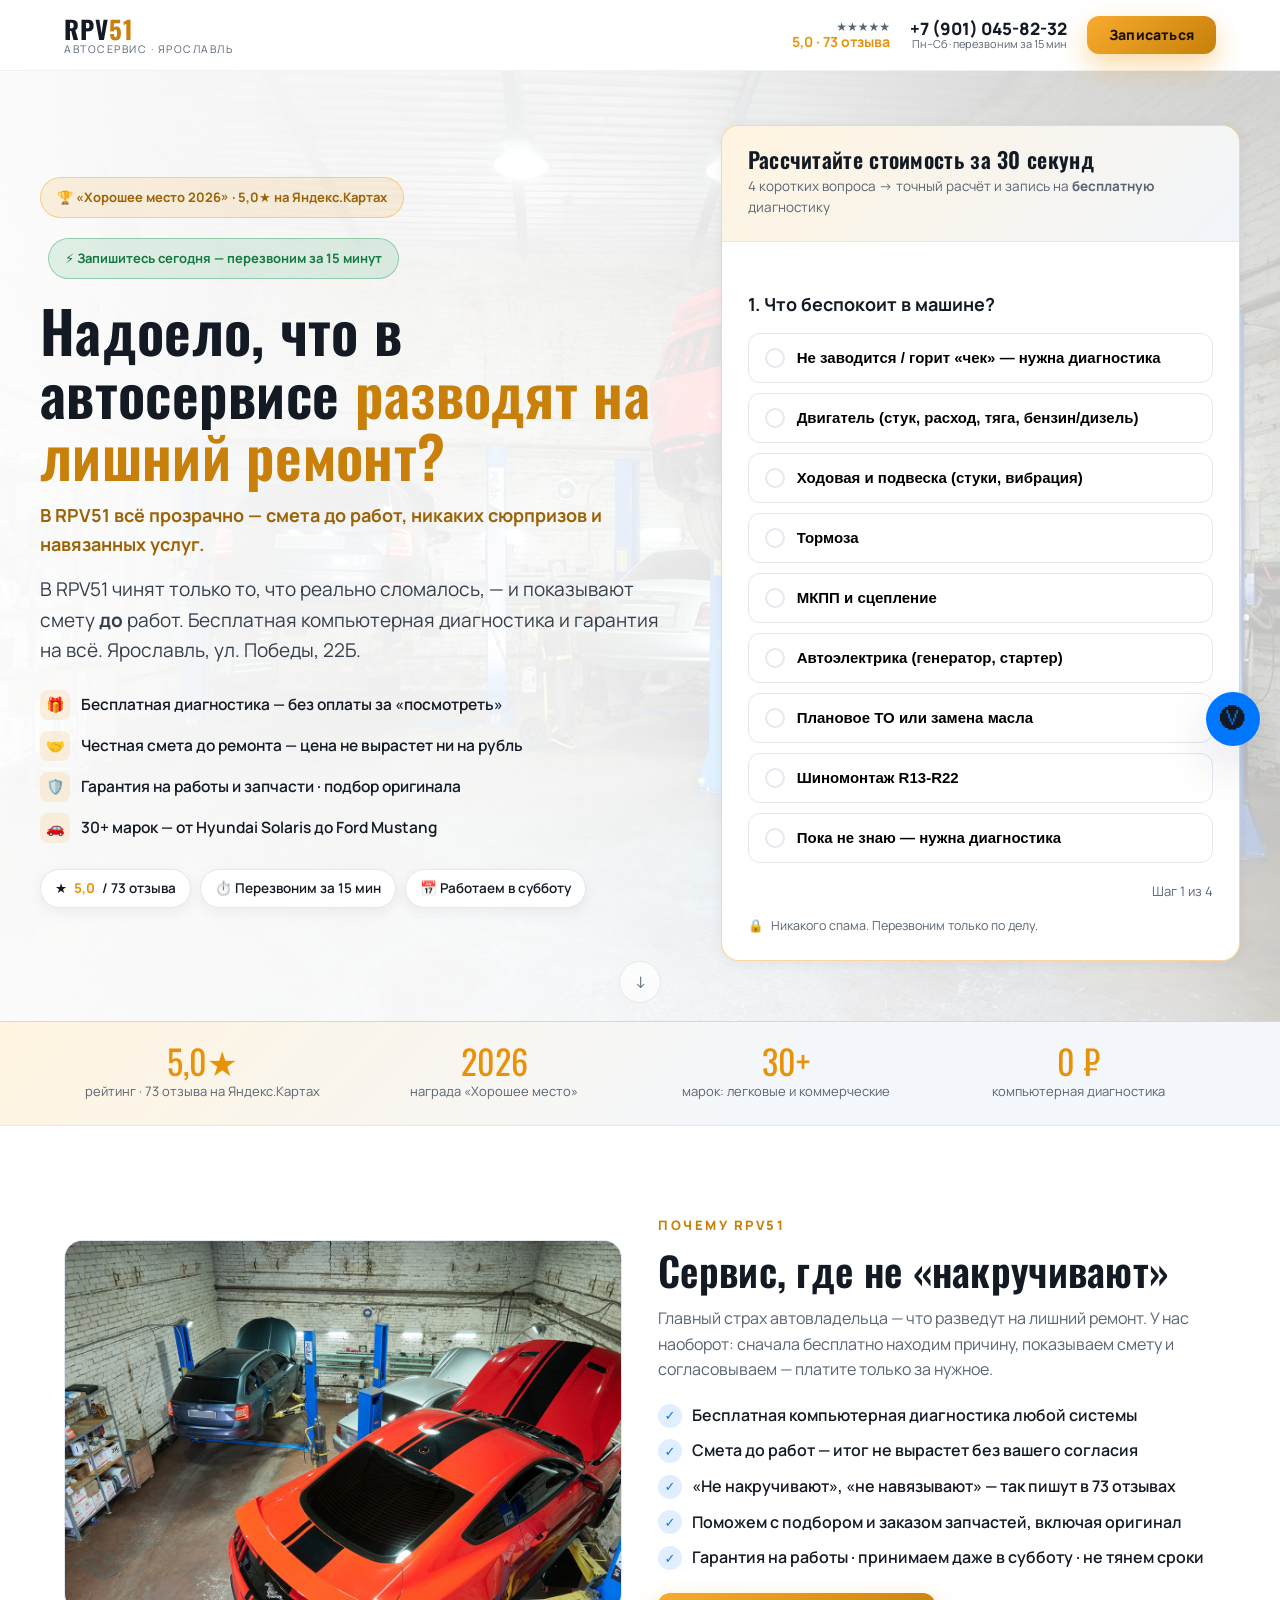
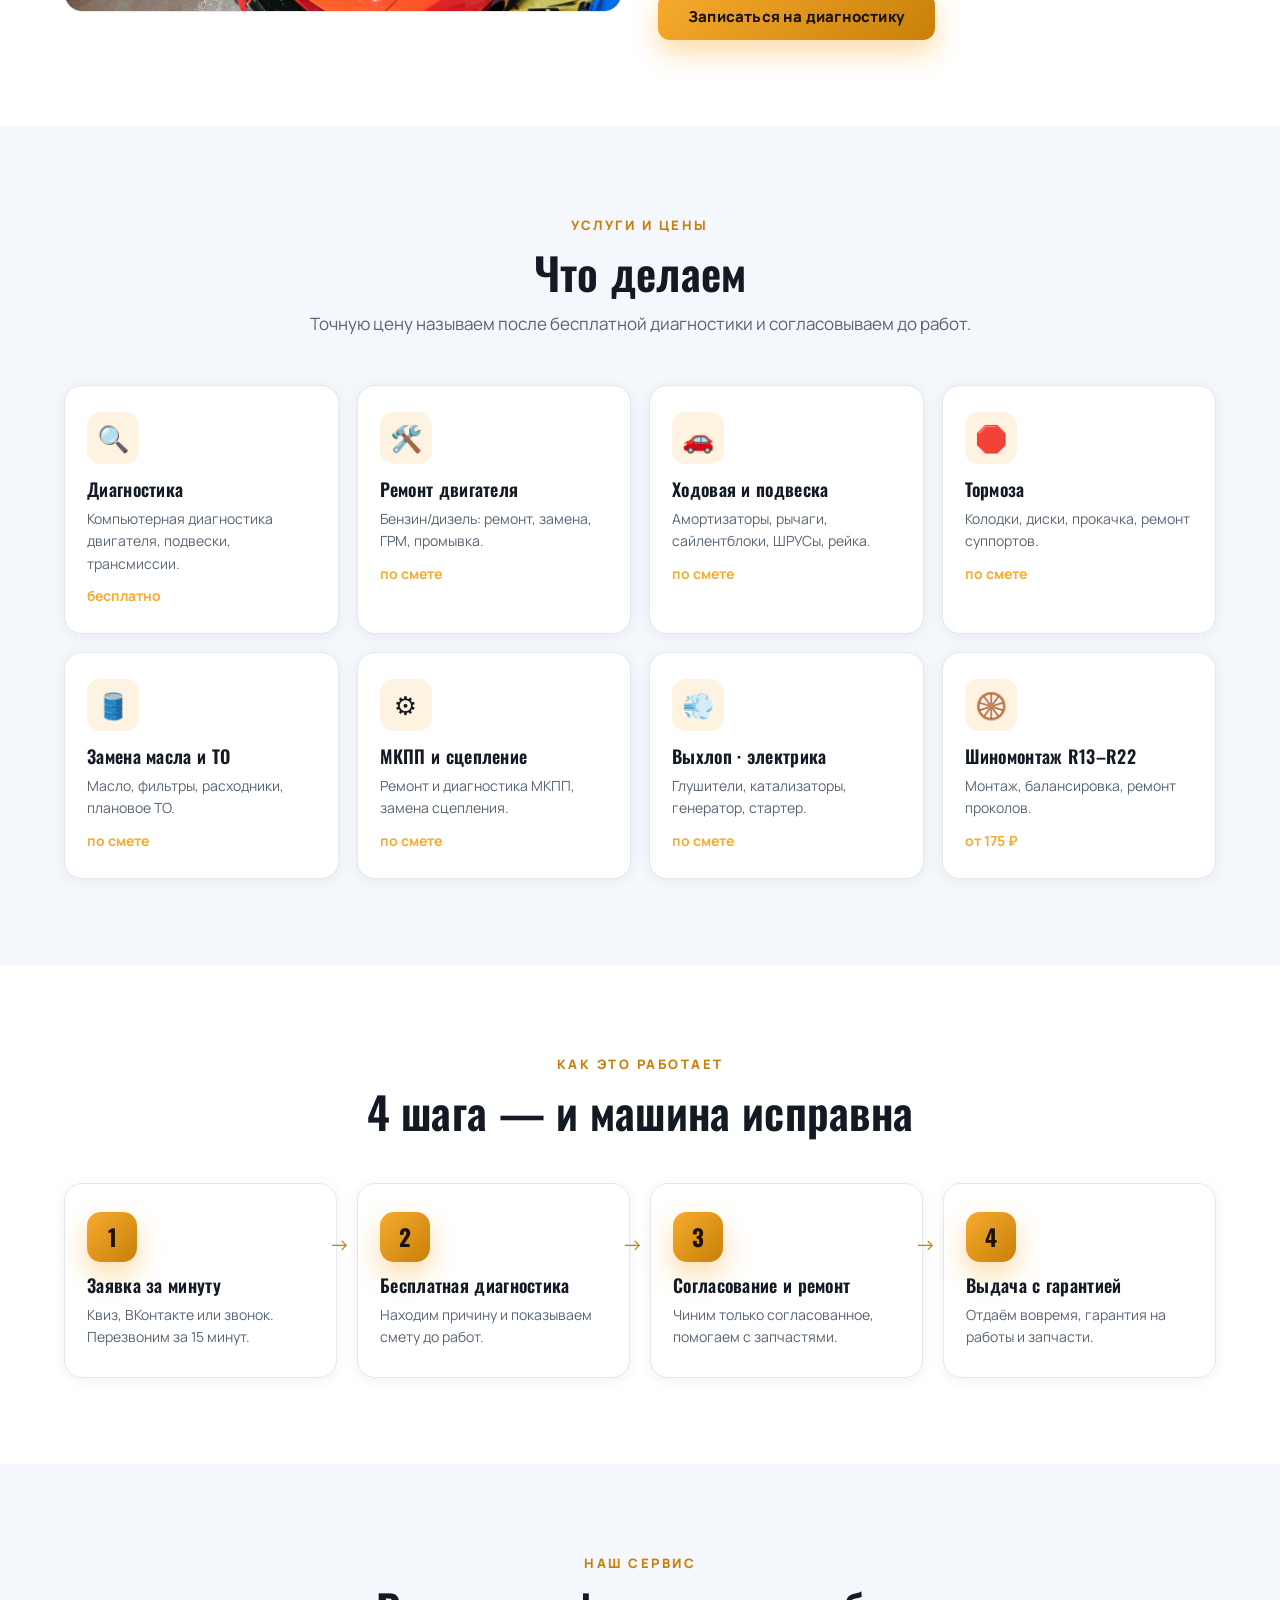
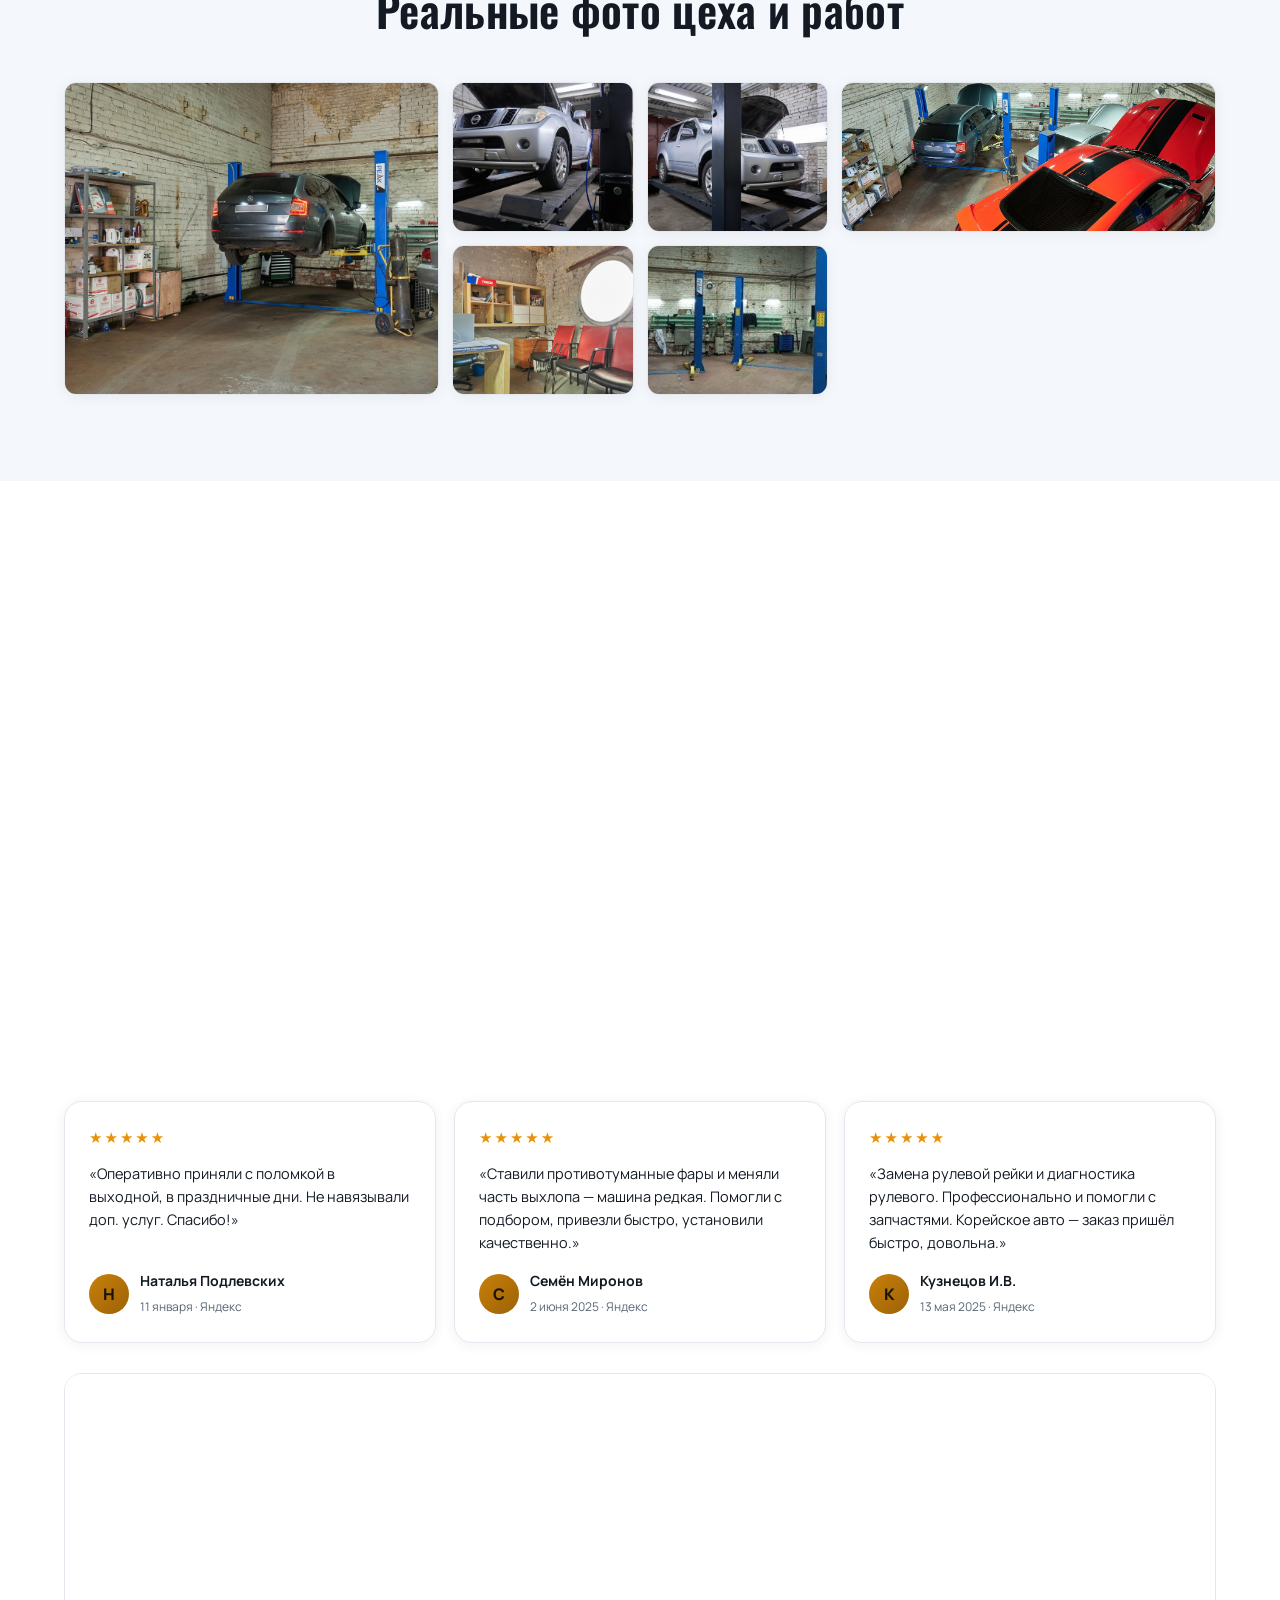
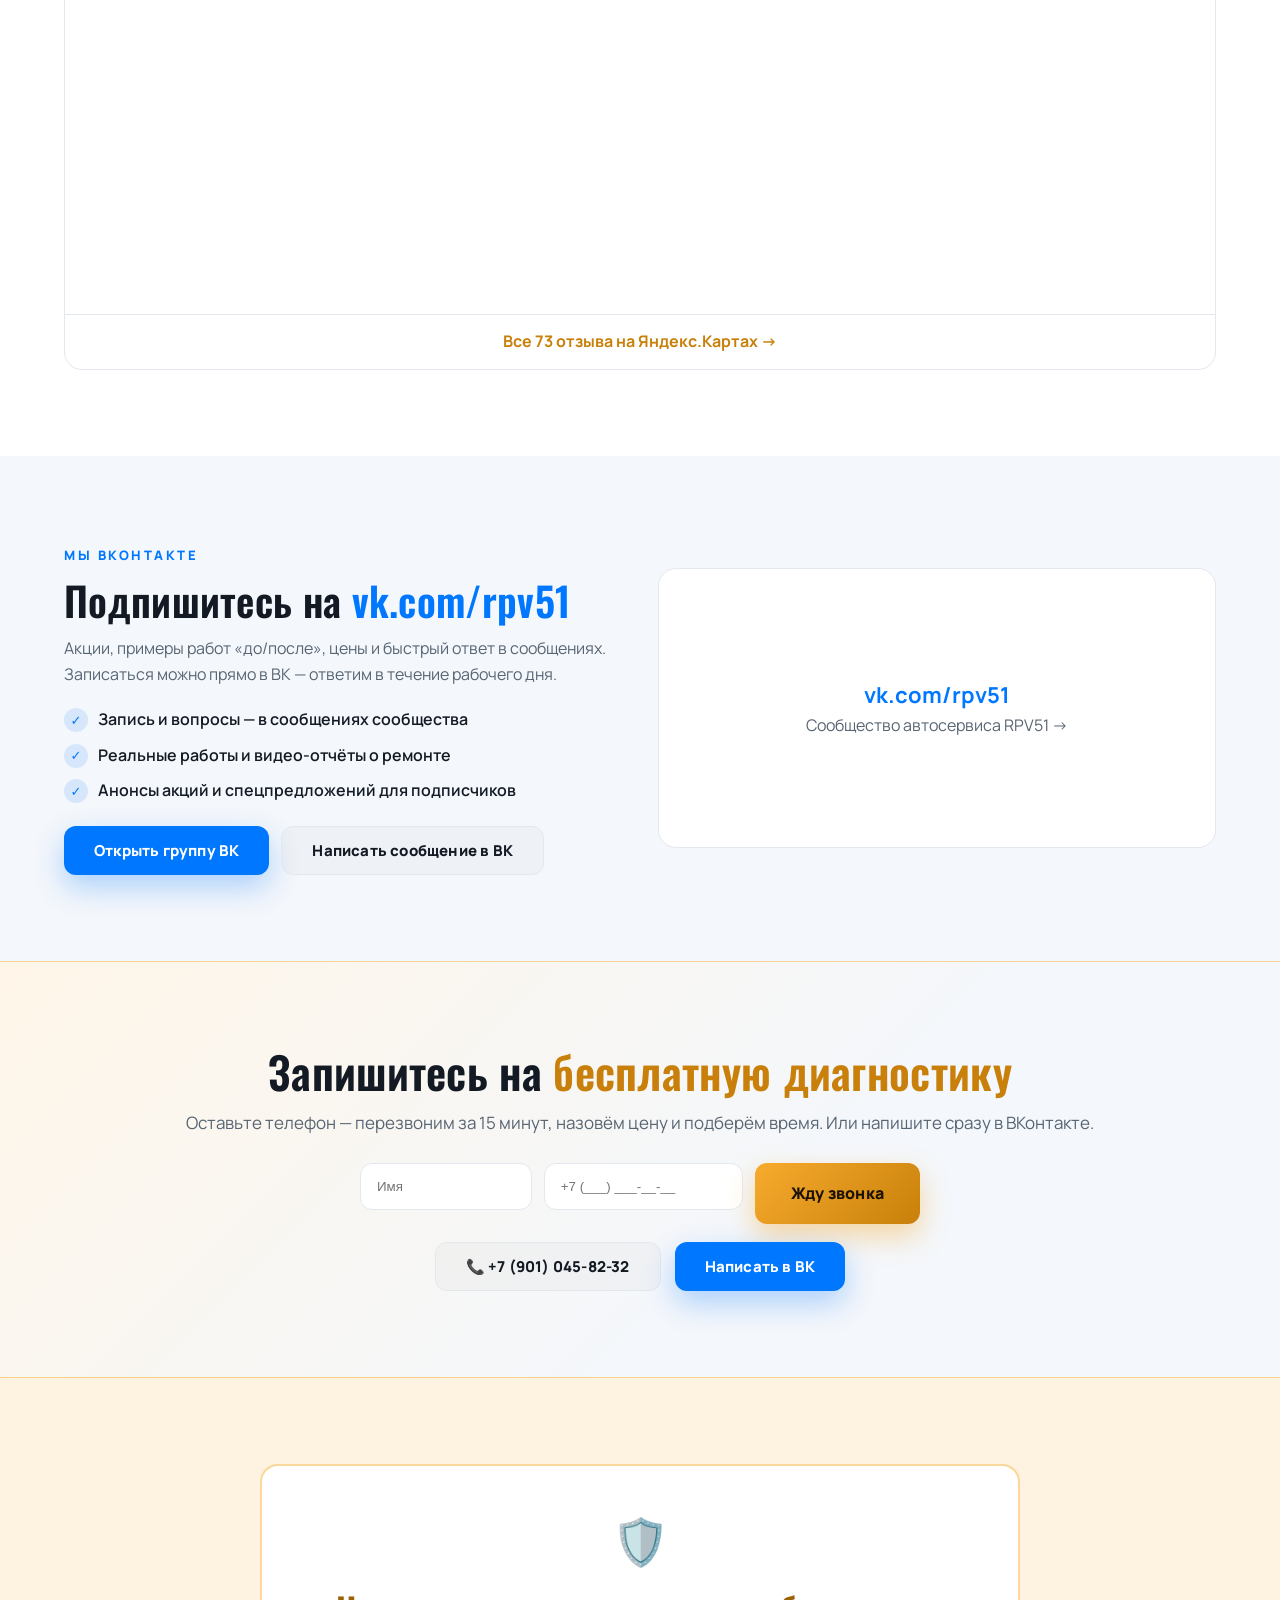
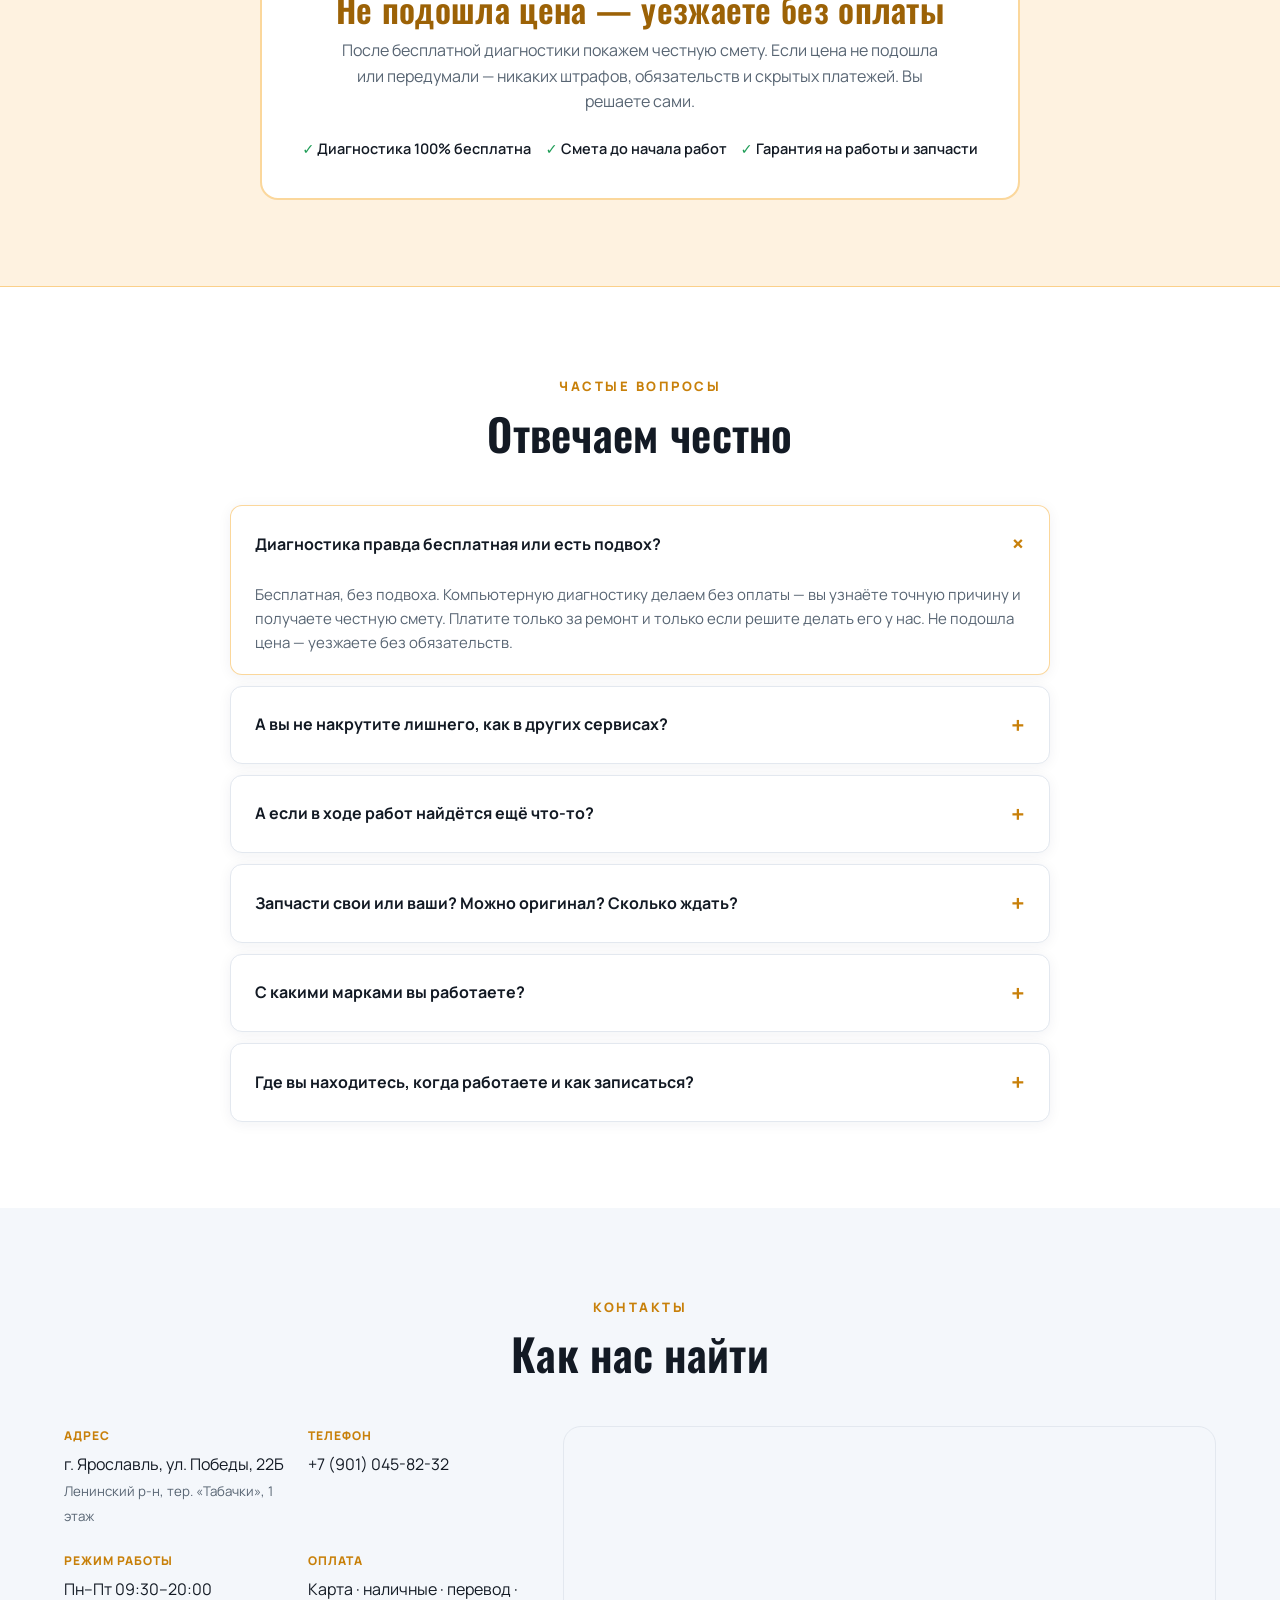
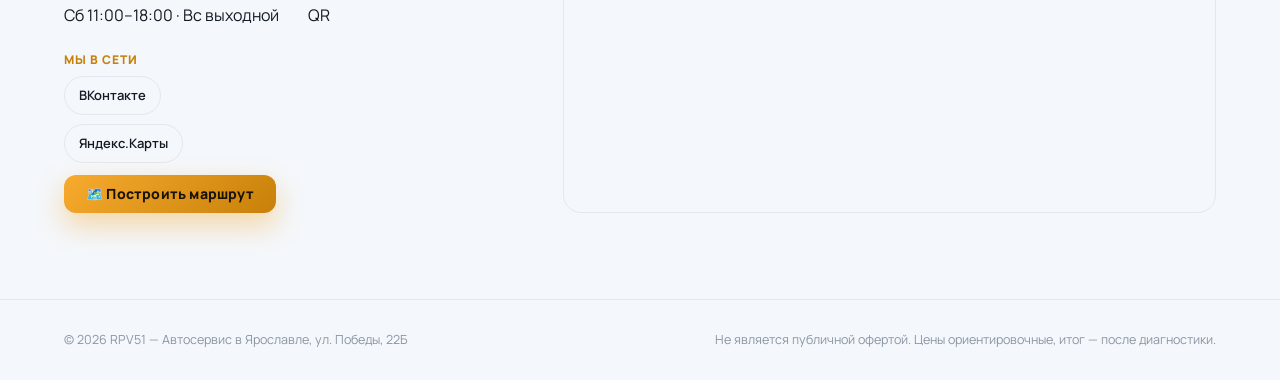
==== lp/index.html @ 5c7d9c1c "Custom domain rpv51-yar.ru: CNAME + og/canonical на новый домен" ====
<!DOCTYPE html>
<html lang="ru">
<head>
  <meta charset="UTF-8" />
  <meta name="viewport" content="width=device-width, initial-scale=1.0" />
  <title>Автосервис в Ярославле — RPV51 | Бесплатная диагностика, честная смета до работ</title>
  <meta name="description" content="Автосервис RPV51, Ярославль, ул. Победы 22Б. Бесплатная компьютерная диагностика, смета ДО ремонта, гарантия. 5,0★ и 73 отзыва, «Хорошее место 2026». Запись за минуту через ВКонтакте или по телефону. 30+ марок." />
  <meta name="robots" content="index,follow" />
  <meta property="og:title" content="RPV51 — чинят только то, что реально сломалось. Бесплатная диагностика" />
  <meta property="og:description" content="Автосервис в Ярославле. Смета до работ, гарантия, 5,0★. Запишитесь за минуту — перезвоним за 15 минут." />
  <meta property="og:type" content="website" />
  <meta property="og:locale" content="ru_RU" />
  <meta property="og:image" content="https://rpv51-yar.ru/lp/assets/work5.jpg" />
  <meta property="og:url" content="https://rpv51-yar.ru/lp/" />

  <link rel="preconnect" href="https://fonts.googleapis.com" />
  <link rel="preconnect" href="https://fonts.gstatic.com" crossorigin />
  <link href="https://fonts.googleapis.com/css2?family=Manrope:wght@400;500;600;700;800&family=Oswald:wght@500;600;700&display=swap" rel="stylesheet" />
  <link rel="preconnect" href="https://yandex.ru" />
  <link rel="preconnect" href="https://mc.yandex.ru" />
  <link rel="preconnect" href="https://top-fwz1.mail.ru" />
  <link rel="preconnect" href="https://vk.com" />
  <link rel="dns-prefetch" href="https://yandex.ru" />
  <link rel="dns-prefetch" href="https://mc.yandex.ru" />
  <link rel="dns-prefetch" href="https://top-fwz1.mail.ru" />
  <link rel="dns-prefetch" href="https://vk.com" />
  <link rel="stylesheet" href="styles.css" />
  <link rel="icon" href="data:image/svg+xml,<svg xmlns='http://www.w3.org/2000/svg' viewBox='0 0 100 100'><rect width='100' height='100' rx='22' fill='%23f5a623'/><text x='50' y='70' font-size='54' font-family='Arial' font-weight='bold' fill='%231a1205' text-anchor='middle'>R</text></svg>" />
  <meta name="theme-color" content="#f5a623" />
  <meta name="apple-mobile-web-app-capable" content="yes" />
  <meta name="apple-mobile-web-app-title" content="RPV51" />

  <script type="application/ld+json">
  {
    "@context":"https://schema.org","@type":"AutoRepair","name":"RPV51","url":"https://rpv51-yar.ru/","telephone":"+7-901-045-82-32","priceRange":"₽₽",
    "address":{"@type":"PostalAddress","streetAddress":"ул. Победы, 22Б","addressLocality":"Ярославль","addressRegion":"Ярославская область","addressCountry":"RU"},
    "openingHoursSpecification":[{"@type":"OpeningHoursSpecification","dayOfWeek":["Monday","Tuesday","Wednesday","Thursday","Friday"],"opens":"09:30","closes":"20:00"},{"@type":"OpeningHoursSpecification","dayOfWeek":"Saturday","opens":"11:00","closes":"18:00"}],
    "aggregateRating":{"@type":"AggregateRating","ratingValue":"5.0","reviewCount":"73"}
  }
  </script>
  <script type="application/ld+json">
  {
    "@context":"https://schema.org","@type":"FAQPage","mainEntity":[
      {"@type":"Question","name":"Диагностика правда бесплатная или есть подвох?","acceptedAnswer":{"@type":"Answer","text":"Бесплатная, без подвоха. Компьютерную диагностику делаем без оплаты — вы узнаёте точную причину и получаете честную смету. Платите только за ремонт и только если решите делать его у нас."}},
      {"@type":"Question","name":"А вы не накрутите лишнего, как в других сервисах?","acceptedAnswer":{"@type":"Answer","text":"Нет. Смету согласовываем до начала работ и не выходим за неё без вашего согласия, доп. услуги не навязываем. Об этом пишут клиенты в 73 отзывах с рейтингом 5,0 на Яндекс.Картах."}},
      {"@type":"Question","name":"Запчасти свои или ваши? Можно оригинал?","acceptedAnswer":{"@type":"Answer","text":"Как вам удобно. Подберём и закажем запчасти сами — быстро и по адекватной цене, включая оригинал. Можно привезти и свои. На запчасти и работы даём гарантию."}},
      {"@type":"Question","name":"С какими марками вы работаете?","acceptedAnswer":{"@type":"Answer","text":"Более 30 марок, легковые и коммерческие — от Hyundai Solaris до Ford Mustang. Двигатель, ходовая, тормоза, выхлоп, МКПП и сцепление, автоэлектрика, ТО, шиномонтаж R13-R22."}},
      {"@type":"Question","name":"Где вы находитесь и когда работаете?","acceptedAnswer":{"@type":"Answer","text":"Ярославль, ул. Победы, 22Б (Ленинский р-н, тер. «Табачки»). Пн-Пт 09:30-20:00, Сб 11:00-18:00. Телефон +7(901)045-82-32."}}
    ]
  }
  </script>
</head>
<body>

  <!-- HEADER -->
  <header class="header">
    <div class="container header__inner">
      <a href="#top" class="logo"><span class="logo__mark">RPV<span class="logo__accent">51</span></span><span class="logo__sub">Автосервис · Ярославль</span></a>
      <div class="header__meta">
        <span class="header__rating">★★★★★<b>5,0 · 73 отзыва</b></span>
        <a href="tel:+79010458232" class="header__phone js-call"><b>+7 (901) 045-82-32</b><small>Пн–Сб · перезвоним за 15 мин</small></a>
        <button type="button" class="btn btn--primary btn--sm js-book">Записаться</button>
      </div>
    </div>
  </header>

  <!-- HERO + QUIZ -->
  <section class="hero" id="top">
    <div class="hero__media" aria-hidden="true"><img src="assets/work5.jpg" alt="Цех автосервиса RPV51" fetchpriority="high" width="1200" height="800" /></div>
    <div class="container hero__inner">
      <div class="hero__offer">
        <span class="hero__badge">🏆 «Хорошее место 2026» · 5,0★ на Яндекс.Картах</span>
        <span class="hero__badge" style="background:rgba(31,157,87,.12);border-color:rgba(31,157,87,.4);color:#157a42;margin-left:8px">⚡ Запишитесь сегодня — перезвоним за 15 минут</span>
        <h1 class="hero__title">Надоело, что в автосервисе <span class="accent">разводят на лишний ремонт?</span></h1>
        <p class="hero__sub">В RPV51 всё прозрачно — смета до работ, никаких сюрпризов и навязанных услуг.</p>
        <p class="hero__text">В RPV51 чинят только то, что реально сломалось, — и показывают смету <b>до</b> работ. Бесплатная компьютерная диагностика и гарантия на всё. Ярославль, ул. Победы, 22Б.</p>
        <ul class="hero__usps">
          <li><span class="ic">🎁</span> Бесплатная диагностика — без оплаты за «посмотреть»</li>
          <li><span class="ic">🤝</span> Честная смета до ремонта — цена не вырастет ни на рубль</li>
          <li><span class="ic">🛡️</span> Гарантия на работы и запчасти · подбор оригинала</li>
          <li><span class="ic">🚗</span> 30+ марок — от Hyundai Solaris до Ford Mustang</li>
        </ul>
        <div class="hero__trust">
          <span class="trust-chip">★ <b>5,0</b> / 73 отзыва</span>
          <span class="trust-chip">⏱️ Перезвоним за 15 мин</span>
          <span class="trust-chip">📅 Работаем в субботу</span>
        </div>
      </div>

      <!-- LEAD: QUIZ -->
      <div class="lead" id="quizCard">
        <div class="lead__head">
          <h3>Рассчитайте стоимость за 30 секунд</h3>
          <p>4 коротких вопроса → точный расчёт и запись на <b>бесплатную</b> диагностику</p>
        </div>
        <div class="lead__body">
          <div class="quiz__progress"><div class="quiz__bar" id="quizBar"></div></div>
          <form id="quizForm">
            <!-- шаги вставляются из script.js -->
          </form>
          <div class="lead__success" id="quizSuccess" hidden>
            ✅ Заявка принята! Перезвоним в течение 15 минут.<br />
            <a class="btn btn--vk btn--full" id="successVk" target="_blank" rel="noopener" style="margin-top:14px">Написать в ВК</a>
          </div>
          <p class="quiz__note">Никакого спама. Перезвоним только по делу.</p>
        </div>
      </div>
    </div>
    <a href="#services" class="hero__scroll" aria-label="Вниз" style="position:absolute;bottom:18px;left:50%;transform:translateX(-50%);z-index:1;width:42px;height:42px;border:1px solid var(--line);border-radius:50%;display:flex;align-items:center;justify-content:center;color:var(--muted);background:rgba(255,255,255,.7)">↓</a>
  </section>

  <!-- TRUST STRIP -->
  <section class="tstrip">
    <div class="container tstrip__inner">
      <div class="tstat"><div class="num">5,0★</div><span>рейтинг · 73 отзыва на Яндекс.Картах</span></div>
      <div class="tstat"><div class="num">2026</div><span>награда «Хорошее место»</span></div>
      <div class="tstat"><div class="num">30+</div><span>марок: легковые и коммерческие</span></div>
      <div class="tstat"><div class="num">0 ₽</div><span>компьютерная диагностика</span></div>
    </div>
  </section>

  <!-- WHY (honesty USP — главная «дыра» рынка) -->
  <section class="section" id="why">
    <div class="container">
      <div class="vkblock">
        <div class="vkblock__widget" style="padding:0;border:none;background:none">
          <div class="why__media" style="position:relative;border-radius:var(--radius);overflow:hidden;border:1px solid var(--line);width:100%">
            <img src="assets/work6.jpg" alt="Автомобили на ремонте в RPV51" loading="lazy" style="width:100%;display:block" />
          </div>
        </div>
        <div>
          <span class="section__tag">Почему RPV51</span>
          <h2>Сервис, где не «накручивают»</h2>
          <p>Главный страх автовладельца — что разведут на лишний ремонт. У нас наоборот: сначала бесплатно находим причину, показываем смету и согласовываем — платите только за нужное.</p>
          <ul class="vkblock__list">
            <li>Бесплатная компьютерная диагностика любой системы</li>
            <li>Смета до работ — итог не вырастет без вашего согласия</li>
            <li>«Не накручивают», «не навязывают» — так пишут в 73 отзывах</li>
            <li>Поможем с подбором и заказом запчастей, включая оригинал</li>
            <li>Гарантия на работы · принимаем даже в субботу · не тянем сроки</li>
          </ul>
          <div class="vkblock__btns">
            <button type="button" class="btn btn--primary js-book">Записаться на диагностику</button>
          </div>
        </div>
      </div>
    </div>
  </section>

  <!-- SERVICES -->
  <section class="section section--dark" id="services">
    <div class="container">
      <div class="section__head"><span class="section__tag">Услуги и цены</span><h2 class="section__title">Что делаем</h2><p class="section__lead">Точную цену называем после бесплатной диагностики и согласовываем до работ.</p></div>
      <div class="services">
        <article class="card"><div class="card__icon">🔍</div><h3 class="card__title">Диагностика</h3><p class="card__text">Компьютерная диагностика двигателя, подвески, трансмиссии.</p><span class="price">бесплатно</span></article>
        <article class="card"><div class="card__icon">🛠️</div><h3 class="card__title">Ремонт двигателя</h3><p class="card__text">Бензин/дизель: ремонт, замена, ГРМ, промывка.</p><span class="price">по смете</span></article>
        <article class="card"><div class="card__icon">🚗</div><h3 class="card__title">Ходовая и подвеска</h3><p class="card__text">Амортизаторы, рычаги, сайлентблоки, ШРУСы, рейка.</p><span class="price">по смете</span></article>
        <article class="card"><div class="card__icon">🛑</div><h3 class="card__title">Тормоза</h3><p class="card__text">Колодки, диски, прокачка, ремонт суппортов.</p><span class="price">по смете</span></article>
        <article class="card"><div class="card__icon">🛢️</div><h3 class="card__title">Замена масла и ТО</h3><p class="card__text">Масло, фильтры, расходники, плановое ТО.</p><span class="price">по смете</span></article>
        <article class="card"><div class="card__icon">⚙️</div><h3 class="card__title">МКПП и сцепление</h3><p class="card__text">Ремонт и диагностика МКПП, замена сцепления.</p><span class="price">по смете</span></article>
        <article class="card"><div class="card__icon">💨</div><h3 class="card__title">Выхлоп · электрика</h3><p class="card__text">Глушители, катализаторы, генератор, стартер.</p><span class="price">по смете</span></article>
        <article class="card"><div class="card__icon">🛞</div><h3 class="card__title">Шиномонтаж R13–R22</h3><p class="card__text">Монтаж, балансировка, ремонт проколов.</p><span class="price">от 175 ₽</span></article>
      </div>
    </div>
  </section>

  <!-- STEPS -->
  <section class="section" id="how">
    <div class="container">
      <div class="section__head"><span class="section__tag">Как это работает</span><h2 class="section__title">4 шага — и машина исправна</h2></div>
      <div class="steps">
        <div class="step"><div class="step__no">1</div><h3 class="step__title">Заявка за минуту</h3><p class="step__text">Квиз, ВКонтакте или звонок. Перезвоним за 15 минут.</p></div>
        <div class="step"><div class="step__no">2</div><h3 class="step__title">Бесплатная диагностика</h3><p class="step__text">Находим причину и показываем смету до работ.</p></div>
        <div class="step"><div class="step__no">3</div><h3 class="step__title">Согласование и ремонт</h3><p class="step__text">Чиним только согласованное, помогаем с запчастями.</p></div>
        <div class="step"><div class="step__no">4</div><h3 class="step__title">Выдача с гарантией</h3><p class="step__text">Отдаём вовремя, гарантия на работы и запчасти.</p></div>
      </div>
    </div>
  </section>

  <!-- GALLERY -->
  <section class="section section--dark" id="gallery">
    <div class="container">
      <div class="section__head"><span class="section__tag">Наш сервис</span><h2 class="section__title">Реальные фото цеха и работ</h2></div>
      <div class="gallery" id="galleryGrid">
        <div class="gallery__item gallery__item--big"><img src="assets/work4.jpg" alt="Авто на подъёмнике" loading="lazy" width="400" height="300" /></div>
        <div class="gallery__item"><img src="assets/work2.jpg" alt="Диагностика Nissan" loading="lazy" width="400" height="300" /></div>
        <div class="gallery__item"><img src="assets/work3.jpg" alt="Ремонт на подъёмнике" loading="lazy" width="400" height="300" /></div>
        <div class="gallery__item gallery__item--wide"><img src="assets/work6.jpg" alt="Спорткар на ремонте" loading="lazy" width="400" height="300" /></div>
        <div class="gallery__item"><img src="assets/work1.jpg" alt="Зона ожидания" loading="lazy" width="400" height="300" /></div>
        <div class="gallery__item"><img src="assets/hero.jpg" alt="Подъёмники в цехе" loading="lazy" width="400" height="300" /></div>
      </div>
    </div>
  </section>

  <!-- REVIEWS -->
  <section class="section" id="reviews">
    <div class="container">
      <div class="section__head"><span class="section__tag">Отзывы</span><h2 class="section__title">5,0★ и 73 отзыва — нам доверяют</h2></div>
      <div class="reviews-top">
        <div class="reviews-score"><div class="num">5,0</div><div class="stars">★★★★★</div><small>73 отзыва · 93 оценки</small></div>
        <div class="reviews-divider"></div>
        <div class="reviews-award"><span class="ic">🏆</span><div><b>«Хорошее место 2026»</b><span>награда Яндекс.Карт за высокий рейтинг</span></div></div>
      </div>
      <div class="reviews">
        <figure class="review"><div class="review__stars">★★★★★</div><blockquote>«Ремонт двигателя и подвески. Удобно, что есть подбор и заказ запчастей — нашли быстро, оригинал по адекватной цене. Двигатель работает без перебоев.»</blockquote><figcaption><div class="review__ava">Ф</div><div class="review__who"><b>Роман Фомин</b><span>5 ноября 2025 · Яндекс</span></div></figcaption></figure>
        <figure class="review"><div class="review__stars">★★★★★</div><blockquote>«Меняли масло и делали полную диагностику — причём диагностика бесплатно. Подобрали запчасти, согласовали ремонт. Подход очень понравился.»</blockquote><figcaption><div class="review__ava">И</div><div class="review__who"><b>Илья А.</b><span>3 июля 2025 · Яндекс</span></div></figcaption></figure>
        <figure class="review"><div class="review__stars">★★★★★</div><blockquote>«Обслуживаю 2 автомобиля в этом сервисе. Всегда доброжелательно, лишнего не накручивают. Рекомендую.»</blockquote><figcaption><div class="review__ava">И</div><div class="review__who"><b>Игорь Бурмистров</b><span>13 февраля · Яндекс</span></div></figcaption></figure>
        <figure class="review"><div class="review__stars">★★★★★</div><blockquote>«Оперативно приняли с поломкой в выходной, в праздничные дни. Не навязывали доп. услуг. Спасибо!»</blockquote><figcaption><div class="review__ava">Н</div><div class="review__who"><b>Наталья Подлевских</b><span>11 января · Яндекс</span></div></figcaption></figure>
        <figure class="review"><div class="review__stars">★★★★★</div><blockquote>«Ставили противотуманные фары и меняли часть выхлопа — машина редкая. Помогли с подбором, привезли быстро, установили качественно.»</blockquote><figcaption><div class="review__ava">С</div><div class="review__who"><b>Семён Миронов</b><span>2 июня 2025 · Яндекс</span></div></figcaption></figure>
        <figure class="review"><div class="review__stars">★★★★★</div><blockquote>«Замена рулевой рейки и диагностика рулевого. Профессионально и помогли с запчастями. Корейское авто — заказ пришёл быстро, довольна.»</blockquote><figcaption><div class="review__ava">К</div><div class="review__who"><b>Кузнецов И.В.</b><span>13 мая 2025 · Яндекс</span></div></figcaption></figure>
      </div>
      <div class="reviews-widget">
        <iframe title="Отзывы RPV51 на Яндекс.Картах" src="https://yandex.ru/maps-reviews-widget/212090615871?comments" width="100%" height="540" style="border:0" loading="lazy"></iframe>
        <a class="reviews-widget__link" href="https://yandex.ru/maps/org/212090615871/" target="_blank" rel="noopener">Все 73 отзыва на Яндекс.Картах →</a>
      </div>
    </div>
  </section>

  <!-- VK BLOCK (максимум ВК) -->
  <section class="section section--dark" id="vk">
    <div class="container">
      <div class="vkblock">
        <div>
          <span class="section__tag" style="color:var(--vk)">Мы ВКонтакте</span>
          <h2>Подпишитесь на <span style="color:var(--vk)">vk.com/rpv51</span></h2>
          <p>Акции, примеры работ «до/после», цены и быстрый ответ в сообщениях. Записаться можно прямо в ВК — ответим в течение рабочего дня.</p>
          <ul class="vkblock__list">
            <li>Запись и вопросы — в сообщениях сообщества</li>
            <li>Реальные работы и видео-отчёты о ремонте</li>
            <li>Анонсы акций и спецпредложений для подписчиков</li>
          </ul>
          <div class="vkblock__btns">
            <a href="https://vk.com/rpv51" class="btn btn--vk js-vk" target="_blank" rel="noopener">Открыть группу ВК</a>
            <a href="https://vk.me/rpv51" class="btn btn--ghost js-vk" target="_blank" rel="noopener">Написать сообщение в ВК</a>
          </div>
        </div>
        <div class="vkblock__widget" id="vk_community"><a href="https://vk.com/rpv51" target="_blank" rel="noopener" style="text-align:center"><b style="font-size:22px;color:var(--vk)">vk.com/rpv51</b><br /><span style="color:var(--muted)">Сообщество автосервиса RPV51 →</span></a></div>
      </div>
    </div>
  </section>

  <!-- CTA BAND + simple lead -->
  <section class="ctaband section" id="booking">
    <div class="container">
      <h2>Запишитесь на <span class="accent">бесплатную диагностику</span></h2>
      <p>Оставьте телефон — перезвоним за 15 минут, назовём цену и подберём время. Или напишите сразу в ВКонтакте.</p>
      <form id="ctaForm" style="max-width:560px;margin:0 auto 18px;display:flex;gap:12px;flex-wrap:wrap;justify-content:center">
        <input class="field" type="text" name="name" aria-label="Ваше имя" placeholder="Имя" required style="flex:1;min-width:120px;border:1.5px solid var(--line);border-radius:var(--radius-sm);background:var(--bg);color:var(--text);padding:15px 16px" />
        <input class="field" type="tel" name="phone" aria-label="Телефон" placeholder="+7 (___) ___-__-__" required style="flex:1.2;min-width:140px;border:1.5px solid var(--line);border-radius:var(--radius-sm);background:var(--bg);color:var(--text);padding:15px 16px" />
        <button class="btn btn--primary btn--lg btn--pulse" type="submit">Жду звонка</button>
      </form>
      <p class="lead__success" id="ctaSuccess" hidden style="max-width:560px;margin:0 auto 18px">✅ Спасибо! Перезвоним в ближайшее время.</p>
      <div class="ctaband__btns">
        <a href="tel:+79010458232" class="btn btn--ghost js-call">📞 +7 (901) 045-82-32</a>
        <a href="https://vk.me/rpv51" class="btn btn--vk js-vk" target="_blank" rel="noopener">Написать в ВК</a>
      </div>
    </div>
  </section>

  <!-- GUARANTEE / RISK-REVERSAL -->
  <section class="section" id="guarantee" style="background:var(--accent-soft);border-top:1px solid var(--accent-line);border-bottom:1px solid var(--accent-line)">
    <div class="container">
      <div style="max-width:760px;margin:0 auto;background:var(--bg-card);border:2px solid var(--accent-line);border-radius:var(--radius);padding:38px 28px;text-align:center">
        <div style="font-size:46px;margin-bottom:14px">🛡️</div>
        <h2 style="font-size:clamp(24px,3.4vw,34px);margin-bottom:10px;color:var(--accent-deep)">Не подошла цена — уезжаете без оплаты</h2>
        <p style="color:var(--muted);font-size:16px;max-width:600px;margin:0 auto 22px;line-height:1.6">После бесплатной диагностики покажем честную смету. Если цена не подошла или передумали — никаких штрафов, обязательств и скрытых платежей. Вы решаете сами.</p>
        <div style="display:flex;flex-wrap:wrap;gap:14px;justify-content:center;font-size:14.5px;font-weight:600">
          <span><span style="color:var(--trust)">✓</span> Диагностика 100% бесплатна</span>
          <span><span style="color:var(--trust)">✓</span> Смета до начала работ</span>
          <span><span style="color:var(--trust)">✓</span> Гарантия на работы и запчасти</span>
        </div>
      </div>
    </div>
  </section>

  <!-- FAQ -->
  <section class="section" id="faq">
    <div class="container">
      <div class="section__head"><span class="section__tag">Частые вопросы</span><h2 class="section__title">Отвечаем честно</h2></div>
      <div class="faq">
        <details class="faq__item" open><summary class="faq__q">Диагностика правда бесплатная или есть подвох?</summary><p class="faq__a">Бесплатная, без подвоха. Компьютерную диагностику делаем без оплаты — вы узнаёте точную причину и получаете честную смету. Платите только за ремонт и только если решите делать его у нас. Не подошла цена — уезжаете без обязательств.</p></details>
        <details class="faq__item"><summary class="faq__q">А вы не накрутите лишнего, как в других сервисах?</summary><p class="faq__a">Нет. Смету согласовываем до начала работ и не выходим за неё без вашего согласия, доп. услуги не навязываем. Об этом прямо пишут клиенты в 73 отзывах с рейтингом 5,0 на Яндекс.Картах: «не накручивают», «не разводят».</p></details>
        <details class="faq__item"><summary class="faq__q">А если в ходе работ найдётся ещё что-то?</summary><p class="faq__a">Сразу свяжемся, покажем и объясним, что и почему. Решение всегда за вами — без вашего «да» ничего не делаем и не выставляем в счёт.</p></details>
        <details class="faq__item"><summary class="faq__q">Запчасти свои или ваши? Можно оригинал? Сколько ждать?</summary><p class="faq__a">Как вам удобно. Подберём и закажем запчасти сами — быстро и по адекватной цене, включая оригинал, заранее назовём срок поставки. Можно привезти и свои. На запчасти и работы даём гарантию.</p></details>
        <details class="faq__item"><summary class="faq__q">С какими марками вы работаете?</summary><p class="faq__a">Более 30 марок, легковые и коммерческие — от Hyundai Solaris до Ford Mustang. Двигатель (бензин/дизель), ходовая, тормоза, выхлоп, МКПП и сцепление, автоэлектрика, ТО, замена масла, шиномонтаж R13-R22.</p></details>
        <details class="faq__item"><summary class="faq__q">Где вы находитесь, когда работаете и как записаться?</summary><p class="faq__a">Ярославль, ул. Победы, 22Б (Ленинский р-н, тер. «Табачки»). Пн-Пт 09:30-20:00, Сб 11:00-18:00 — принимаем даже в выходной. Записаться: ВКонтакте vk.com/rpv51 или по телефону +7(901)045-82-32. Оплата картой, наличными, переводом или по QR.</p></details>
      </div>
    </div>
  </section>

  <!-- CONTACTS -->
  <section class="section section--dark" id="contacts">
    <div class="container">
      <div class="section__head"><span class="section__tag">Контакты</span><h2 class="section__title">Как нас найти</h2></div>
      <div class="contacts">
        <div class="contacts__info">
          <div class="contacts__item"><span class="contacts__label">Адрес</span><p>г. Ярославль, ул. Победы, 22Б<br /><small>Ленинский р-н, тер. «Табачки», 1 этаж</small></p></div>
          <div class="contacts__item"><span class="contacts__label">Телефон</span><p><a href="tel:+79010458232" class="js-call">+7 (901) 045-82-32</a></p></div>
          <div class="contacts__item"><span class="contacts__label">Режим работы</span><p>Пн–Пт 09:30–20:00<br />Сб 11:00–18:00 · Вс выходной</p></div>
          <div class="contacts__item"><span class="contacts__label">Оплата</span><p>Карта · наличные · перевод · QR</p></div>
          <div class="contacts__item"><span class="contacts__label">Мы в сети</span><div class="contacts__socials"><a href="https://vk.com/rpv51" class="js-vk" target="_blank" rel="noopener">ВКонтакте</a><a href="https://yandex.ru/maps/org/212090615871/" target="_blank" rel="noopener">Яндекс.Карты</a></div><a href="https://yandex.ru/maps/org/212090615871/?mode=routes" class="btn btn--primary btn--sm js-route" target="_blank" rel="noopener" style="margin-top:12px">🗺️ Построить маршрут</a></div>
        </div>
        <div class="contacts__map"><iframe title="Карта проезда RPV51" src="https://yandex.ru/map-widget/v1/?text=RPV51%2C%20%D1%83%D0%BB.%20%D0%9F%D0%BE%D0%B1%D0%B5%D0%B4%D1%8B%2C%2022%D0%91%2C%20%D0%AF%D1%80%D0%BE%D1%81%D0%BB%D0%B0%D0%B2%D0%BB%D1%8C&z=16" width="100%" height="360" allowfullscreen loading="lazy" style="border:0"></iframe></div>
      </div>
    </div>
  </section>

  <!-- FOOTER -->
  <footer class="footer">
    <div class="container footer__inner">
      <span>© <span id="year"></span> RPV51 — Автосервис в Ярославле, ул. Победы, 22Б</span>
      <span>Не является публичной офертой. Цены ориентировочные, итог — после диагностики.</span>
    </div>
  </footer>

  <!-- FLOATS + MOBILE BAR -->
  <a href="https://vk.me/rpv51" class="float-btn float-btn--vk js-vk" target="_blank" rel="noopener" aria-label="ВКонтакте">🅥</a>
  <a href="#top" class="to-top" id="toTop" aria-label="Наверх">↑</a>
  <nav class="mobile-bar">
    <a href="tel:+79010458232" class="js-call"><span class="ic">📞</span>Звонок</a>
    <a href="https://vk.me/rpv51" class="is-vk js-vk" target="_blank" rel="noopener"><span class="ic">🅥</span>ВК</a>
    <a href="#booking" class="is-book js-book"><span class="ic">✍️</span>Записаться</a>
  </nav>

  <!-- MODAL -->
  <div class="modal" id="bookModal" aria-hidden="true">
    <div class="modal__backdrop js-modal-close"></div>
    <div class="modal__card" role="dialog" aria-modal="true" aria-label="Запись">
      <button type="button" class="modal__close js-modal-close" aria-label="Закрыть">×</button>
      <form id="modalForm">
        <h3 style="font-size:23px;margin-bottom:4px">Запись на бесплатную диагностику</h3>
        <p style="color:var(--muted);font-size:13.5px;margin-bottom:18px">Перезвоним за 15 минут · смета до работ</p>
        <div class="field"><span>Ваше имя</span><input type="text" name="name" placeholder="Иван" required /></div>
        <div class="field"><span>Телефон</span><input type="tel" name="phone" placeholder="+7 (___) ___-__-__" required /></div>
        <div class="field"><span>Что беспокоит? (необязательно)</span><input type="text" name="comment" placeholder="Например, стук в подвеске" /></div>
        <button type="submit" class="btn btn--primary btn--full btn--lg">Жду звонка</button>
        <div class="lead__or">или напишите сразу</div>
        <a href="https://vk.me/rpv51" class="btn btn--vk btn--full js-vk" target="_blank" rel="noopener">Написать в ВК</a>
        <p class="lead__note">Нажимая кнопку, вы соглашаетесь с обработкой персональных данных</p>
        <p class="lead__success" id="modalSuccess" hidden style="margin-top:14px">✅ Спасибо! Перезвоним в ближайшее время.</p>
      </form>
    </div>
  </div>

  <!-- LIGHTBOX -->
  <div class="lightbox" id="lightbox"><span class="lightbox__close" id="lightboxClose">×</span><img src="[data-uri]" alt="Фото RPV51" id="lightboxImg" /></div>

  <script src="script.js"></script>
</body>
</html>
---- lp/styles.css ----
/* =====================================================================
   RPV51 — РЕКЛАМНЫЙ ЛЕНДИНГ (Ярославль). Палитра «Графит + Янтарь».
   Заточен под платный трафик: квиз, лид-форма, ВК, sticky-CTA.
   ===================================================================== */

:root {
  /* СВЕТЛАЯ ТЕМА */
  --bg:#ffffff; --bg-soft:#f4f7fb; --bg-card:#ffffff; --bg-card-2:#f1f5fa;
  --line:#e3e8ef; --line-soft:#eef2f7;
  --text:#131a24; --muted:#586573; --muted-2:#8a95a3;
  --accent:#c8800a; --accent-2:#f7ab2e; --accent-deep:#9c6206;
  --accent-soft:rgba(245,166,35,.14); --accent-line:rgba(245,166,35,.45);
  --trust:#1f9d57; --trust-soft:rgba(31,157,87,.12);
  --wa:#25d366; --vk:#0077ff; --vk-soft:rgba(0,119,255,.12); --star:#e8920a;
  --radius:18px; --radius-sm:12px; --maxw:1200px;
  --shadow:0 20px 50px rgba(23,38,64,.14); --shadow-card:0 2px 14px rgba(23,38,64,.06); --shadow-amber:0 12px 28px rgba(245,166,35,.40);
  --ease:cubic-bezier(.22,1,.36,1);
}
*,*::before,*::after{box-sizing:border-box;margin:0;padding:0}
html{scroll-behavior:smooth;scroll-padding-top:78px;-webkit-text-size-adjust:100%}
body{font-family:"Manrope",system-ui,-apple-system,sans-serif;background:var(--bg);color:var(--text);line-height:1.6;overflow-x:hidden;-webkit-font-smoothing:antialiased}
img{max-width:100%;display:block}
a{color:inherit;text-decoration:none}
ul{list-style:none}
.container{width:100%;max-width:var(--maxw);margin:0 auto;padding:0 24px}
h1,h2,h3,h4{font-family:"Oswald","Manrope",sans-serif;font-weight:600;line-height:1.08;letter-spacing:.3px}
.accent{color:var(--accent)}

/* BUTTONS */
.btn{display:inline-flex;align-items:center;justify-content:center;gap:9px;padding:16px 30px;border:none;border-radius:var(--radius-sm);font-family:"Manrope",sans-serif;font-size:15px;font-weight:800;letter-spacing:.2px;cursor:pointer;transition:transform .2s var(--ease),box-shadow .2s var(--ease),background .2s,color .2s;white-space:nowrap;line-height:1}
.btn--primary{background:linear-gradient(135deg,var(--accent-2),var(--accent));color:#1a1205;box-shadow:var(--shadow-amber)}
.btn--primary:hover{transform:translateY(-2px);box-shadow:0 20px 44px rgba(245,166,35,.45)}
.btn--ghost{background:rgba(0,0,0,.025);color:var(--text);border:1.5px solid var(--line)}
.btn--ghost:hover{border-color:var(--accent);color:var(--accent);background:var(--accent-soft)}
.btn--wa{background:var(--wa);color:#06351a;box-shadow:0 12px 30px rgba(37,211,102,.3)}
.btn--wa:hover{transform:translateY(-2px)}
.btn--vk{background:var(--vk);color:#fff;box-shadow:0 12px 30px rgba(0,119,255,.3)}
.btn--vk:hover{transform:translateY(-2px)}
.btn--sm{padding:12px 22px;font-size:14px}
.btn--full{width:100%}
.btn--lg{padding:18px 36px;font-size:16px}
.btn--pulse{animation:pulse 2.4s infinite}
@keyframes pulse{0%{box-shadow:0 0 0 0 rgba(245,166,35,.45)}70%{box-shadow:0 0 0 16px rgba(245,166,35,0)}100%{box-shadow:0 0 0 0 rgba(245,166,35,0)}}

/* HEADER (минимальный для рекламного ЛП) */
.header{position:sticky;top:0;z-index:100;background:rgba(255,255,255,.9);backdrop-filter:blur(16px);border-bottom:1px solid var(--line-soft)}
.header__inner{display:flex;align-items:center;justify-content:space-between;height:70px;gap:18px}
.logo{display:flex;flex-direction:column;line-height:1}
.logo__mark{font-family:"Oswald",sans-serif;font-weight:700;font-size:25px;letter-spacing:1px}
.logo__accent{color:var(--accent)}
.logo__sub{font-size:10.5px;color:var(--muted);letter-spacing:1.5px;text-transform:uppercase;margin-top:3px}
.header__meta{display:flex;align-items:center;gap:20px;margin-left:auto}
.header__rating{display:flex;flex-direction:column;line-height:1.15;text-align:right;font-size:12px;color:var(--muted)}
.header__rating b{color:var(--star);font-size:14px}
.header__phone{display:flex;flex-direction:column;line-height:1.15;text-align:right}
.header__phone b{font-size:17px;font-weight:800}
.header__phone small{font-size:11px;color:var(--muted)}
.header__phone:hover b{color:var(--accent)}

/* HERO + LEAD (две колонки: оффер + квиз/форма) */
.hero{position:relative;overflow:hidden}
.hero__media{position:absolute;inset:0;z-index:0}
.hero__media img{width:100%;height:100%;object-fit:cover;filter:brightness(1.12) saturate(1.02)}
.hero__media::after{content:"";position:absolute;inset:0;background:linear-gradient(100deg,rgba(255,255,255,.98),rgba(255,255,255,.92) 45%,rgba(255,255,255,.74) 100%)}
.hero__inner{position:relative;z-index:1;display:grid;grid-template-columns:1.1fr .9fr;gap:46px;align-items:center;padding:54px 0 60px}
.hero__badge{display:inline-flex;align-items:center;gap:8px;padding:9px 16px;border-radius:100px;background:var(--accent-soft);border:1px solid var(--accent-line);color:var(--accent-deep);font-size:13px;font-weight:700;margin-bottom:20px}
.hero__title{font-size:clamp(26px,5vw,58px);margin-bottom:14px}
.hero__sub{font-size:clamp(15px,1.6vw,18px);color:var(--accent-deep);font-weight:700;margin:0 0 16px}
.hero__text{font-size:clamp(16px,1.8vw,19px);color:#353f4b;margin-bottom:24px}
.hero__usps{display:flex;flex-direction:column;gap:11px;margin-bottom:26px}
.hero__usps li{display:flex;align-items:center;gap:11px;font-weight:600;font-size:15.5px}
.hero__usps li .ic{width:30px;height:30px;flex:none;border-radius:8px;background:var(--accent-soft);display:flex;align-items:center;justify-content:center;font-size:15px}
.hero__trust{display:flex;flex-wrap:wrap;gap:9px}
.trust-chip{display:inline-flex;align-items:center;gap:7px;padding:8px 14px;border-radius:100px;background:#fff;border:1px solid var(--line);font-size:13.5px;font-weight:600;box-shadow:0 4px 14px rgba(23,38,64,.06)}
.trust-chip b{color:var(--star)}

/* LEAD CARD (квиз + форма) */
.lead{background:var(--bg-card);border:1px solid var(--accent-line);border-radius:var(--radius);box-shadow:var(--shadow);overflow:hidden}
.lead__head{padding:22px 26px;background:linear-gradient(135deg,#fff4e0,var(--bg-card-2));border-bottom:1px solid var(--line)}
.lead__head h3{font-size:22px;margin-bottom:4px}
.lead__head p{color:var(--muted);font-size:13.5px}
.lead__body{padding:24px 26px}

/* progress */
.quiz__progress{height:6px;background:var(--bg);border-radius:6px;overflow:hidden;margin-bottom:18px}
.quiz__bar{height:100%;width:25%;background:linear-gradient(90deg,var(--accent),var(--accent-2));border-radius:6px;transition:width .35s var(--ease)}
.quiz__step{display:none}
.quiz__step.active{display:block;animation:fade .35s var(--ease)}
@keyframes fade{from{opacity:0;transform:translateY(8px)}to{opacity:1;transform:none}}
.quiz__q{font-size:18px;font-weight:700;margin-bottom:14px}
.quiz__opts{display:grid;gap:10px;margin-bottom:18px}
.quiz__opt{display:flex;align-items:center;gap:12px;padding:14px 16px;border:1.5px solid var(--line);border-radius:var(--radius-sm);background:var(--bg);cursor:pointer;font-weight:600;font-size:15px;transition:.2s;text-align:left}
.quiz__opt:hover{border-color:var(--accent);background:var(--accent-soft)}
.quiz__opt .dot{width:20px;height:20px;flex:none;border-radius:50%;border:2px solid var(--line);transition:.2s}
.quiz__opt:hover .dot{border-color:var(--accent)}
.quiz__opt.sel{border-color:var(--accent);background:var(--accent-soft)}
.quiz__opt.sel .dot{border-color:var(--accent);background:var(--accent);box-shadow:inset 0 0 0 3px var(--bg)}
.quiz__nav{display:flex;justify-content:space-between;align-items:center;gap:12px}
.quiz__back{background:none;border:none;color:var(--muted);cursor:pointer;font-size:14px;font-weight:600}
.quiz__back:hover{color:var(--text)}
.quiz__note{font-size:12.5px;color:var(--muted);display:flex;align-items:center;gap:7px;margin-top:14px}
.quiz__note::before{content:"🔒"}

/* form fields */
.field{display:flex;flex-direction:column;gap:7px;margin-bottom:14px}
.field span{font-size:13.5px;font-weight:600;color:var(--muted)}
.field input,.field textarea,.field select{width:100%;padding:14px 16px;background:var(--bg);border:1.5px solid var(--line);border-radius:var(--radius-sm);color:var(--text);font-family:inherit;font-size:15px;transition:border-color .2s,box-shadow .2s}
.field input::placeholder{color:var(--muted-2)}
.field input:focus,.field textarea:focus{outline:none;border-color:var(--accent);box-shadow:0 0 0 3px var(--accent-soft)}
.field input.invalid{border-color:#ff5b5b;box-shadow:0 0 0 3px rgba(255,91,91,.12)}
.lead__or{display:flex;align-items:center;gap:12px;margin:16px 0;color:var(--muted-2);font-size:12.5px}
.lead__or::before,.lead__or::after{content:"";flex:1;height:1px;background:var(--line)}
.lead__alt{display:grid;grid-template-columns:1fr 1fr;gap:10px}
.lead__note{font-size:11.5px;color:var(--muted-2);text-align:center;margin-top:12px}
.lead__success{padding:18px;border-radius:var(--radius-sm);background:var(--trust-soft);border:1px solid rgba(31,157,87,.4);color:#157a42;text-align:center;font-weight:700}

/* SECTIONS */
.section{padding:86px 0}
.section--dark{background:var(--bg-soft)}
.section__head{max-width:740px;margin:0 auto 48px;text-align:center}
.section__tag{display:inline-block;color:var(--accent);font-weight:800;font-size:13px;text-transform:uppercase;letter-spacing:2.5px;margin-bottom:13px}
.section__title{font-size:clamp(28px,4vw,44px);margin-bottom:14px}
.section__lead{color:var(--muted);font-size:17px}

/* trust strip */
.tstrip{background:linear-gradient(135deg,#fff4e0,var(--bg-soft) 60%);border-top:1px solid var(--accent-line);border-bottom:1px solid var(--line)}
.tstrip__inner{display:grid;grid-template-columns:repeat(4,1fr);gap:16px;padding:22px 24px;text-align:center}
.tstat .num{font-family:"Oswald",sans-serif;font-size:34px;color:var(--star);line-height:1}
.tstat span{font-size:13px;color:var(--muted)}

/* services */
.services{display:grid;grid-template-columns:repeat(4,1fr);gap:18px}
.card{background:var(--bg-card);border:1px solid var(--line);border-radius:var(--radius);padding:26px 22px;transition:transform .3s var(--ease),border-color .3s,background .3s;position:relative;overflow:hidden}
.card::before{content:"";position:absolute;top:0;left:0;width:100%;height:3px;background:linear-gradient(90deg,var(--accent),var(--accent-2));transform:scaleX(0);transform-origin:left;transition:transform .35s var(--ease)}
.card:hover{transform:translateY(-6px);border-color:var(--accent-line);background:var(--bg-card-2)}
.card:hover::before{transform:scaleX(1)}
.card__icon{width:52px;height:52px;border-radius:14px;background:var(--accent-soft);display:flex;align-items:center;justify-content:center;font-size:26px;margin-bottom:16px}
.card__title{font-size:18px;margin-bottom:8px}
.card__text{color:var(--muted);font-size:14px}
.card .price{display:block;margin-top:10px;color:var(--accent-2);font-weight:700;font-size:14px}

/* steps */
.steps{display:grid;grid-template-columns:repeat(4,1fr);gap:20px}
.step{position:relative;padding:28px 22px;border-radius:var(--radius);background:var(--bg-card);border:1px solid var(--line)}
.step__no{width:50px;height:50px;margin-bottom:14px;border-radius:14px;background:linear-gradient(135deg,var(--accent-2),var(--accent));color:#1a1205;font-family:"Oswald",sans-serif;font-size:23px;font-weight:700;display:flex;align-items:center;justify-content:center;box-shadow:var(--shadow-amber)}
.step__title{font-size:18px;margin-bottom:8px}
.step__text{color:var(--muted);font-size:14px}
.step:not(:last-child)::after{content:"→";position:absolute;top:44px;right:-14px;color:var(--accent);font-size:21px;z-index:1}

/* why + gallery */
.gallery{display:grid;grid-template-columns:repeat(6,1fr);grid-auto-rows:150px;gap:13px}
.gallery__item{position:relative;overflow:hidden;border-radius:var(--radius-sm);border:1px solid var(--line);cursor:pointer}
.gallery__item img{width:100%;height:100%;object-fit:cover;transition:transform .5s var(--ease)}
.gallery__item:hover img{transform:scale(1.08)}
.gallery__item--big{grid-column:span 2;grid-row:span 2}
.gallery__item--wide{grid-column:span 2}

/* reviews */
.reviews-top{display:flex;align-items:center;justify-content:center;gap:24px;flex-wrap:wrap;margin-bottom:36px}
.reviews-score{text-align:center}
.reviews-score .num{font-family:"Oswald",sans-serif;font-size:52px;color:var(--star);line-height:1}
.reviews-score .stars{color:var(--star);font-size:17px;letter-spacing:3px}
.reviews-score small{color:var(--muted);font-size:13px}
.reviews-divider{width:1px;height:52px;background:var(--line)}
.reviews-award{display:flex;align-items:center;gap:12px;max-width:280px}
.reviews-award .ic{font-size:36px}
.reviews-award span{color:var(--muted);font-size:13px}
.reviews{display:grid;grid-template-columns:repeat(3,1fr);gap:18px}
.review{background:var(--bg-card);border:1px solid var(--line);border-radius:var(--radius);padding:24px;display:flex;flex-direction:column}
.review__stars{color:var(--star);font-size:15px;letter-spacing:2px;margin-bottom:12px}
.review blockquote{font-size:14.5px;color:var(--text);margin-bottom:16px;flex:1}
.review figcaption{display:flex;align-items:center;gap:11px}
.review__ava{width:40px;height:40px;border-radius:50%;background:linear-gradient(135deg,var(--accent),var(--accent-deep));color:#1a1205;display:flex;align-items:center;justify-content:center;font-weight:800;font-size:16px;flex:none}
.review__who b{display:block;font-size:14px}
.review__who span{color:var(--muted);font-size:12px}
.reviews-widget{margin-top:30px;background:var(--bg-card);border:1px solid var(--line);border-radius:var(--radius);overflow:hidden}
.reviews-widget iframe{display:block;width:100%;border:0;background:#fff}
.reviews-widget__link{display:block;text-align:center;padding:14px;font-weight:700;color:var(--accent);border-top:1px solid var(--line)}
.reviews-widget__link:hover{background:var(--bg-card-2)}

/* VK BLOCK */
.vkblock{display:grid;grid-template-columns:1fr 1fr;gap:36px;align-items:center}
.vkblock__widget{min-height:280px;background:var(--bg-card);border:1px solid var(--line);border-radius:var(--radius);padding:8px;display:flex;align-items:center;justify-content:center}
.vkblock h2{font-size:clamp(26px,3.6vw,40px);margin-bottom:14px}
.vkblock p{color:var(--muted);font-size:16px;margin-bottom:20px}
.vkblock__btns{display:flex;flex-wrap:wrap;gap:12px}
.vkblock__list{display:flex;flex-direction:column;gap:10px;margin:0 0 22px}
.vkblock__list li{display:flex;align-items:center;gap:10px;font-weight:600}
.vkblock__list li::before{content:"✓";width:24px;height:24px;flex:none;border-radius:50%;background:var(--vk-soft);color:var(--vk);display:flex;align-items:center;justify-content:center;font-size:13px;font-weight:900}

/* FAQ */
.faq{max-width:820px;margin:0 auto;display:flex;flex-direction:column;gap:11px}
.faq__item{background:var(--bg-card);border:1px solid var(--line);border-radius:var(--radius-sm);overflow:hidden}
.faq__item[open]{border-color:var(--accent-line)}
.faq__q{display:flex;align-items:center;justify-content:space-between;gap:16px;padding:19px 24px;font-weight:700;font-size:16px;cursor:pointer;list-style:none}
.faq__q::-webkit-details-marker{display:none}
.faq__q::after{content:"+";font-size:24px;color:var(--accent);flex:none;transition:transform .3s}
.faq__item[open] .faq__q::after{transform:rotate(45deg)}
.faq__a{padding:0 24px 19px;color:var(--muted);font-size:15px}

/* CTA band */
.ctaband{background:linear-gradient(135deg,#fff6e8,var(--bg-soft) 60%);border-top:1px solid var(--accent-line);text-align:center}
.ctaband h2{font-size:clamp(28px,4vw,44px);margin-bottom:14px}
.ctaband p{color:var(--muted);font-size:17px;margin-bottom:26px}
.ctaband__btns{display:flex;gap:14px;justify-content:center;flex-wrap:wrap}

/* contacts */
.contacts{display:grid;grid-template-columns:1fr 1.4fr;gap:32px}
.contacts__info{display:grid;grid-template-columns:1fr 1fr;gap:22px;align-content:start}
.contacts__label{display:block;color:var(--accent);font-weight:800;font-size:12px;text-transform:uppercase;letter-spacing:1px;margin-bottom:7px}
.contacts__item a:hover{color:var(--accent)}
.contacts__item small{color:var(--muted)}
.contacts__socials{display:flex;gap:9px;flex-wrap:wrap}
.contacts__socials a{padding:8px 14px;border:1px solid var(--line);border-radius:100px;font-size:13px;font-weight:600;transition:.2s}
.contacts__socials a:hover{border-color:var(--accent);color:var(--accent)}
.contacts__map{border-radius:var(--radius);overflow:hidden;min-height:360px;border:1px solid var(--line)}
.contacts__map iframe{width:100%;height:100%;min-height:360px;border:0;filter:grayscale(.2) contrast(1.05)}

/* footer */
.footer{background:var(--bg-soft);border-top:1px solid var(--line);padding:30px 0;color:var(--muted-2);font-size:12.5px}
.footer__inner{display:flex;justify-content:space-between;flex-wrap:wrap;gap:12px;align-items:center}

/* float + mobile bar */
.float-btn{position:fixed;right:20px;z-index:80;width:54px;height:54px;border-radius:50%;display:flex;align-items:center;justify-content:center;font-size:26px;box-shadow:var(--shadow);transition:transform .25s var(--ease)}
.float-btn:hover{transform:scale(1.08)}
.float-btn--wa{bottom:90px;background:var(--wa)}
.float-btn--vk{bottom:154px;background:var(--vk)}
.to-top{position:fixed;right:20px;bottom:26px;z-index:80;width:50px;height:50px;border-radius:50%;background:var(--accent);color:#1a1205;display:flex;align-items:center;justify-content:center;font-size:22px;box-shadow:var(--shadow-amber);opacity:0;visibility:hidden;transition:.3s var(--ease)}
.to-top.show{opacity:1;visibility:visible}
.mobile-bar{position:fixed;left:0;right:0;bottom:0;z-index:95;display:none;grid-template-columns:1fr 1fr 1.3fr;gap:1px;background:var(--line);border-top:1px solid var(--line);padding-bottom:env(safe-area-inset-bottom)}
.mobile-bar a{background:var(--bg-soft);display:flex;flex-direction:column;align-items:center;justify-content:center;gap:3px;padding:10px 3px;font-size:11px;font-weight:700;color:var(--text)}
.mobile-bar a:active{transform:scale(.96);background:var(--bg)}
.mobile-bar a.is-book:active{background:linear-gradient(135deg,var(--accent-2),var(--accent));transform:scale(.96)}
.mobile-bar a .ic{font-size:18px}
.mobile-bar a.is-book{background:linear-gradient(135deg,var(--accent-2),var(--accent));color:#1a1205}
.mobile-bar a.is-wa .ic{color:var(--wa)}
.mobile-bar a.is-vk .ic{color:var(--vk)}

/* modal */
.modal{position:fixed;inset:0;z-index:200;display:none;align-items:center;justify-content:center;padding:20px}
.modal.open{display:flex}
.modal__backdrop{position:absolute;inset:0;background:rgba(20,28,40,.5);backdrop-filter:blur(6px)}
.modal__card{position:relative;z-index:1;width:100%;max-width:440px;background:var(--bg-card);border:1px solid var(--line);border-radius:var(--radius);padding:30px;box-shadow:var(--shadow);max-height:92vh;overflow-y:auto;animation:modalIn .3s var(--ease)}
@keyframes modalIn{from{opacity:0;transform:translateY(20px) scale(.98)}to{opacity:1;transform:none}}
.modal__close{position:absolute;top:14px;right:14px;width:36px;height:36px;border-radius:50%;border:1px solid var(--line);background:var(--bg);color:var(--muted);font-size:20px;cursor:pointer}
.modal__close:hover{color:var(--accent);border-color:var(--accent)}

/* lightbox */
.lightbox{position:fixed;inset:0;z-index:210;display:none;align-items:center;justify-content:center;padding:24px;background:rgba(244,247,251,.96);backdrop-filter:blur(4px)}
.lightbox.open{display:flex}
.lightbox img{max-width:94vw;max-height:90vh;border-radius:var(--radius-sm);box-shadow:var(--shadow)}
.lightbox__close{position:absolute;top:20px;right:24px;font-size:40px;color:var(--text);cursor:pointer;line-height:1}

/* глубина (светлая тема) */
.card,.step,.review,.faq__item,.gallery__item,.lead{box-shadow:var(--shadow-card)}

/* reveal */
.reveal{opacity:0;transform:translateY(24px);transition:opacity .7s var(--ease),transform .7s var(--ease)}
.reveal.visible{opacity:1;transform:translateY(0)}

/* RESPONSIVE */
@media(max-width:1080px){
  .hero__inner{grid-template-columns:1fr;gap:30px}
  .services{grid-template-columns:repeat(2,1fr)}
  .steps{grid-template-columns:repeat(2,1fr)}.step:nth-child(2)::after{display:none}
  .reviews{grid-template-columns:1fr 1fr}
  .vkblock{grid-template-columns:1fr;gap:26px}
  .contacts{grid-template-columns:1fr}
  .gallery{grid-template-columns:repeat(4,1fr)}
  .tstrip__inner{grid-template-columns:repeat(2,1fr);gap:22px}
}
@media(max-width:760px){
  .modal__card{max-height:min(92vh,calc(100vh - 120px));padding-bottom:max(env(safe-area-inset-bottom),28px)}
  .header__phone,.header__rating{display:none}
  .section{padding:60px 0}
  .services{grid-template-columns:1fr}
  .steps{grid-template-columns:1fr}.step::after{display:none}
  .reviews{grid-template-columns:1fr}
  .contacts__info{grid-template-columns:1fr}
  .gallery{grid-template-columns:repeat(2,1fr);grid-auto-rows:128px}
  .gallery__item--big{grid-column:span 2;grid-row:span 1}
  .lead__alt{grid-template-columns:1fr}
  .reviews-divider{display:none}
  .mobile-bar{display:grid}
  .float-btn--wa{bottom:calc(84px + env(safe-area-inset-bottom))}.float-btn--vk{bottom:calc(146px + env(safe-area-inset-bottom))}.to-top{bottom:calc(84px + env(safe-area-inset-bottom));right:16px}
  body{padding-bottom:calc(62px + env(safe-area-inset-bottom))}
  .footer__inner{flex-direction:column;text-align:center}
}
@media(max-width:380px){
  .gallery{grid-template-columns:1fr;grid-auto-rows:160px}
  .gallery__item--big,.gallery__item--wide{grid-column:span 1;grid-row:span 1}
}
@media(max-width:420px){
  .container{padding:0 16px}
  .hero__title{font-size:30px}
  .lead__head,.lead__body{padding:18px}
}
@media(max-width:480px){
  #ctaForm{flex-direction:column}
  #ctaForm input{min-width:100%!important;flex:none}
  #ctaForm button{width:100%}
}
.field__error{display:block;color:#ff8a8a;font-size:12.5px;margin-top:5px}
.btn--wa:hover{box-shadow:0 16px 38px rgba(37,211,102,.42)}
.btn--vk:hover{box-shadow:0 16px 38px rgba(0,119,255,.42)}
@media(prefers-reduced-motion:reduce){*,*::before,*::after{animation:none!important;transition:none!important;scroll-behavior:auto}.reveal{opacity:1;transform:none}}
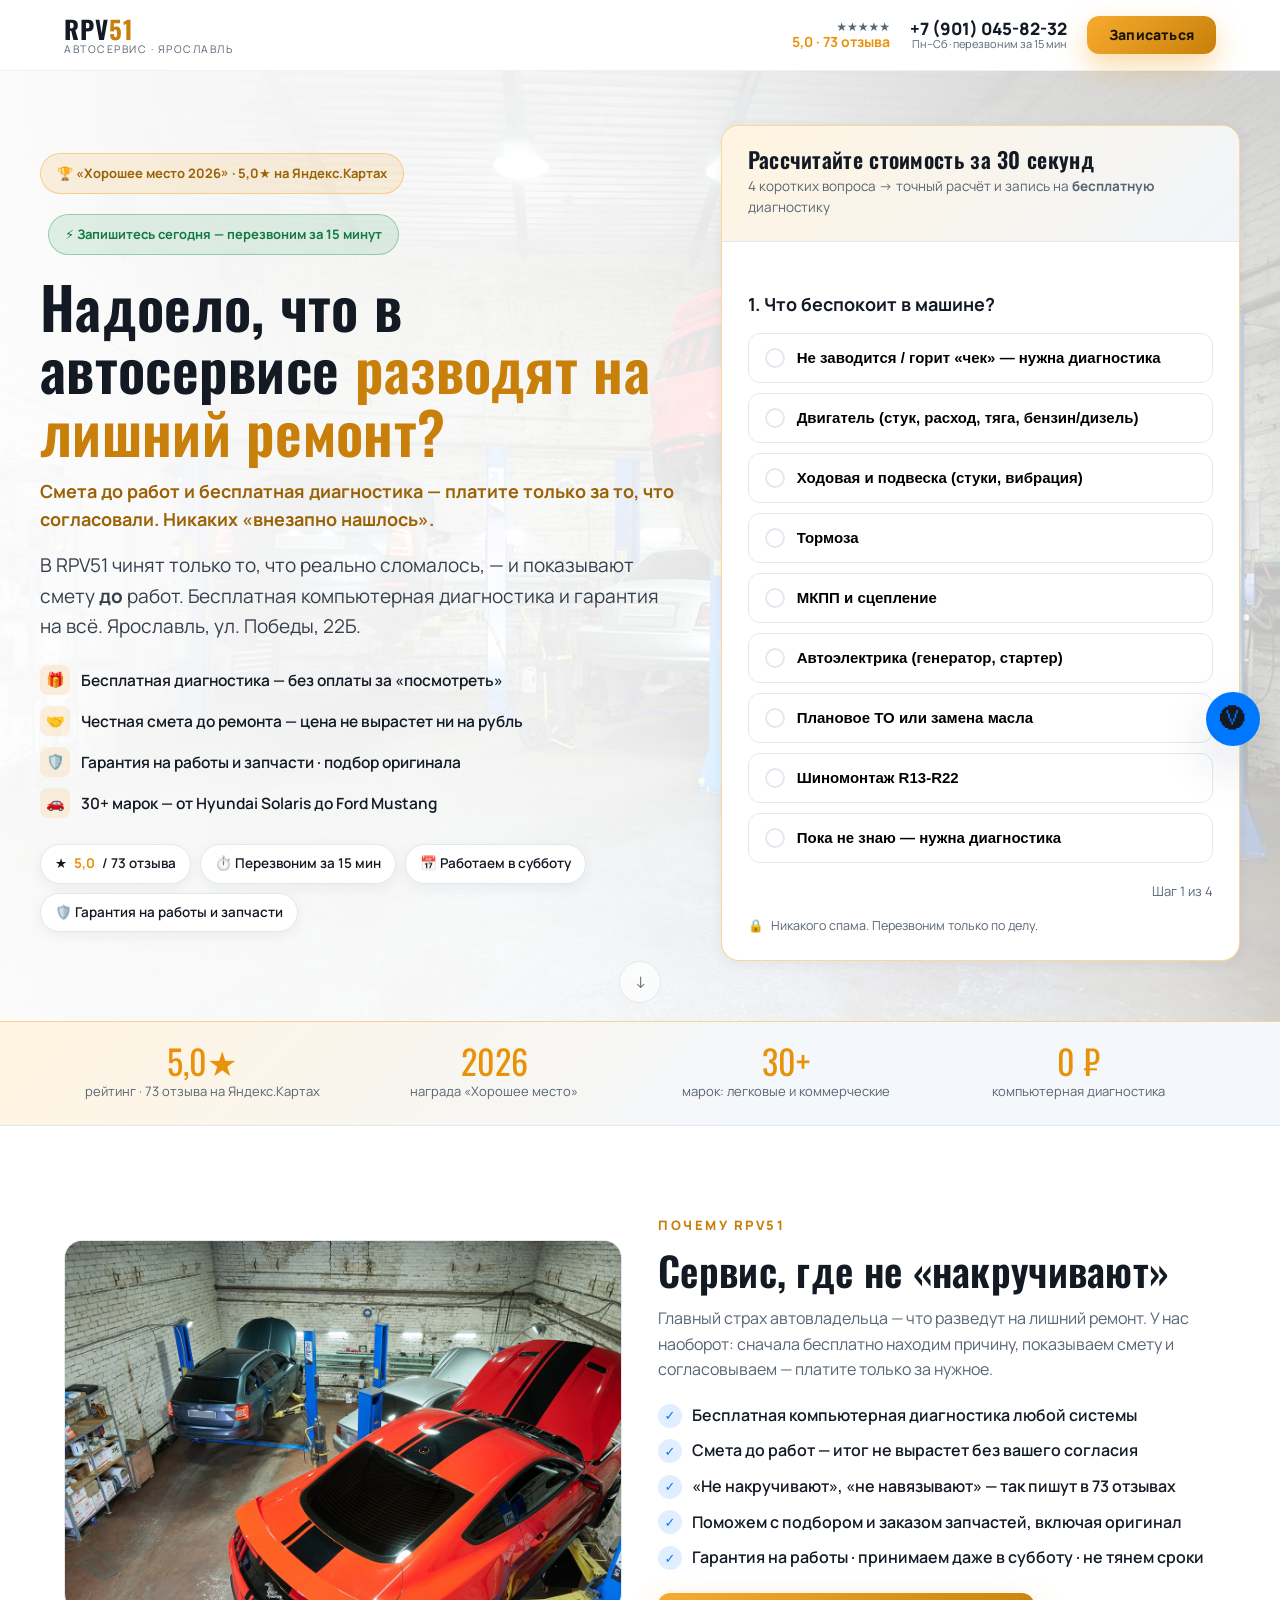
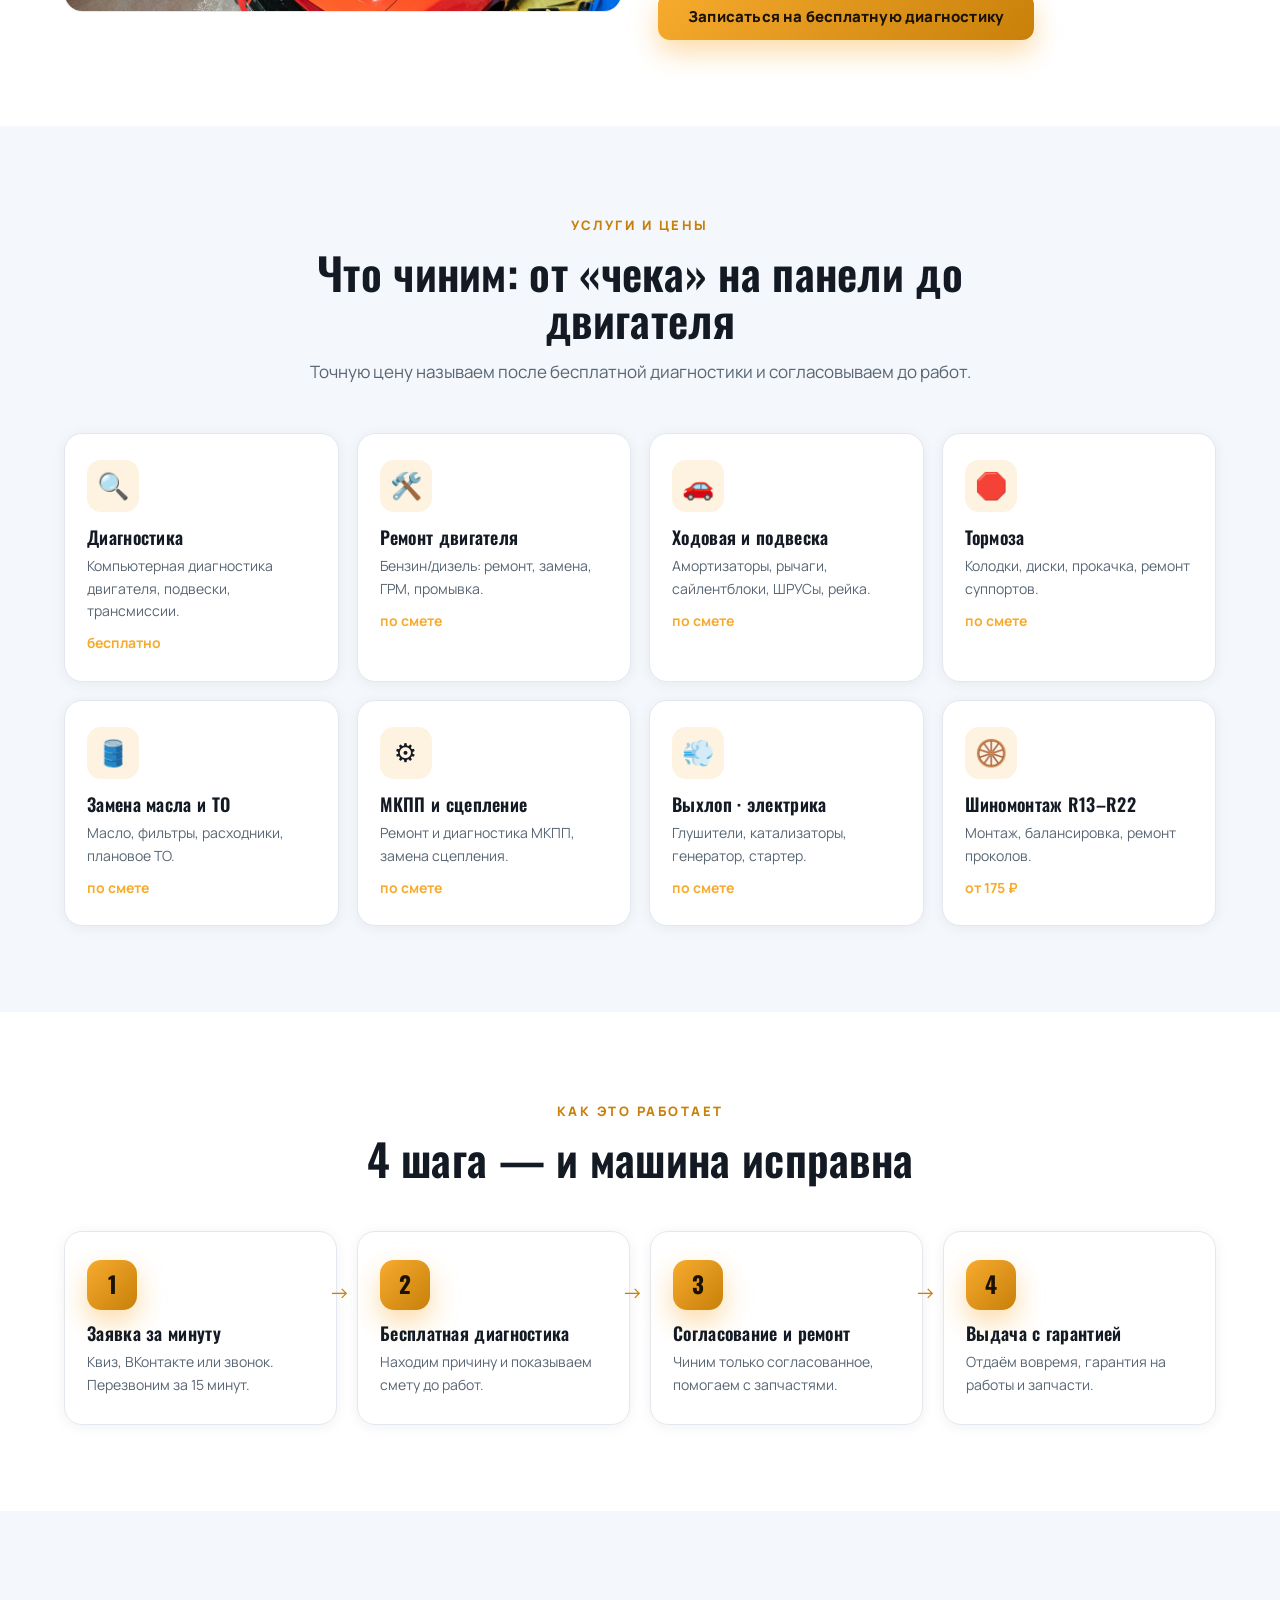
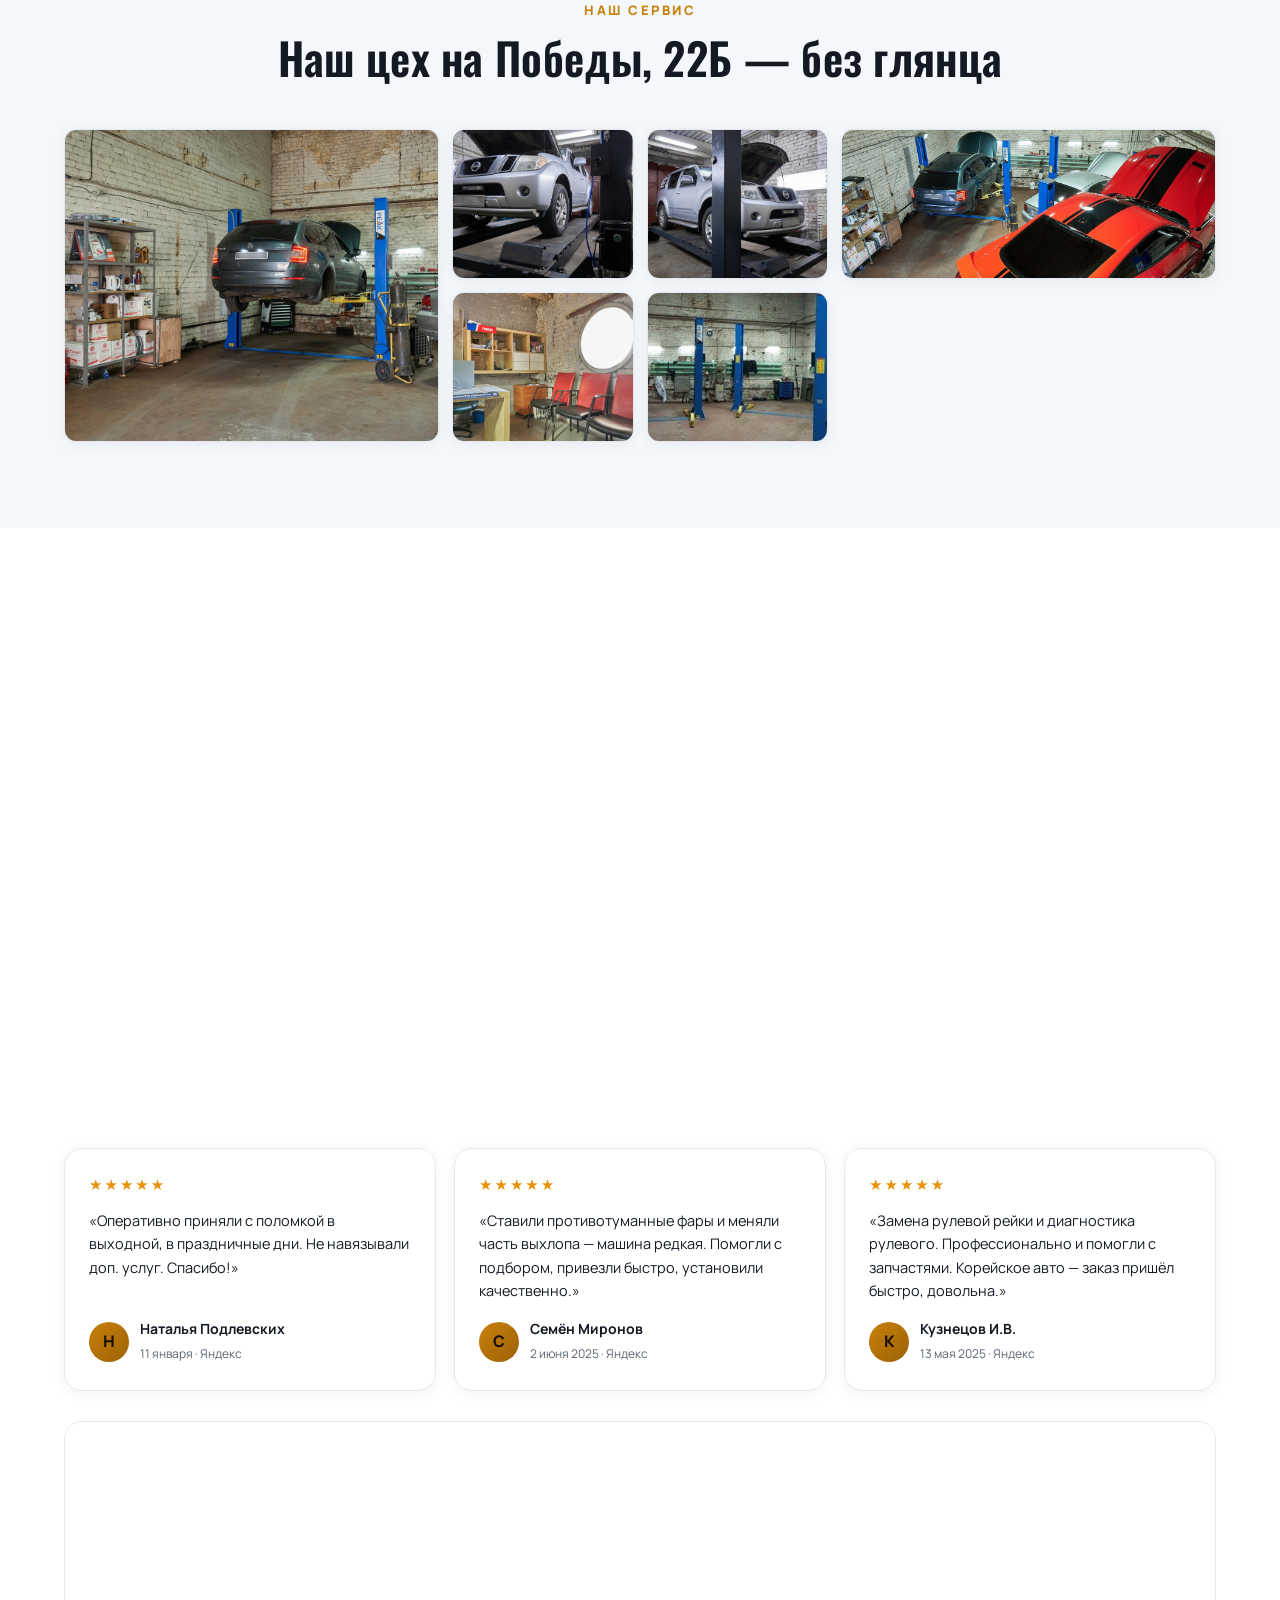
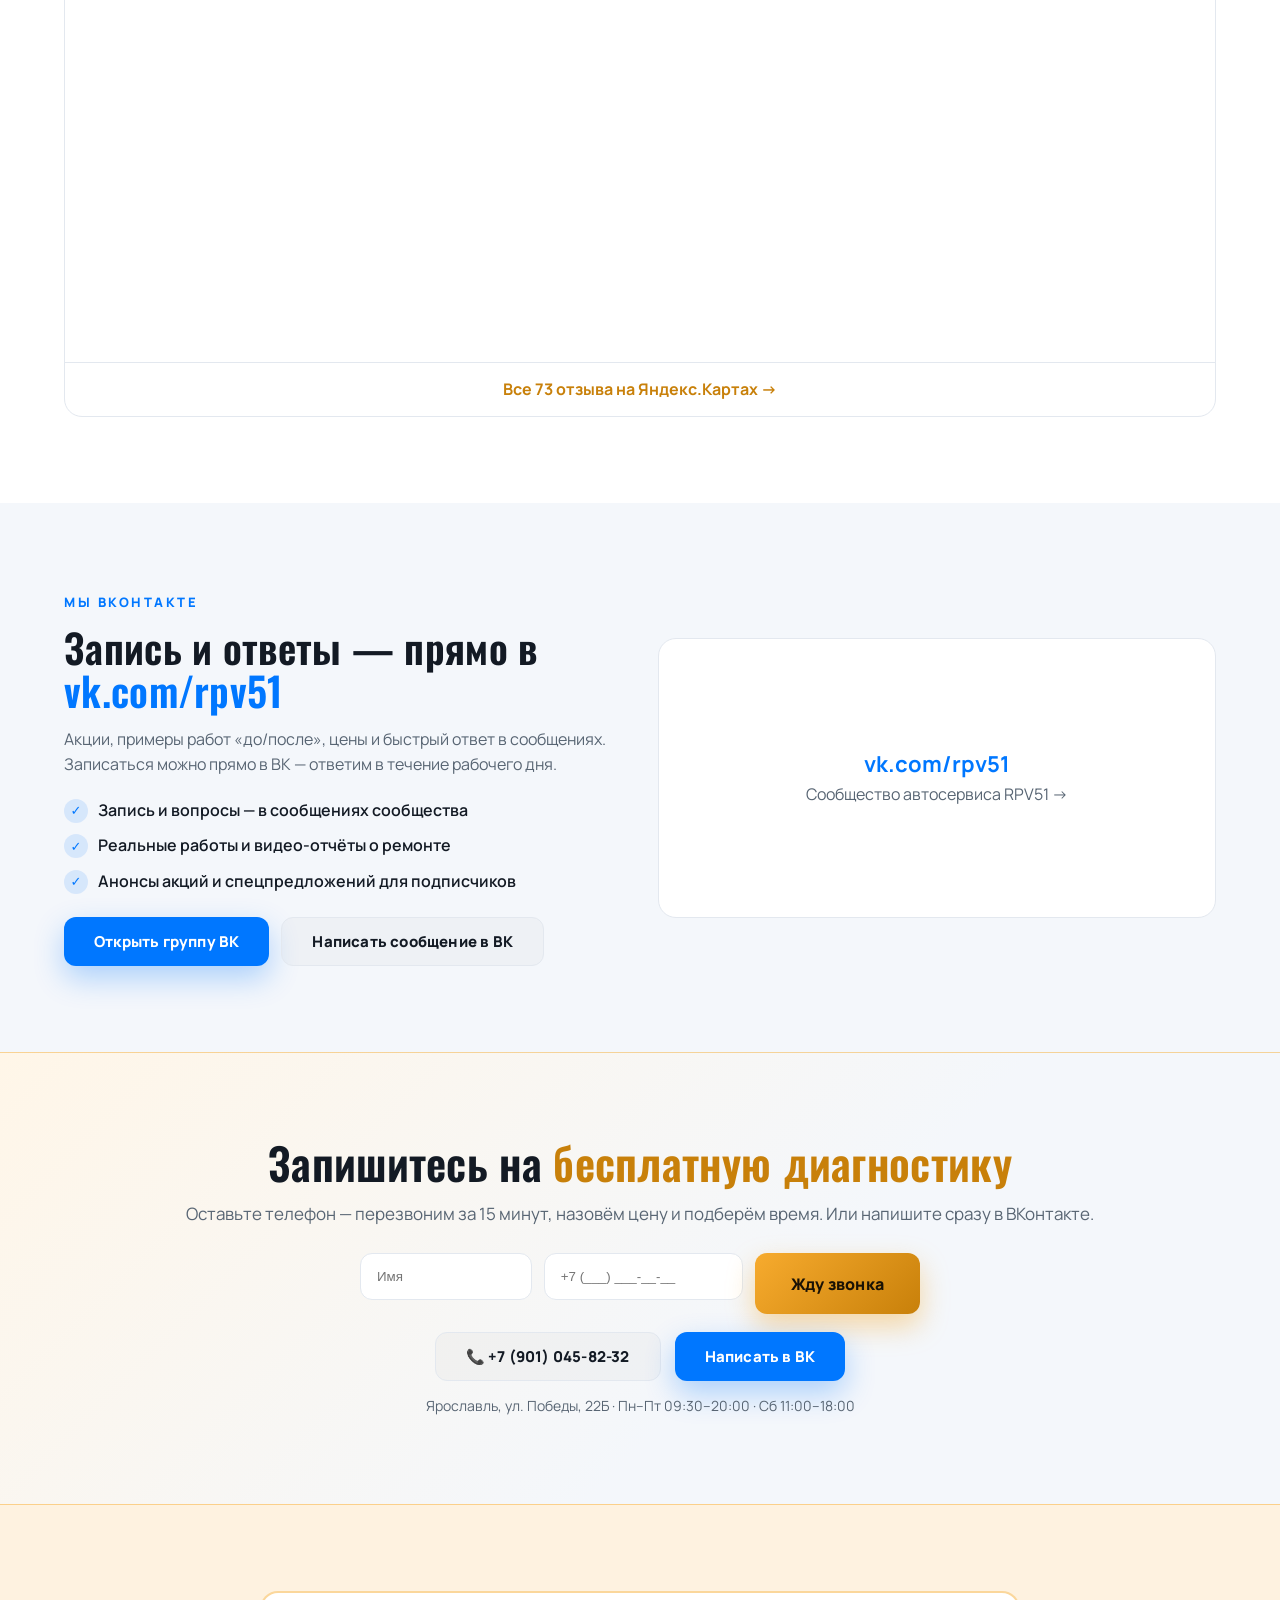
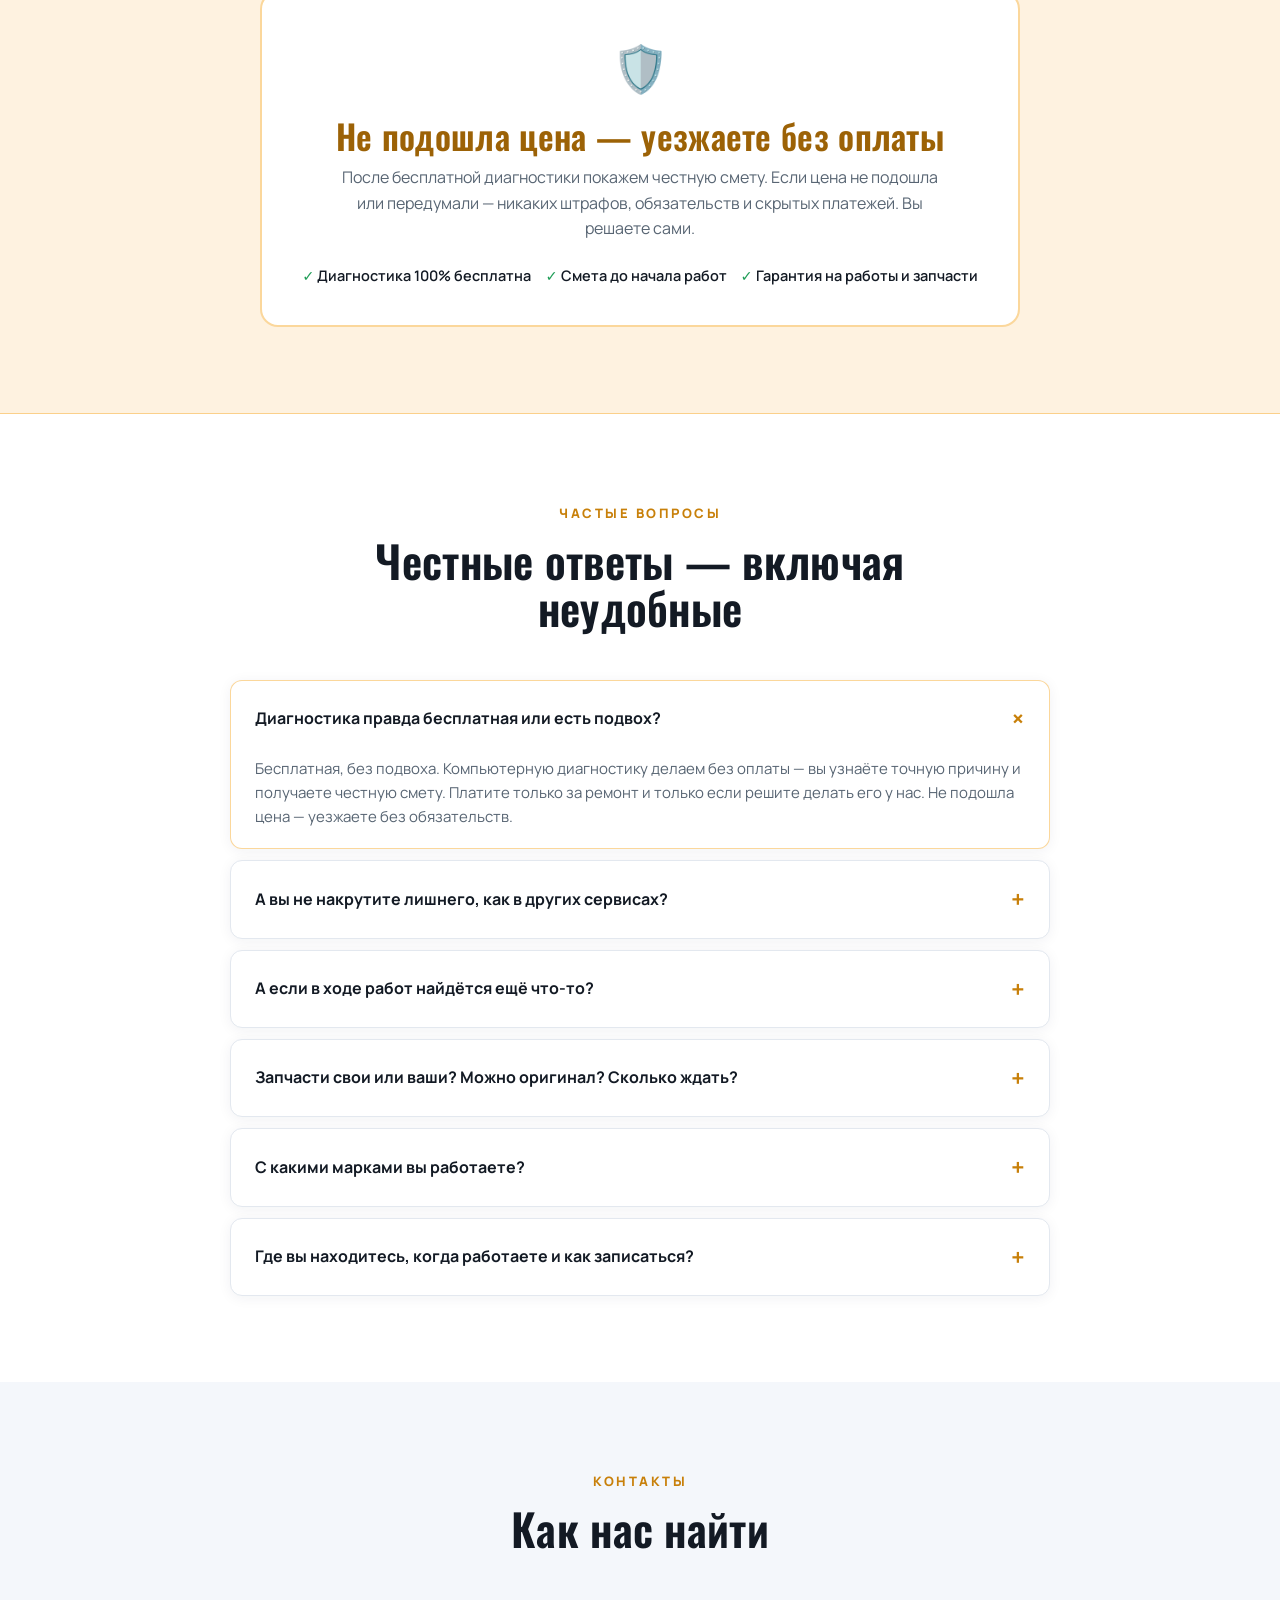
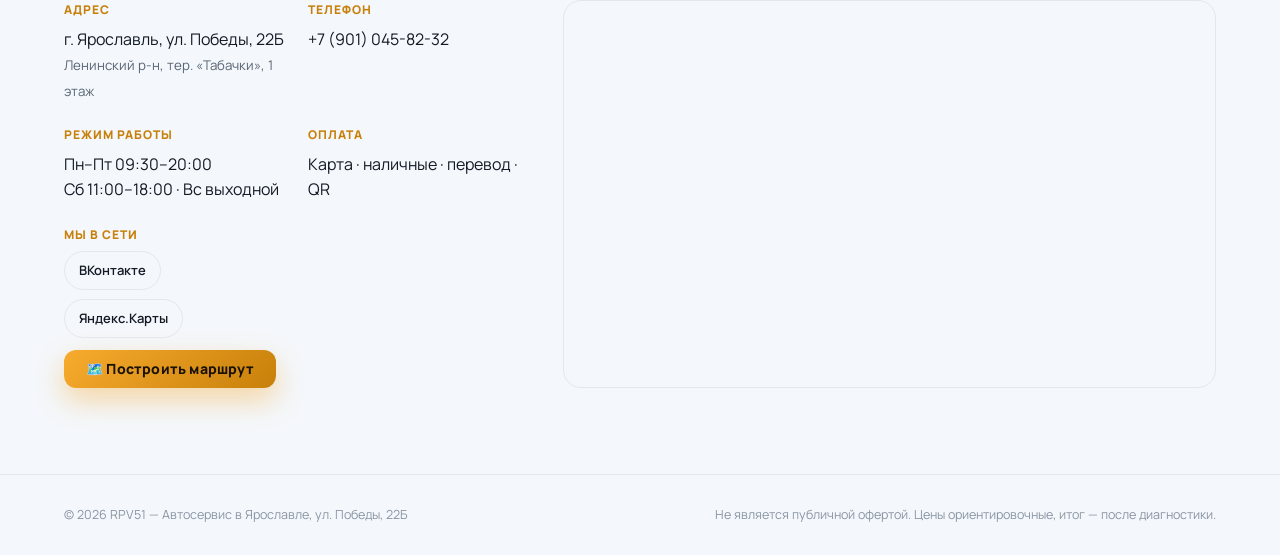
==== commit 00376023: "Копирайтинг: hero с конкретикой, заголовки-крючки, CTA глагол+выгода, уникальные title/description" ====
--- a/lp/index.html
+++ b/lp/index.html
@@ -3,8 +3,8 @@
 <head>
   <meta charset="UTF-8" />
   <meta name="viewport" content="width=device-width, initial-scale=1.0" />
-  <title>Автосервис в Ярославле — RPV51 | Бесплатная диагностика, честная смета до работ</title>
-  <meta name="description" content="Автосервис RPV51, Ярославль, ул. Победы 22Б. Бесплатная компьютерная диагностика, смета ДО ремонта, гарантия. 5,0★ и 73 отзыва, «Хорошее место 2026». Запись за минуту через ВКонтакте или по телефону. 30+ марок." />
+  <title>RPV51 — автосервис в Ярославле: бесплатная диагностика, честная смета до работ | Победы, 22Б</title>
+  <meta name="description" content="Автосервис RPV51, Ярославль, ул. Победы 22Б: бесплатная диагностика, смета до ремонта — цена не вырастет, гарантия. 5,0★ и 73 отзыва, «Хорошее место 2026». Запись за минуту, перезвоним за 15 минут. 30+ марок." />
   <meta name="robots" content="index,follow" />
   <meta property="og:title" content="RPV51 — чинят только то, что реально сломалось. Бесплатная диагностика" />
   <meta property="og:description" content="Автосервис в Ярославле. Смета до работ, гарантия, 5,0★. Запишитесь за минуту — перезвоним за 15 минут." />
@@ -72,7 +72,7 @@
         <span class="hero__badge">🏆 «Хорошее место 2026» · 5,0★ на Яндекс.Картах</span>
         <span class="hero__badge" style="background:rgba(31,157,87,.12);border-color:rgba(31,157,87,.4);color:#157a42;margin-left:8px">⚡ Запишитесь сегодня — перезвоним за 15 минут</span>
         <h1 class="hero__title">Надоело, что в автосервисе <span class="accent">разводят на лишний ремонт?</span></h1>
-        <p class="hero__sub">В RPV51 всё прозрачно — смета до работ, никаких сюрпризов и навязанных услуг.</p>
+        <p class="hero__sub">Смета до работ и бесплатная диагностика — платите только за то, что согласовали. Никаких «внезапно нашлось».</p>
         <p class="hero__text">В RPV51 чинят только то, что реально сломалось, — и показывают смету <b>до</b> работ. Бесплатная компьютерная диагностика и гарантия на всё. Ярославль, ул. Победы, 22Б.</p>
         <ul class="hero__usps">
           <li><span class="ic">🎁</span> Бесплатная диагностика — без оплаты за «посмотреть»</li>
@@ -84,6 +84,7 @@
           <span class="trust-chip">★ <b>5,0</b> / 73 отзыва</span>
           <span class="trust-chip">⏱️ Перезвоним за 15 мин</span>
           <span class="trust-chip">📅 Работаем в субботу</span>
+          <span class="trust-chip">🛡️ Гарантия на работы и запчасти</span>
         </div>
       </div>
 
@@ -140,7 +141,7 @@
             <li>Гарантия на работы · принимаем даже в субботу · не тянем сроки</li>
           </ul>
           <div class="vkblock__btns">
-            <button type="button" class="btn btn--primary js-book">Записаться на диагностику</button>
+            <button type="button" class="btn btn--primary js-book">Записаться на бесплатную диагностику</button>
           </div>
         </div>
       </div>
@@ -150,7 +151,7 @@
   <!-- SERVICES -->
   <section class="section section--dark" id="services">
     <div class="container">
-      <div class="section__head"><span class="section__tag">Услуги и цены</span><h2 class="section__title">Что делаем</h2><p class="section__lead">Точную цену называем после бесплатной диагностики и согласовываем до работ.</p></div>
+      <div class="section__head"><span class="section__tag">Услуги и цены</span><h2 class="section__title">Что чиним: от «чека» на панели до двигателя</h2><p class="section__lead">Точную цену называем после бесплатной диагностики и согласовываем до работ.</p></div>
       <div class="services">
         <article class="card"><div class="card__icon">🔍</div><h3 class="card__title">Диагностика</h3><p class="card__text">Компьютерная диагностика двигателя, подвески, трансмиссии.</p><span class="price">бесплатно</span></article>
         <article class="card"><div class="card__icon">🛠️</div><h3 class="card__title">Ремонт двигателя</h3><p class="card__text">Бензин/дизель: ремонт, замена, ГРМ, промывка.</p><span class="price">по смете</span></article>
@@ -180,7 +181,7 @@
   <!-- GALLERY -->
   <section class="section section--dark" id="gallery">
     <div class="container">
-      <div class="section__head"><span class="section__tag">Наш сервис</span><h2 class="section__title">Реальные фото цеха и работ</h2></div>
+      <div class="section__head"><span class="section__tag">Наш сервис</span><h2 class="section__title">Наш цех на Победы, 22Б — без глянца</h2></div>
       <div class="gallery" id="galleryGrid">
         <div class="gallery__item gallery__item--big"><img src="assets/work4.jpg" alt="Авто на подъёмнике" loading="lazy" width="400" height="300" /></div>
         <div class="gallery__item"><img src="assets/work2.jpg" alt="Диагностика Nissan" loading="lazy" width="400" height="300" /></div>
@@ -222,7 +223,7 @@
       <div class="vkblock">
         <div>
           <span class="section__tag" style="color:var(--vk)">Мы ВКонтакте</span>
-          <h2>Подпишитесь на <span style="color:var(--vk)">vk.com/rpv51</span></h2>
+          <h2>Запись и ответы — прямо в <span style="color:var(--vk)">vk.com/rpv51</span></h2>
           <p>Акции, примеры работ «до/после», цены и быстрый ответ в сообщениях. Записаться можно прямо в ВК — ответим в течение рабочего дня.</p>
           <ul class="vkblock__list">
             <li>Запись и вопросы — в сообщениях сообщества</li>
@@ -243,8 +244,7 @@
   <section class="ctaband section" id="booking">
     <div class="container">
       <h2>Запишитесь на <span class="accent">бесплатную диагностику</span></h2>
-      <p>Оставьте телефон — перезвоним за 15 минут, назовём цену и подберём время. Или напишите сразу в ВКонтакте.</p>
-      <form id="ctaForm" style="max-width:560px;margin:0 auto 18px;display:flex;gap:12px;flex-wrap:wrap;justify-content:center">
+      <p>Оставьте телефон — перезвоним за 15 минут, назовём цену и подберём время. Или напишите сразу в ВКонтакте.</p><form id="ctaForm" style="max-width:560px;margin:0 auto 18px;display:flex;gap:12px;flex-wrap:wrap;justify-content:center">
         <input class="field" type="text" name="name" aria-label="Ваше имя" placeholder="Имя" required style="flex:1;min-width:120px;border:1.5px solid var(--line);border-radius:var(--radius-sm);background:var(--bg);color:var(--text);padding:15px 16px" />
         <input class="field" type="tel" name="phone" aria-label="Телефон" placeholder="+7 (___) ___-__-__" required style="flex:1.2;min-width:140px;border:1.5px solid var(--line);border-radius:var(--radius-sm);background:var(--bg);color:var(--text);padding:15px 16px" />
         <button class="btn btn--primary btn--lg btn--pulse" type="submit">Жду звонка</button>
@@ -254,6 +254,7 @@
         <a href="tel:+79010458232" class="btn btn--ghost js-call">📞 +7 (901) 045-82-32</a>
         <a href="https://vk.me/rpv51" class="btn btn--vk js-vk" target="_blank" rel="noopener">Написать в ВК</a>
       </div>
+      <p style="color:var(--muted);font-size:14px;margin:14px auto 0">Ярославль, ул. Победы, 22Б · Пн–Пт 09:30–20:00 · Сб 11:00–18:00</p>
     </div>
   </section>
 
@@ -276,7 +277,7 @@
   <!-- FAQ -->
   <section class="section" id="faq">
     <div class="container">
-      <div class="section__head"><span class="section__tag">Частые вопросы</span><h2 class="section__title">Отвечаем честно</h2></div>
+      <div class="section__head"><span class="section__tag">Частые вопросы</span><h2 class="section__title">Честные ответы — включая неудобные</h2></div>
       <div class="faq">
         <details class="faq__item" open><summary class="faq__q">Диагностика правда бесплатная или есть подвох?</summary><p class="faq__a">Бесплатная, без подвоха. Компьютерную диагностику делаем без оплаты — вы узнаёте точную причину и получаете честную смету. Платите только за ремонт и только если решите делать его у нас. Не подошла цена — уезжаете без обязательств.</p></details>
         <details class="faq__item"><summary class="faq__q">А вы не накрутите лишнего, как в других сервисах?</summary><p class="faq__a">Нет. Смету согласовываем до начала работ и не выходим за неё без вашего согласия, доп. услуги не навязываем. Об этом прямо пишут клиенты в 73 отзывах с рейтингом 5,0 на Яндекс.Картах: «не накручивают», «не разводят».</p></details>
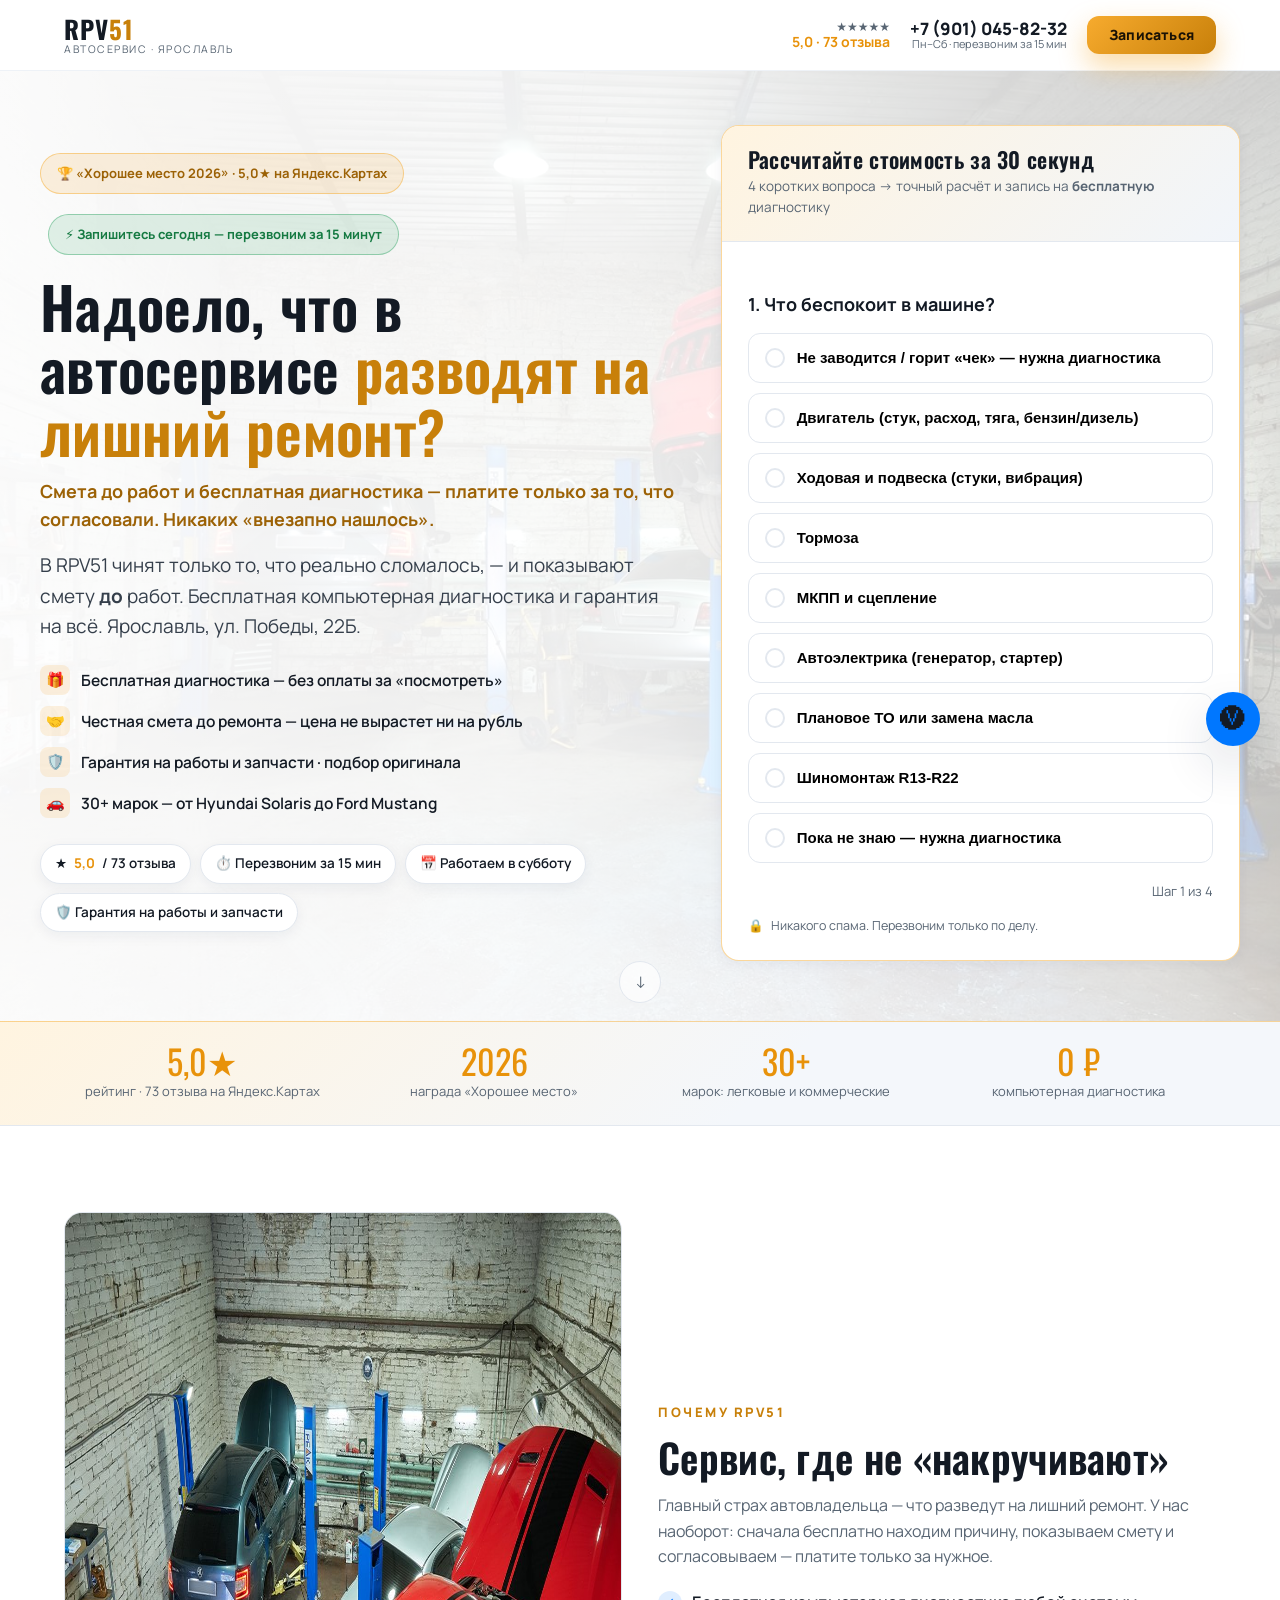
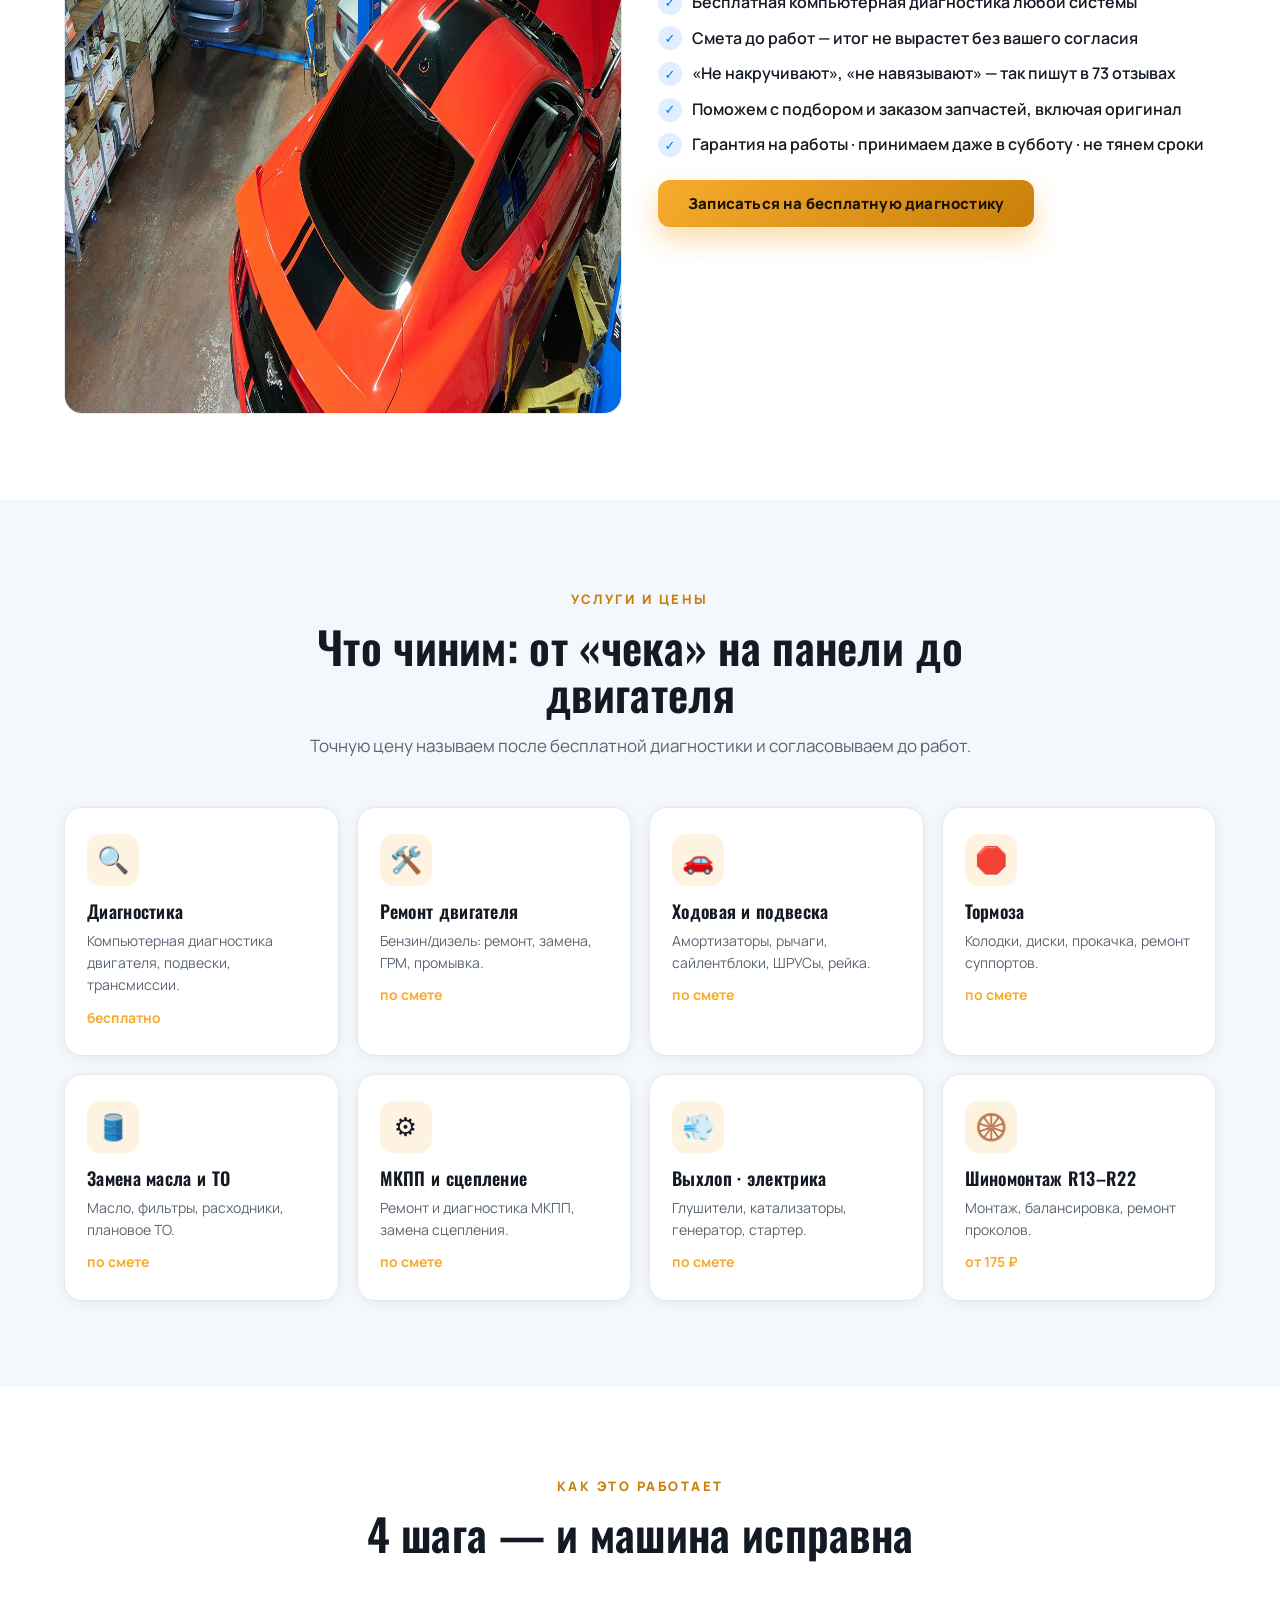
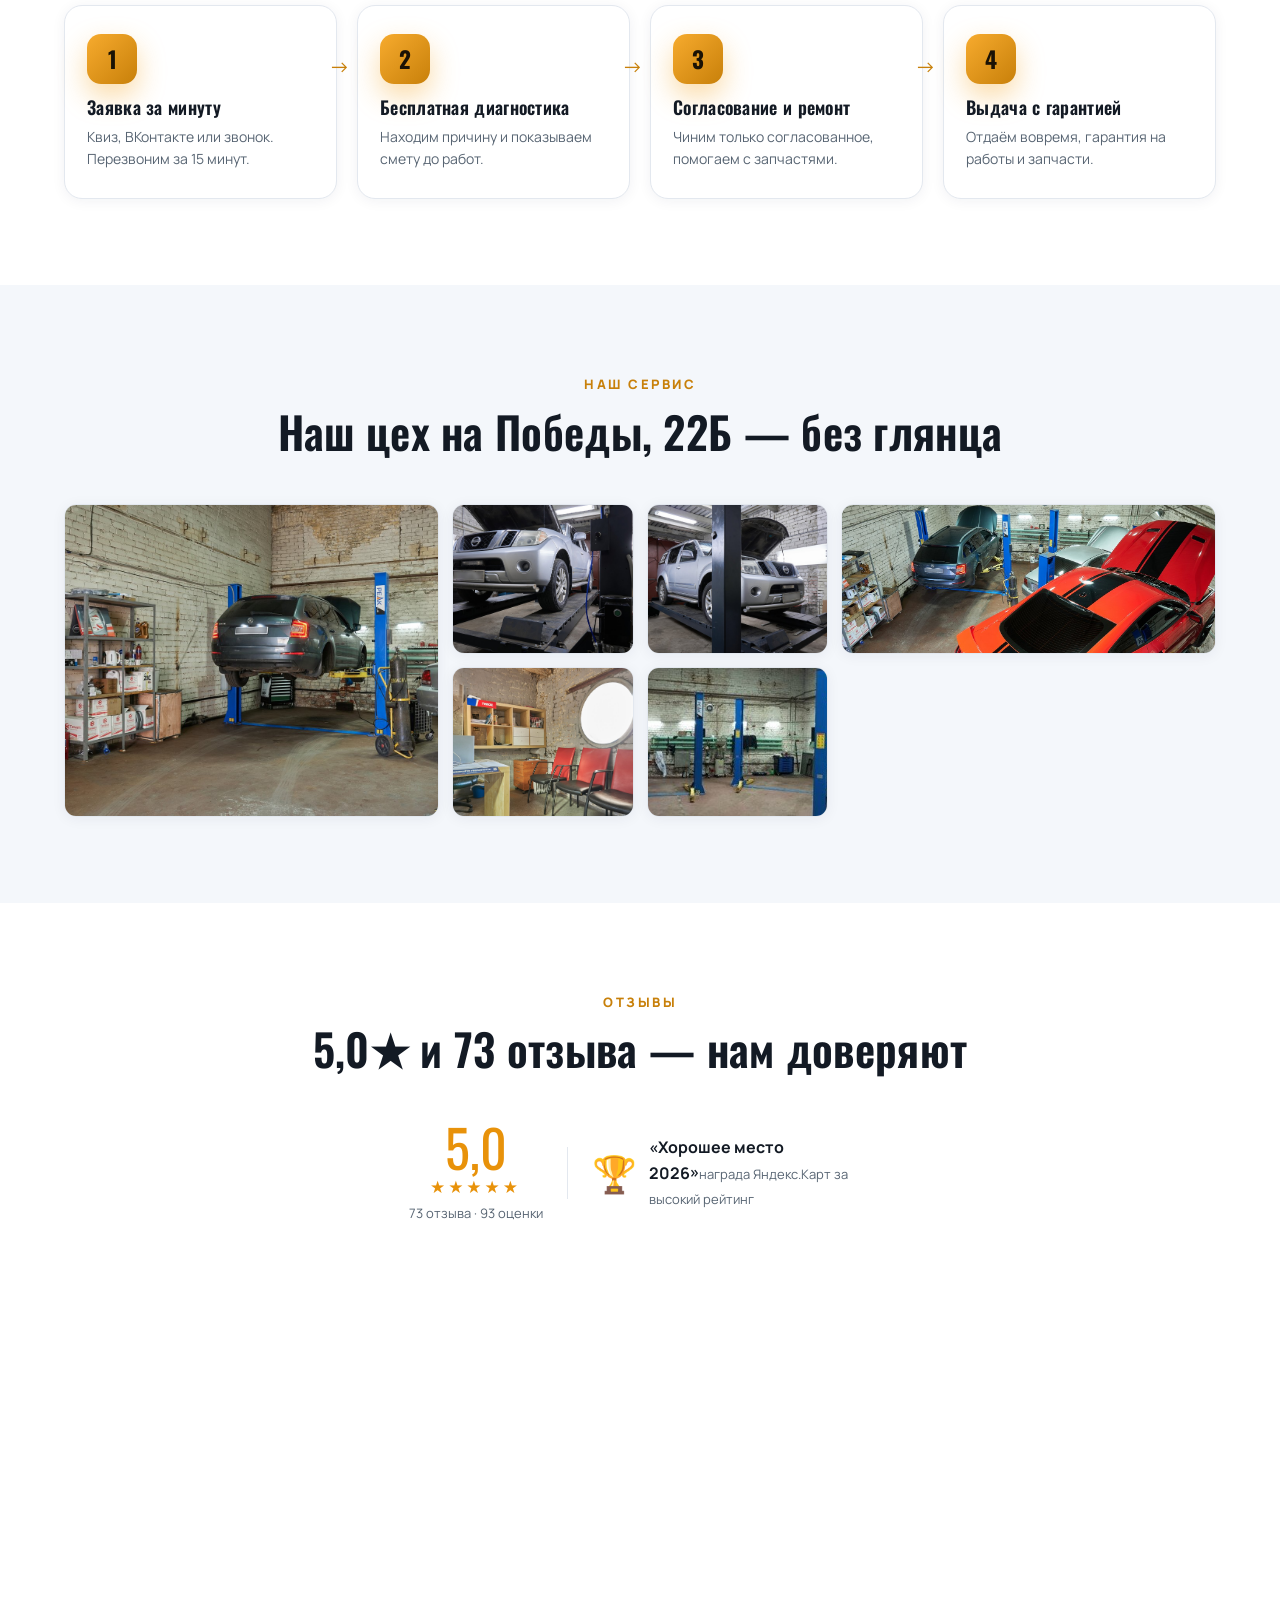
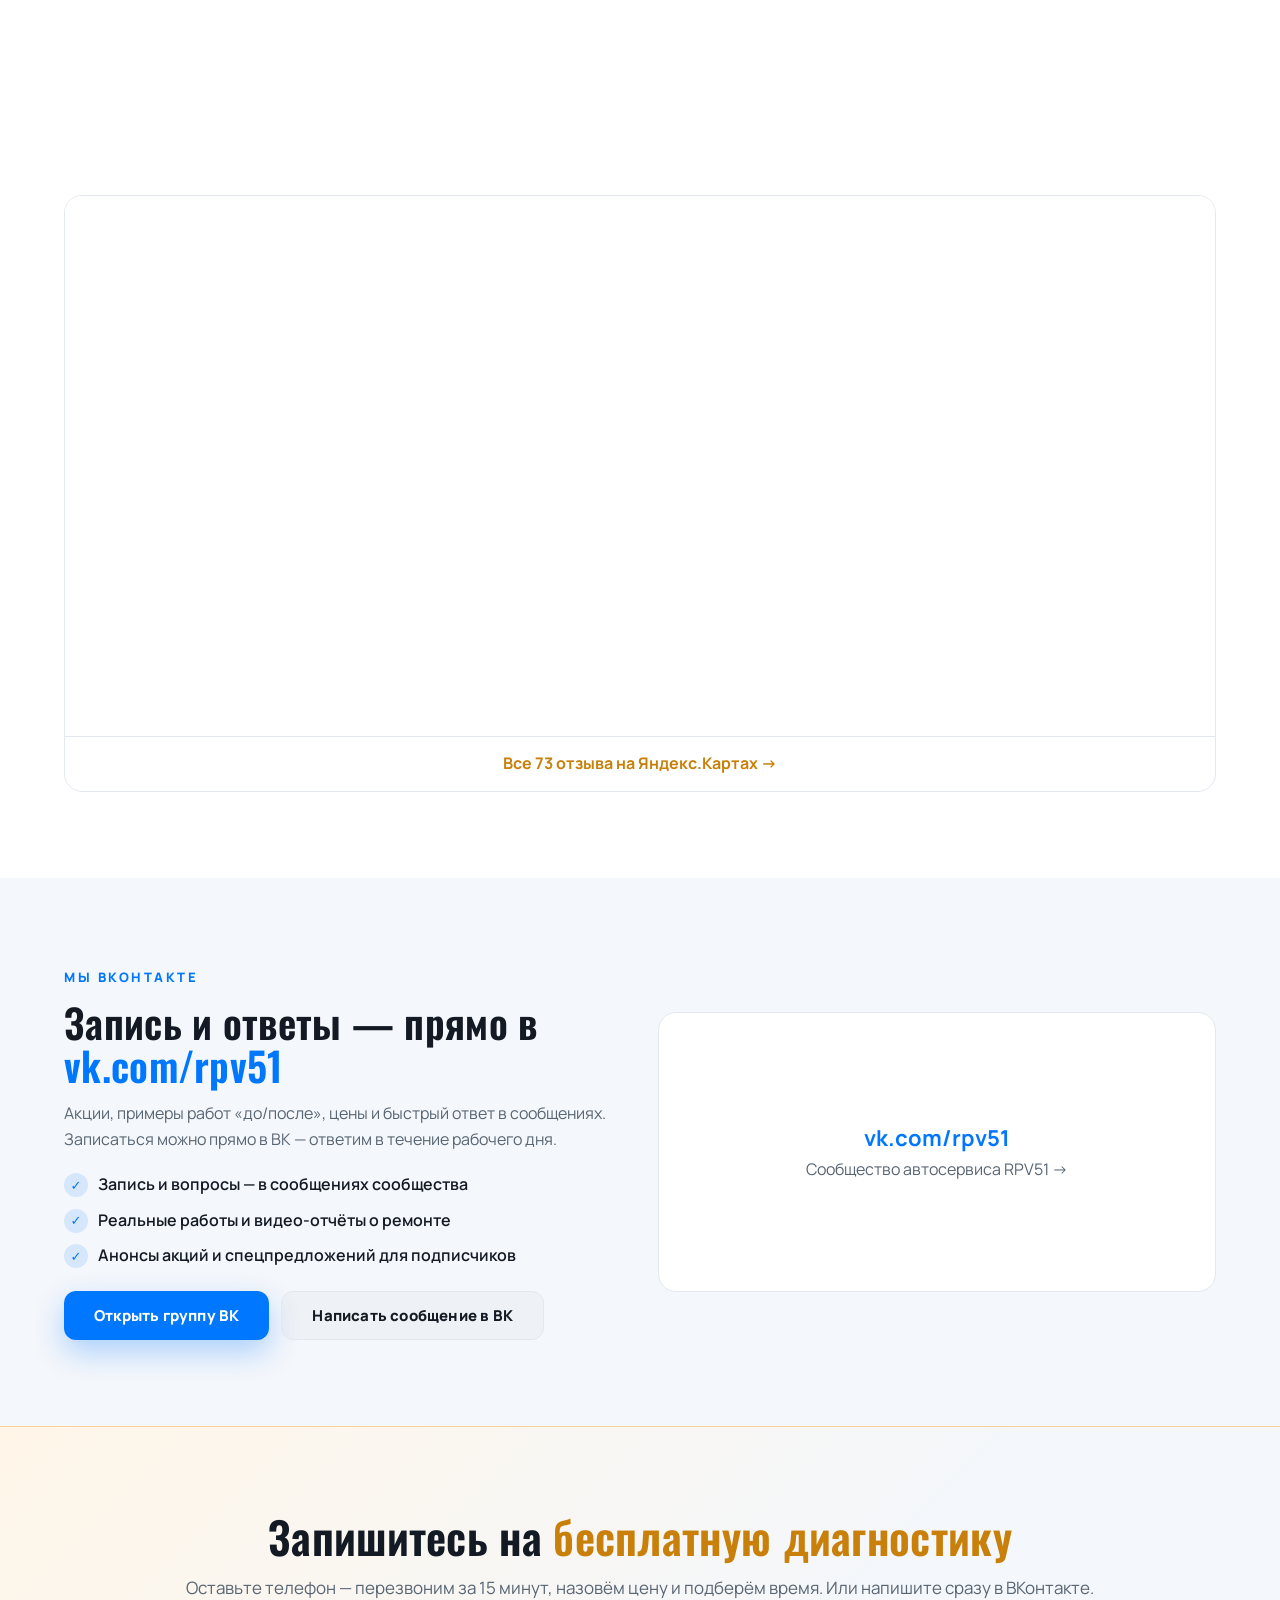
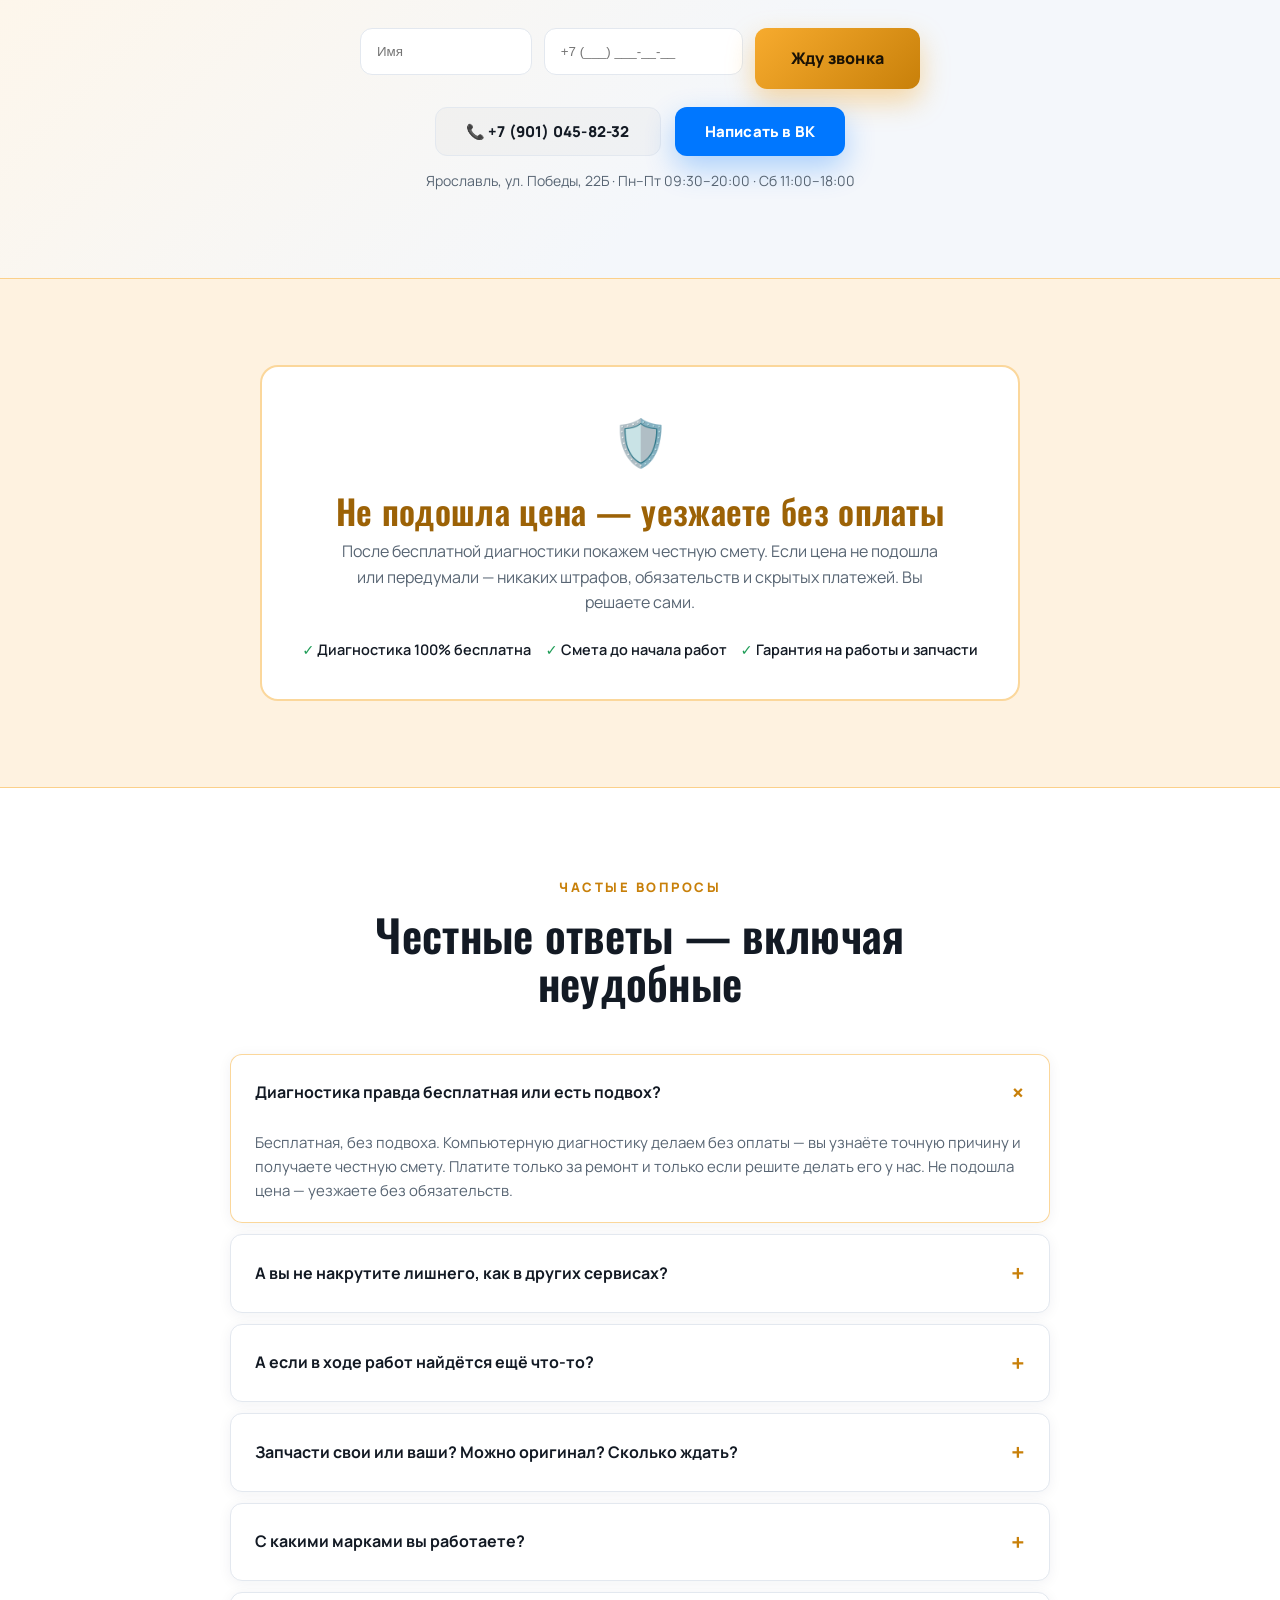
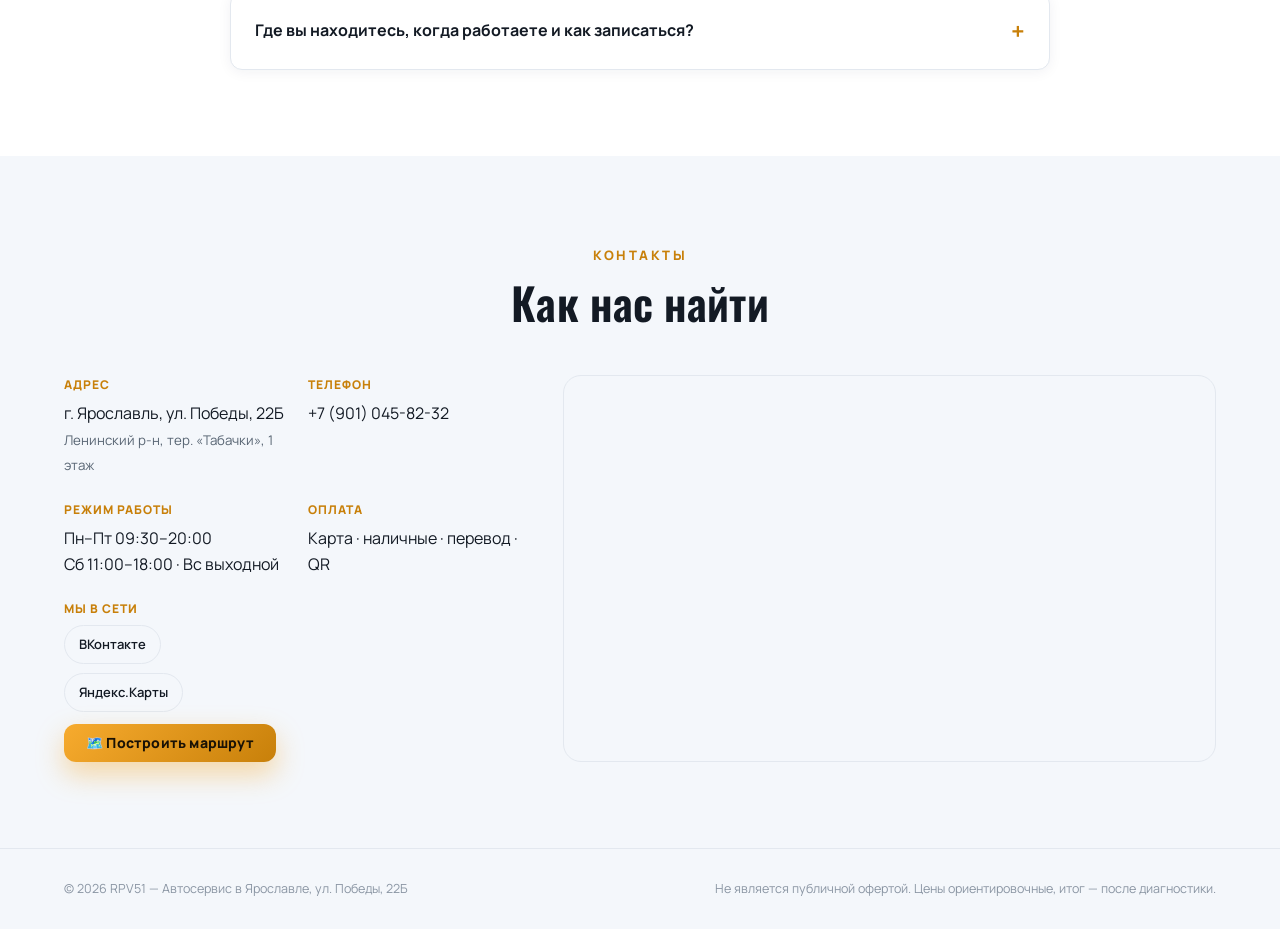
==== commit 88129fc5: "SEO-техника М9: title<=60, description<=155 (тексты копирайтера сокращены без перезаписи), self-cano" ====
--- a/lp/index.html
+++ b/lp/index.html
@@ -3,8 +3,8 @@
 <head>
   <meta charset="UTF-8" />
   <meta name="viewport" content="width=device-width, initial-scale=1.0" />
-  <title>RPV51 — автосервис в Ярославле: бесплатная диагностика, честная смета до работ | Победы, 22Б</title>
-  <meta name="description" content="Автосервис RPV51, Ярославль, ул. Победы 22Б: бесплатная диагностика, смета до ремонта — цена не вырастет, гарантия. 5,0★ и 73 отзыва, «Хорошее место 2026». Запись за минуту, перезвоним за 15 минут. 30+ марок." />
+  <title>RPV51 — автосервис в Ярославле: смета до работ</title>
+  <meta name="description" content="Автосервис RPV51, Ярославль, ул. Победы 22Б: бесплатная диагностика, смета до ремонта — цена не вырастет, гарантия. Перезвоним за 15 минут. 30+ марок." />
   <meta name="robots" content="index,follow" />
   <meta property="og:title" content="RPV51 — чинят только то, что реально сломалось. Бесплатная диагностика" />
   <meta property="og:description" content="Автосервис в Ярославле. Смета до работ, гарантия, 5,0★. Запишитесь за минуту — перезвоним за 15 минут." />
@@ -49,6 +49,7 @@
     ]
   }
   </script>
+<link rel="canonical" href="https://rpv51-yar.ru/lp/">
 </head>
 <body>
 
@@ -126,7 +127,7 @@
       <div class="vkblock">
         <div class="vkblock__widget" style="padding:0;border:none;background:none">
           <div class="why__media" style="position:relative;border-radius:var(--radius);overflow:hidden;border:1px solid var(--line);width:100%">
-            <img src="assets/work6.jpg" alt="Автомобили на ремонте в RPV51" loading="lazy" style="width:100%;display:block" />
+            <img src="assets/work6.jpg" alt="Автомобили на ремонте в RPV51" loading="lazy" style="width:100%;display:block"  width="1200" height="800" />
           </div>
         </div>
         <div>
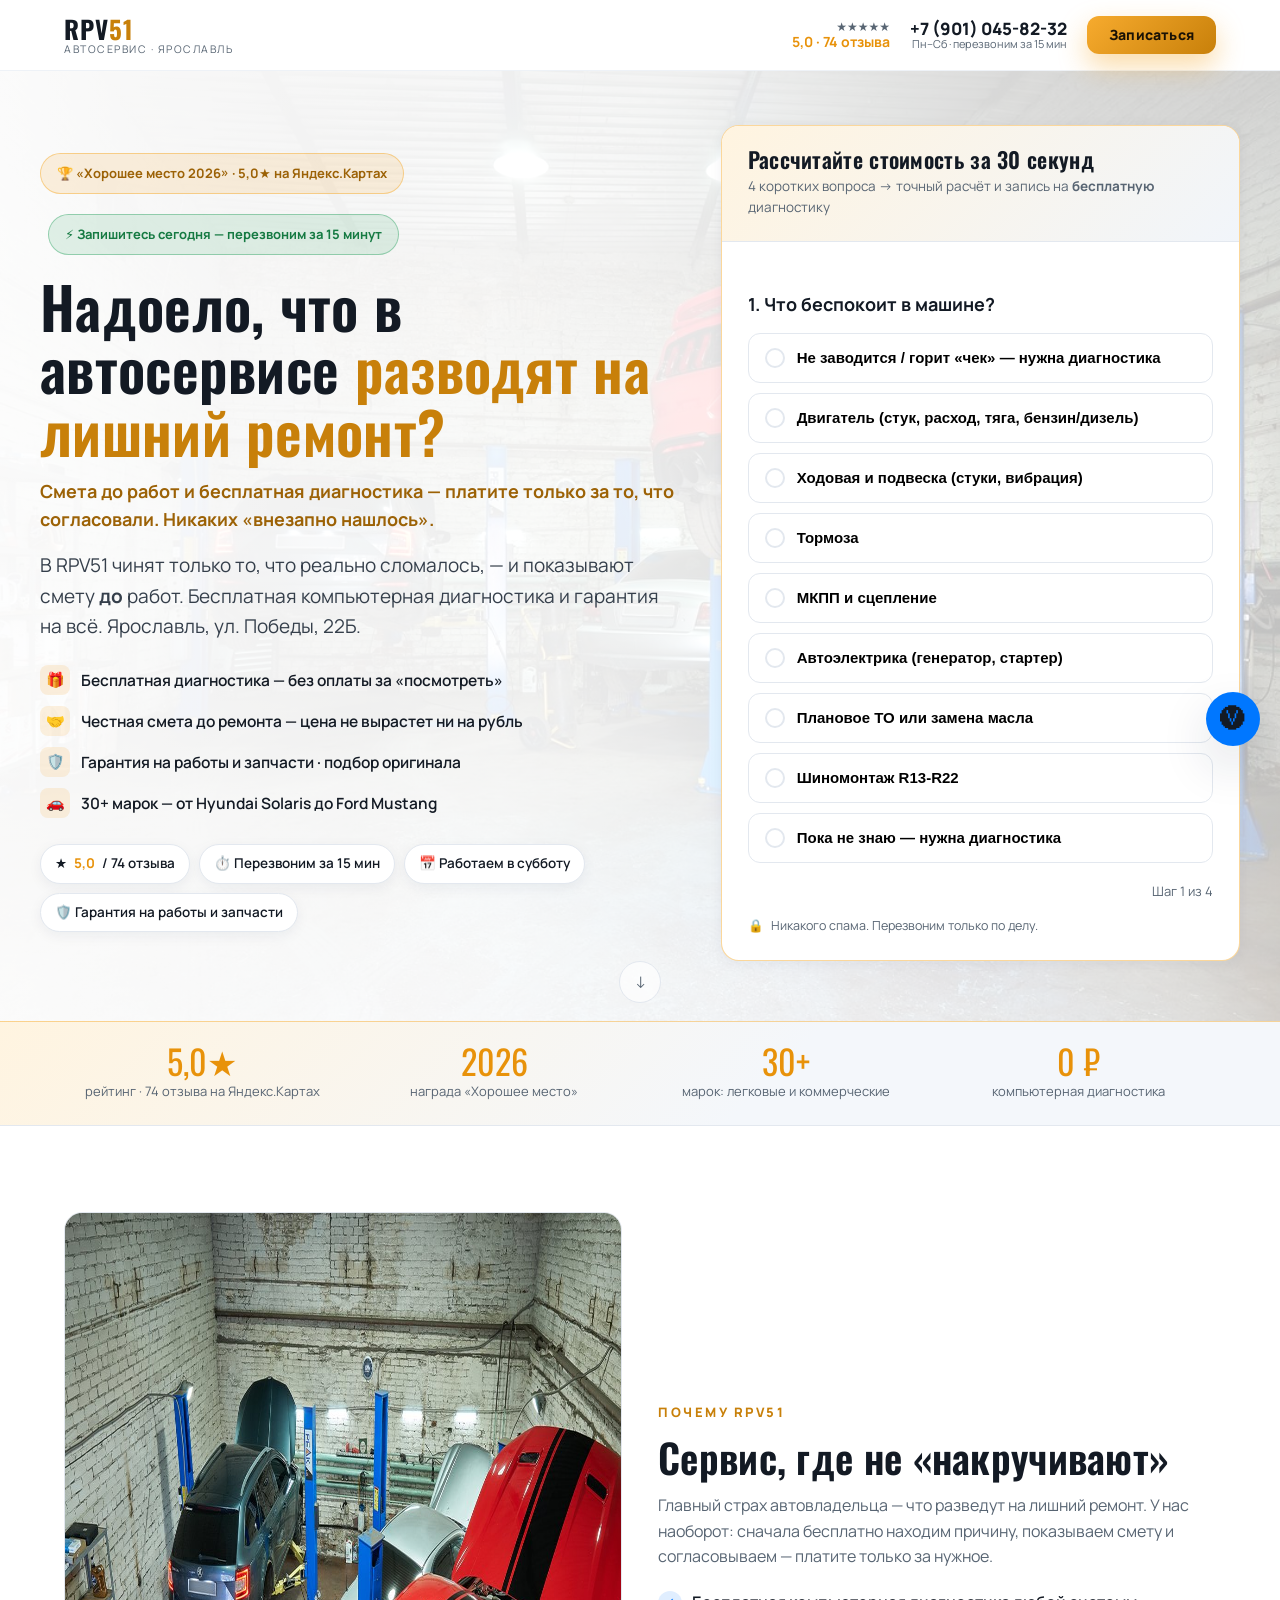
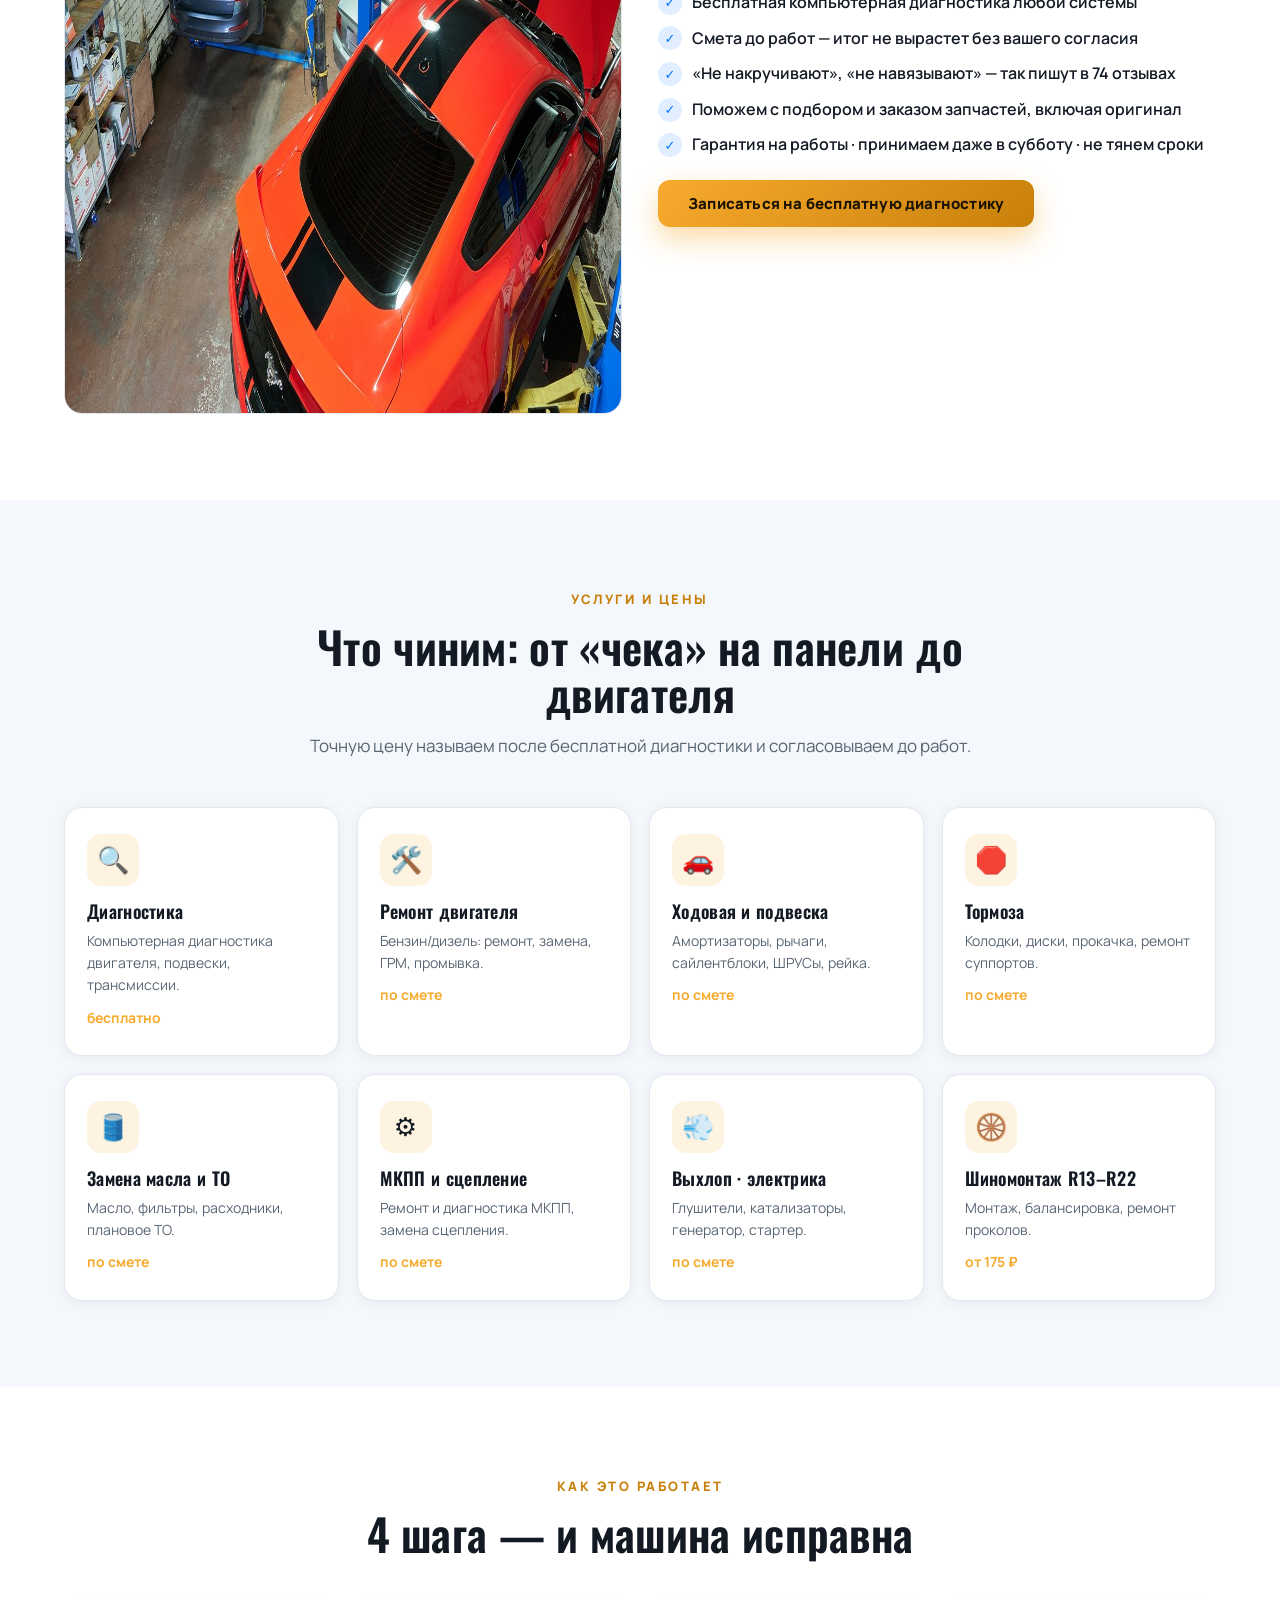
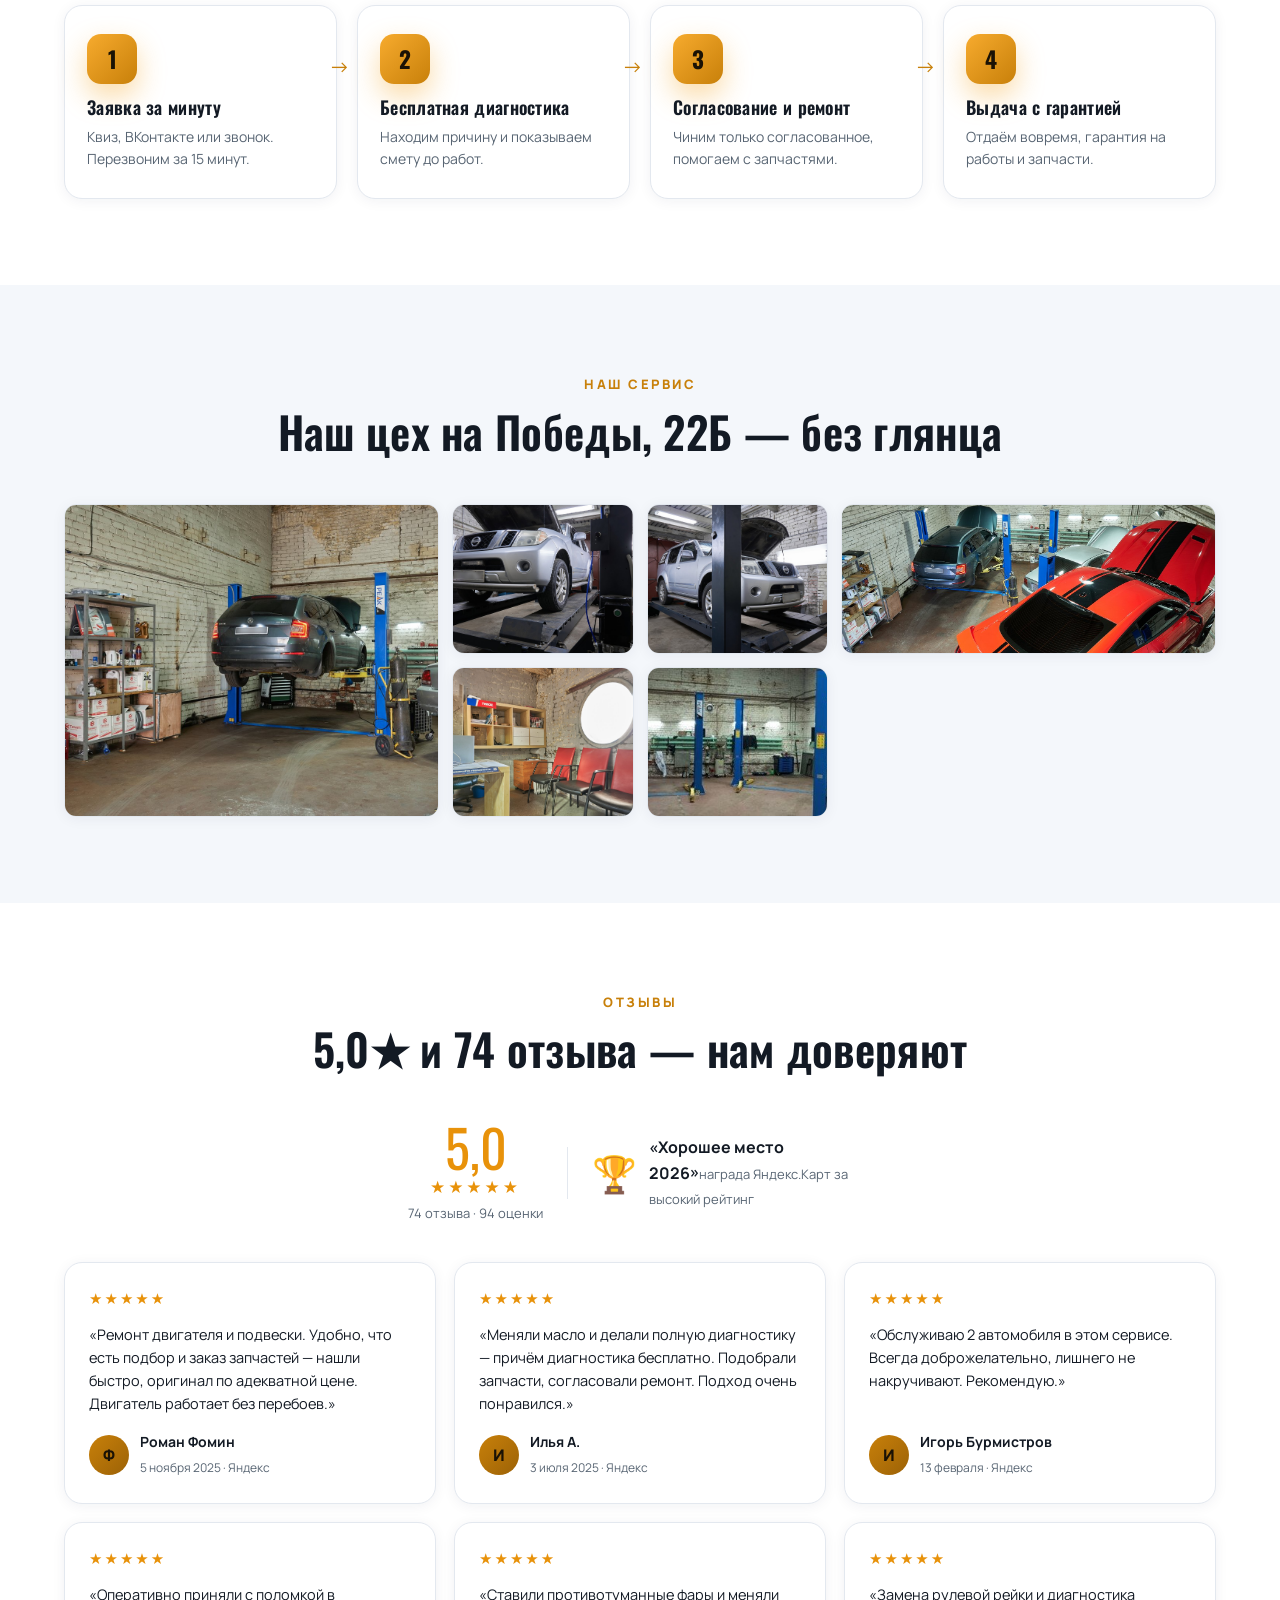
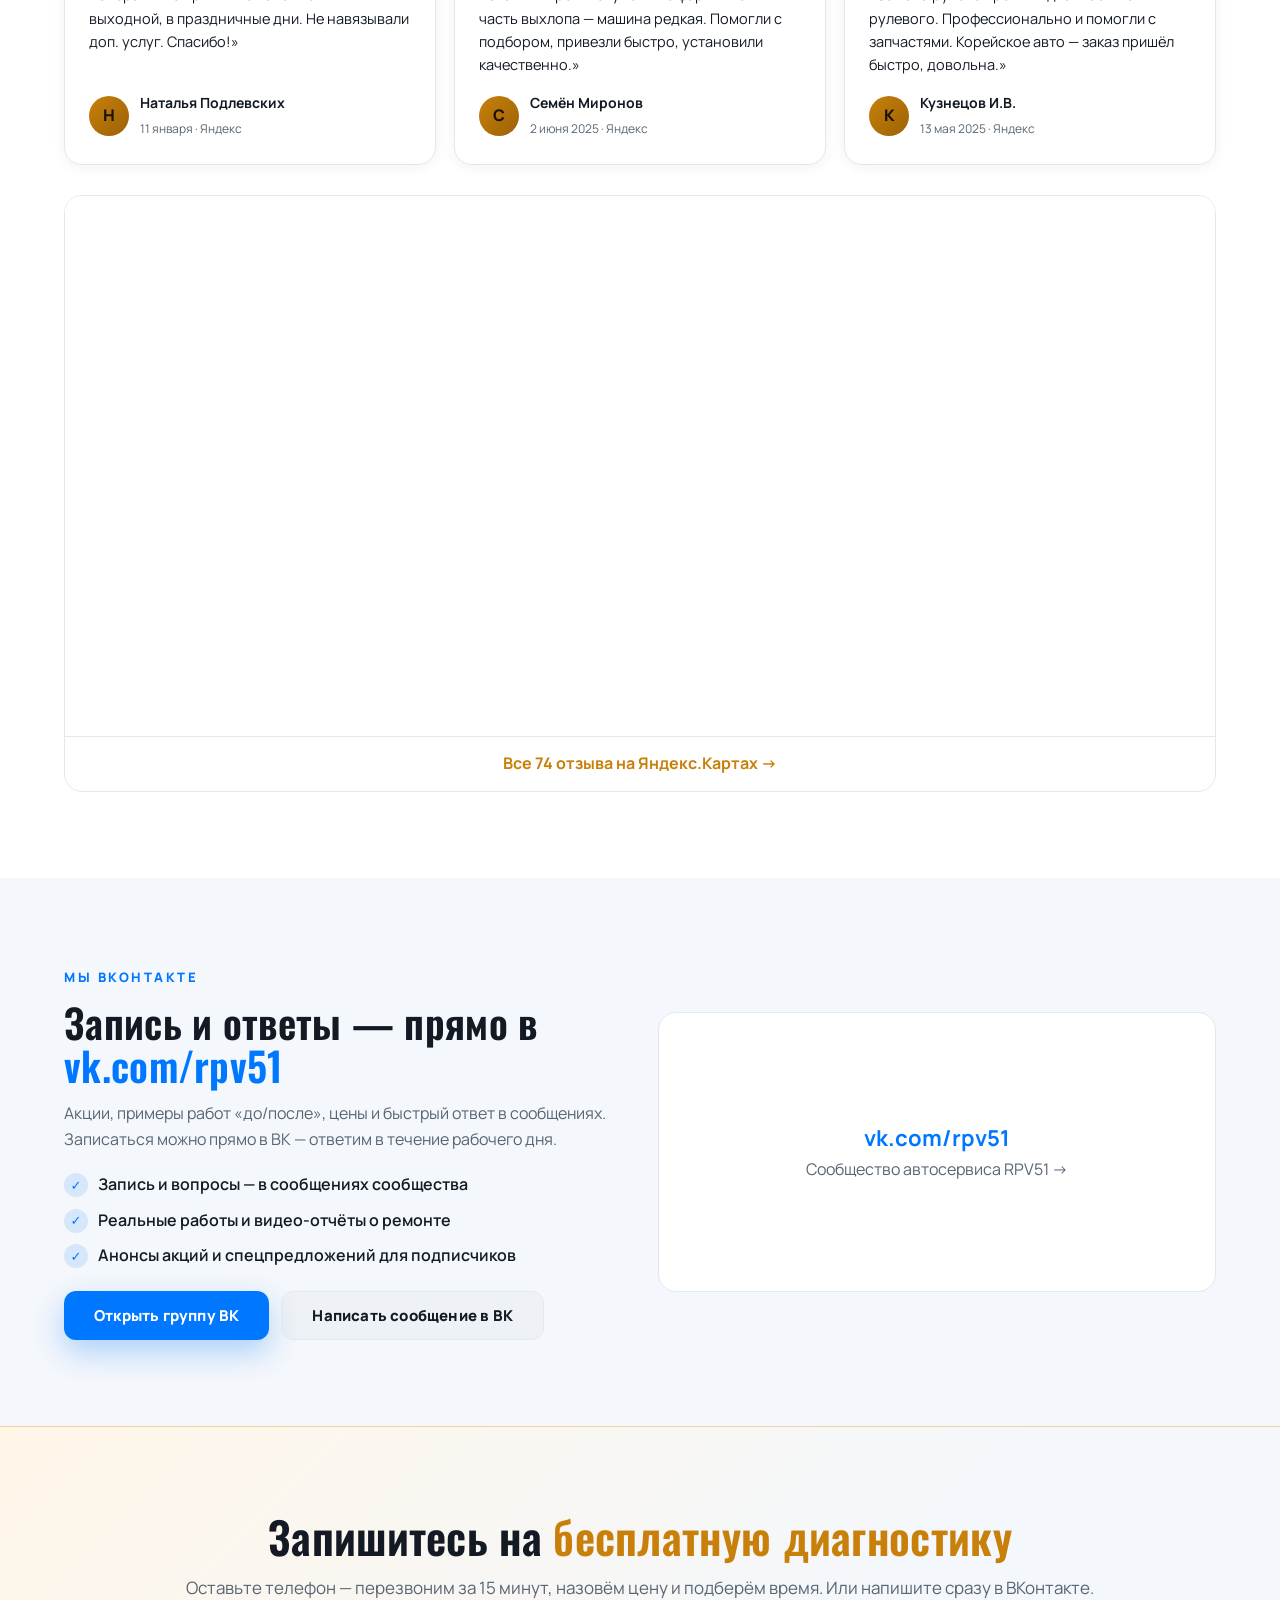
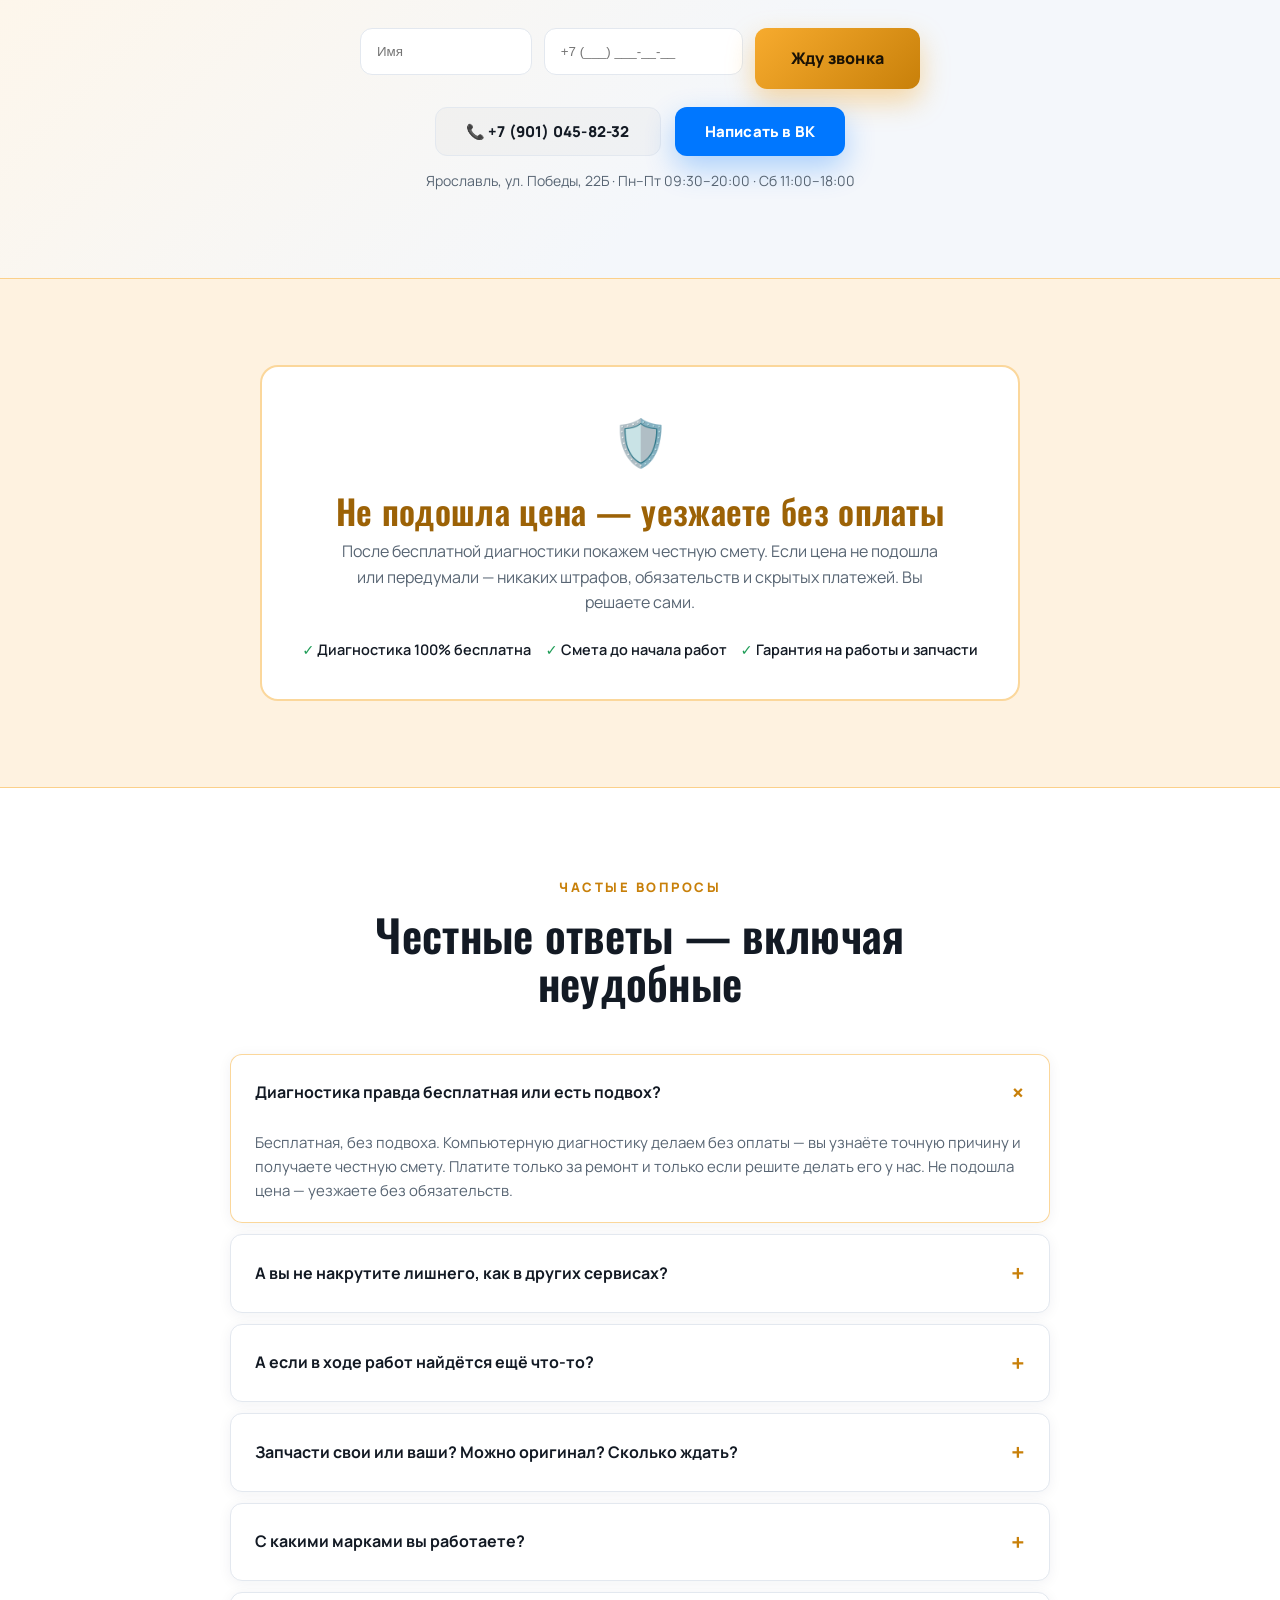
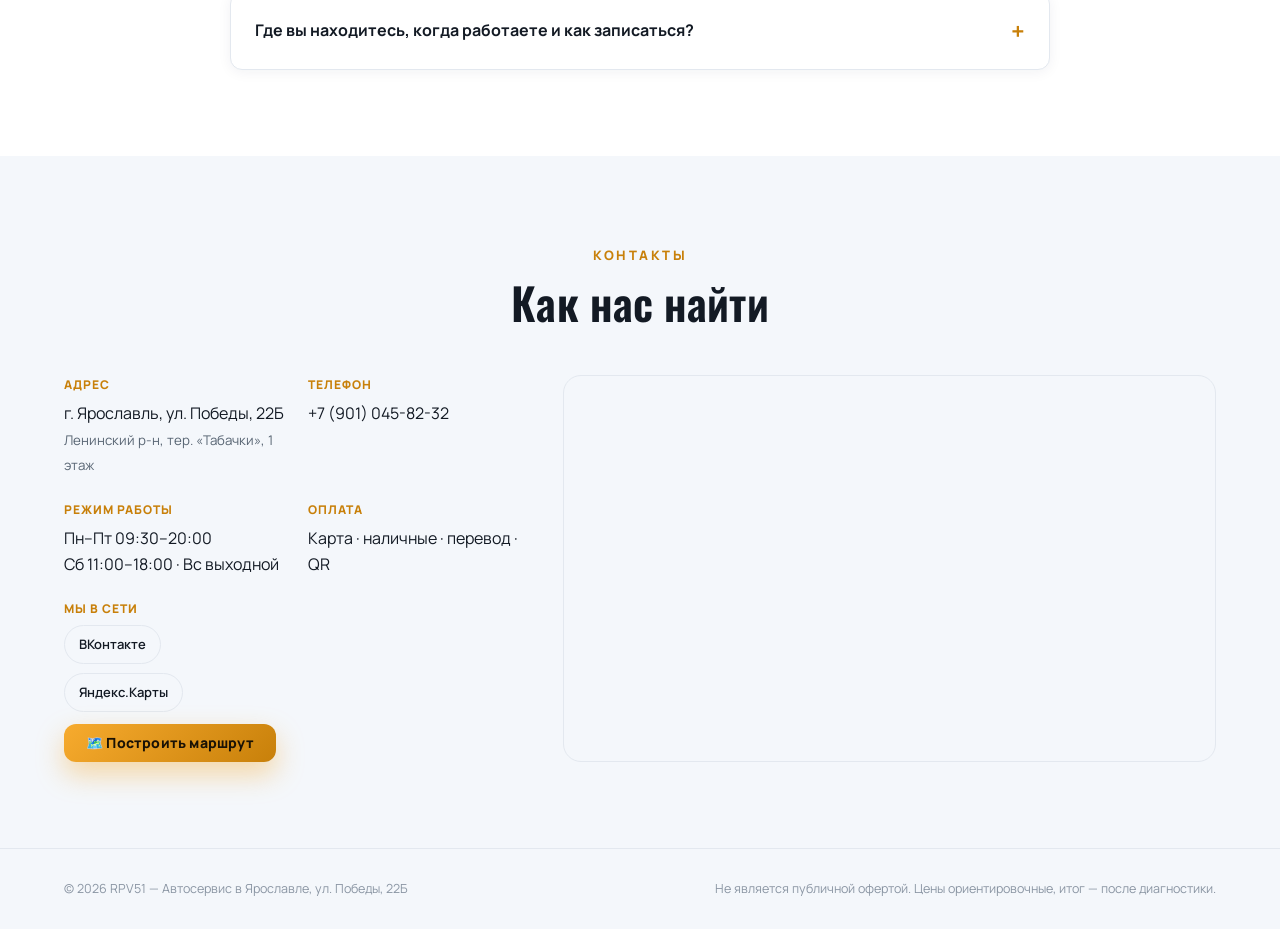
==== commit 307b70b2: "lp: актуализация рейтинга 5,0 — 74 отзыва / 94 оценки (06.09.2026)" ====
--- a/lp/index.html
+++ b/lp/index.html
@@ -35,14 +35,14 @@
     "@context":"https://schema.org","@type":"AutoRepair","name":"RPV51","url":"https://rpv51-yar.ru/","telephone":"+7-901-045-82-32","priceRange":"₽₽",
     "address":{"@type":"PostalAddress","streetAddress":"ул. Победы, 22Б","addressLocality":"Ярославль","addressRegion":"Ярославская область","addressCountry":"RU"},
     "openingHoursSpecification":[{"@type":"OpeningHoursSpecification","dayOfWeek":["Monday","Tuesday","Wednesday","Thursday","Friday"],"opens":"09:30","closes":"20:00"},{"@type":"OpeningHoursSpecification","dayOfWeek":"Saturday","opens":"11:00","closes":"18:00"}],
-    "aggregateRating":{"@type":"AggregateRating","ratingValue":"5.0","reviewCount":"73"}
+    "aggregateRating":{"@type":"AggregateRating","ratingValue":"5.0","reviewCount":"74"}
   }
   </script>
   <script type="application/ld+json">
   {
     "@context":"https://schema.org","@type":"FAQPage","mainEntity":[
       {"@type":"Question","name":"Диагностика правда бесплатная или есть подвох?","acceptedAnswer":{"@type":"Answer","text":"Бесплатная, без подвоха. Компьютерную диагностику делаем без оплаты — вы узнаёте точную причину и получаете честную смету. Платите только за ремонт и только если решите делать его у нас."}},
-      {"@type":"Question","name":"А вы не накрутите лишнего, как в других сервисах?","acceptedAnswer":{"@type":"Answer","text":"Нет. Смету согласовываем до начала работ и не выходим за неё без вашего согласия, доп. услуги не навязываем. Об этом пишут клиенты в 73 отзывах с рейтингом 5,0 на Яндекс.Картах."}},
+      {"@type":"Question","name":"А вы не накрутите лишнего, как в других сервисах?","acceptedAnswer":{"@type":"Answer","text":"Нет. Смету согласовываем до начала работ и не выходим за неё без вашего согласия, доп. услуги не навязываем. Об этом пишут клиенты в 74 отзывах с рейтингом 5,0 на Яндекс.Картах."}},
       {"@type":"Question","name":"Запчасти свои или ваши? Можно оригинал?","acceptedAnswer":{"@type":"Answer","text":"Как вам удобно. Подберём и закажем запчасти сами — быстро и по адекватной цене, включая оригинал. Можно привезти и свои. На запчасти и работы даём гарантию."}},
       {"@type":"Question","name":"С какими марками вы работаете?","acceptedAnswer":{"@type":"Answer","text":"Более 30 марок, легковые и коммерческие — от Hyundai Solaris до Ford Mustang. Двигатель, ходовая, тормоза, выхлоп, МКПП и сцепление, автоэлектрика, ТО, шиномонтаж R13-R22."}},
       {"@type":"Question","name":"Где вы находитесь и когда работаете?","acceptedAnswer":{"@type":"Answer","text":"Ярославль, ул. Победы, 22Б (Ленинский р-н, тер. «Табачки»). Пн-Пт 09:30-20:00, Сб 11:00-18:00. Телефон +7(901)045-82-32."}}
@@ -50,6 +50,9 @@
   }
   </script>
 <link rel="canonical" href="https://rpv51-yar.ru/lp/">
+  <meta name="twitter:card" content="summary_large_image" />
+  <meta name="twitter:title" content="RPV51 — чинят только то, что реально сломалось. Бесплатная диагностика" />
+  <meta name="twitter:image" content="https://rpv51-yar.ru/lp/assets/work5.jpg" />
 </head>
 <body>
 
@@ -58,7 +61,7 @@
     <div class="container header__inner">
       <a href="#top" class="logo"><span class="logo__mark">RPV<span class="logo__accent">51</span></span><span class="logo__sub">Автосервис · Ярославль</span></a>
       <div class="header__meta">
-        <span class="header__rating">★★★★★<b>5,0 · 73 отзыва</b></span>
+        <span class="header__rating">★★★★★<b>5,0 · 74 отзыва</b></span>
         <a href="tel:+79010458232" class="header__phone js-call"><b>+7 (901) 045-82-32</b><small>Пн–Сб · перезвоним за 15 мин</small></a>
         <button type="button" class="btn btn--primary btn--sm js-book">Записаться</button>
       </div>
@@ -82,7 +85,7 @@
           <li><span class="ic">🚗</span> 30+ марок — от Hyundai Solaris до Ford Mustang</li>
         </ul>
         <div class="hero__trust">
-          <span class="trust-chip">★ <b>5,0</b> / 73 отзыва</span>
+          <span class="trust-chip">★ <b>5,0</b> / 74 отзыва</span>
           <span class="trust-chip">⏱️ Перезвоним за 15 мин</span>
           <span class="trust-chip">📅 Работаем в субботу</span>
           <span class="trust-chip">🛡️ Гарантия на работы и запчасти</span>
@@ -114,7 +117,7 @@
   <!-- TRUST STRIP -->
   <section class="tstrip">
     <div class="container tstrip__inner">
-      <div class="tstat"><div class="num">5,0★</div><span>рейтинг · 73 отзыва на Яндекс.Картах</span></div>
+      <div class="tstat"><div class="num">5,0★</div><span>рейтинг · 74 отзыва на Яндекс.Картах</span></div>
       <div class="tstat"><div class="num">2026</div><span>награда «Хорошее место»</span></div>
       <div class="tstat"><div class="num">30+</div><span>марок: легковые и коммерческие</span></div>
       <div class="tstat"><div class="num">0 ₽</div><span>компьютерная диагностика</span></div>
@@ -137,7 +140,7 @@
           <ul class="vkblock__list">
             <li>Бесплатная компьютерная диагностика любой системы</li>
             <li>Смета до работ — итог не вырастет без вашего согласия</li>
-            <li>«Не накручивают», «не навязывают» — так пишут в 73 отзывах</li>
+            <li>«Не накручивают», «не навязывают» — так пишут в 74 отзывах</li>
             <li>Поможем с подбором и заказом запчастей, включая оригинал</li>
             <li>Гарантия на работы · принимаем даже в субботу · не тянем сроки</li>
           </ul>
@@ -197,9 +200,9 @@
   <!-- REVIEWS -->
   <section class="section" id="reviews">
     <div class="container">
-      <div class="section__head"><span class="section__tag">Отзывы</span><h2 class="section__title">5,0★ и 73 отзыва — нам доверяют</h2></div>
+      <div class="section__head"><span class="section__tag">Отзывы</span><h2 class="section__title">5,0★ и 74 отзыва — нам доверяют</h2></div>
       <div class="reviews-top">
-        <div class="reviews-score"><div class="num">5,0</div><div class="stars">★★★★★</div><small>73 отзыва · 93 оценки</small></div>
+        <div class="reviews-score"><div class="num">5,0</div><div class="stars">★★★★★</div><small>74 отзыва · 94 оценки</small></div>
         <div class="reviews-divider"></div>
         <div class="reviews-award"><span class="ic">🏆</span><div><b>«Хорошее место 2026»</b><span>награда Яндекс.Карт за высокий рейтинг</span></div></div>
       </div>
@@ -213,7 +216,7 @@
       </div>
       <div class="reviews-widget">
         <iframe title="Отзывы RPV51 на Яндекс.Картах" src="https://yandex.ru/maps-reviews-widget/212090615871?comments" width="100%" height="540" style="border:0" loading="lazy"></iframe>
-        <a class="reviews-widget__link" href="https://yandex.ru/maps/org/212090615871/" target="_blank" rel="noopener">Все 73 отзыва на Яндекс.Картах →</a>
+        <a class="reviews-widget__link" href="https://yandex.ru/maps/org/212090615871/" target="_blank" rel="noopener">Все 74 отзыва на Яндекс.Картах →</a>
       </div>
     </div>
   </section>
@@ -281,7 +284,7 @@
       <div class="section__head"><span class="section__tag">Частые вопросы</span><h2 class="section__title">Честные ответы — включая неудобные</h2></div>
       <div class="faq">
         <details class="faq__item" open><summary class="faq__q">Диагностика правда бесплатная или есть подвох?</summary><p class="faq__a">Бесплатная, без подвоха. Компьютерную диагностику делаем без оплаты — вы узнаёте точную причину и получаете честную смету. Платите только за ремонт и только если решите делать его у нас. Не подошла цена — уезжаете без обязательств.</p></details>
-        <details class="faq__item"><summary class="faq__q">А вы не накрутите лишнего, как в других сервисах?</summary><p class="faq__a">Нет. Смету согласовываем до начала работ и не выходим за неё без вашего согласия, доп. услуги не навязываем. Об этом прямо пишут клиенты в 73 отзывах с рейтингом 5,0 на Яндекс.Картах: «не накручивают», «не разводят».</p></details>
+        <details class="faq__item"><summary class="faq__q">А вы не накрутите лишнего, как в других сервисах?</summary><p class="faq__a">Нет. Смету согласовываем до начала работ и не выходим за неё без вашего согласия, доп. услуги не навязываем. Об этом прямо пишут клиенты в 74 отзывах с рейтингом 5,0 на Яндекс.Картах: «не накручивают», «не разводят».</p></details>
         <details class="faq__item"><summary class="faq__q">А если в ходе работ найдётся ещё что-то?</summary><p class="faq__a">Сразу свяжемся, покажем и объясним, что и почему. Решение всегда за вами — без вашего «да» ничего не делаем и не выставляем в счёт.</p></details>
         <details class="faq__item"><summary class="faq__q">Запчасти свои или ваши? Можно оригинал? Сколько ждать?</summary><p class="faq__a">Как вам удобно. Подберём и закажем запчасти сами — быстро и по адекватной цене, включая оригинал, заранее назовём срок поставки. Можно привезти и свои. На запчасти и работы даём гарантию.</p></details>
         <details class="faq__item"><summary class="faq__q">С какими марками вы работаете?</summary><p class="faq__a">Более 30 марок, легковые и коммерческие — от Hyundai Solaris до Ford Mustang. Двигатель (бензин/дизель), ходовая, тормоза, выхлоп, МКПП и сцепление, автоэлектрика, ТО, замена масла, шиномонтаж R13-R22.</p></details>
--- a/lp/styles.css
+++ b/lp/styles.css
@@ -270,6 +270,9 @@
   .tstrip__inner{grid-template-columns:repeat(2,1fr);gap:22px}
 }
 @media(max-width:760px){
+  /* FA-гейт 2026-09-04: VK-виджет фиксированной ширины давил страницу (overflow 182px на 390) */
+  .vkblock__widget{max-width:100%;width:100%;overflow:hidden}
+
   .modal__card{max-height:min(92vh,calc(100vh - 120px));padding-bottom:max(env(safe-area-inset-bottom),28px)}
   .header__phone,.header__rating{display:none}
   .section{padding:60px 0}
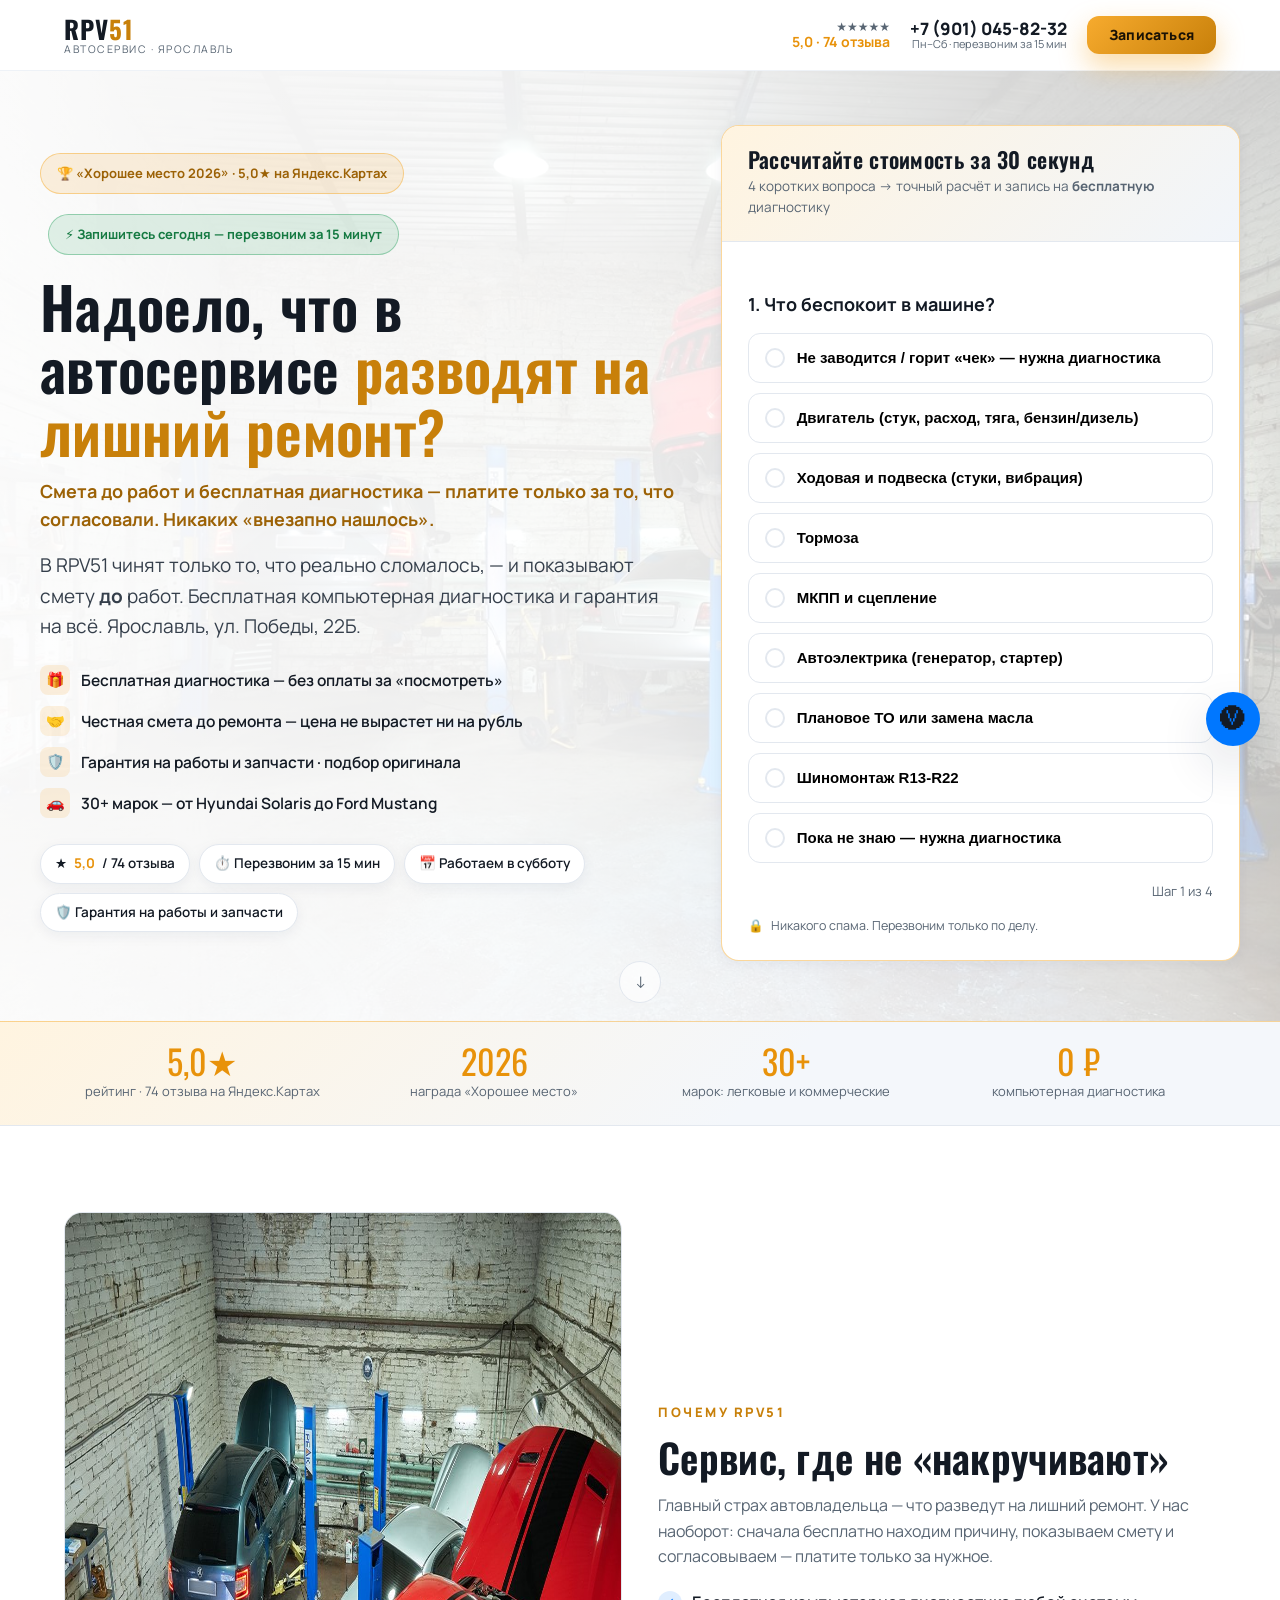
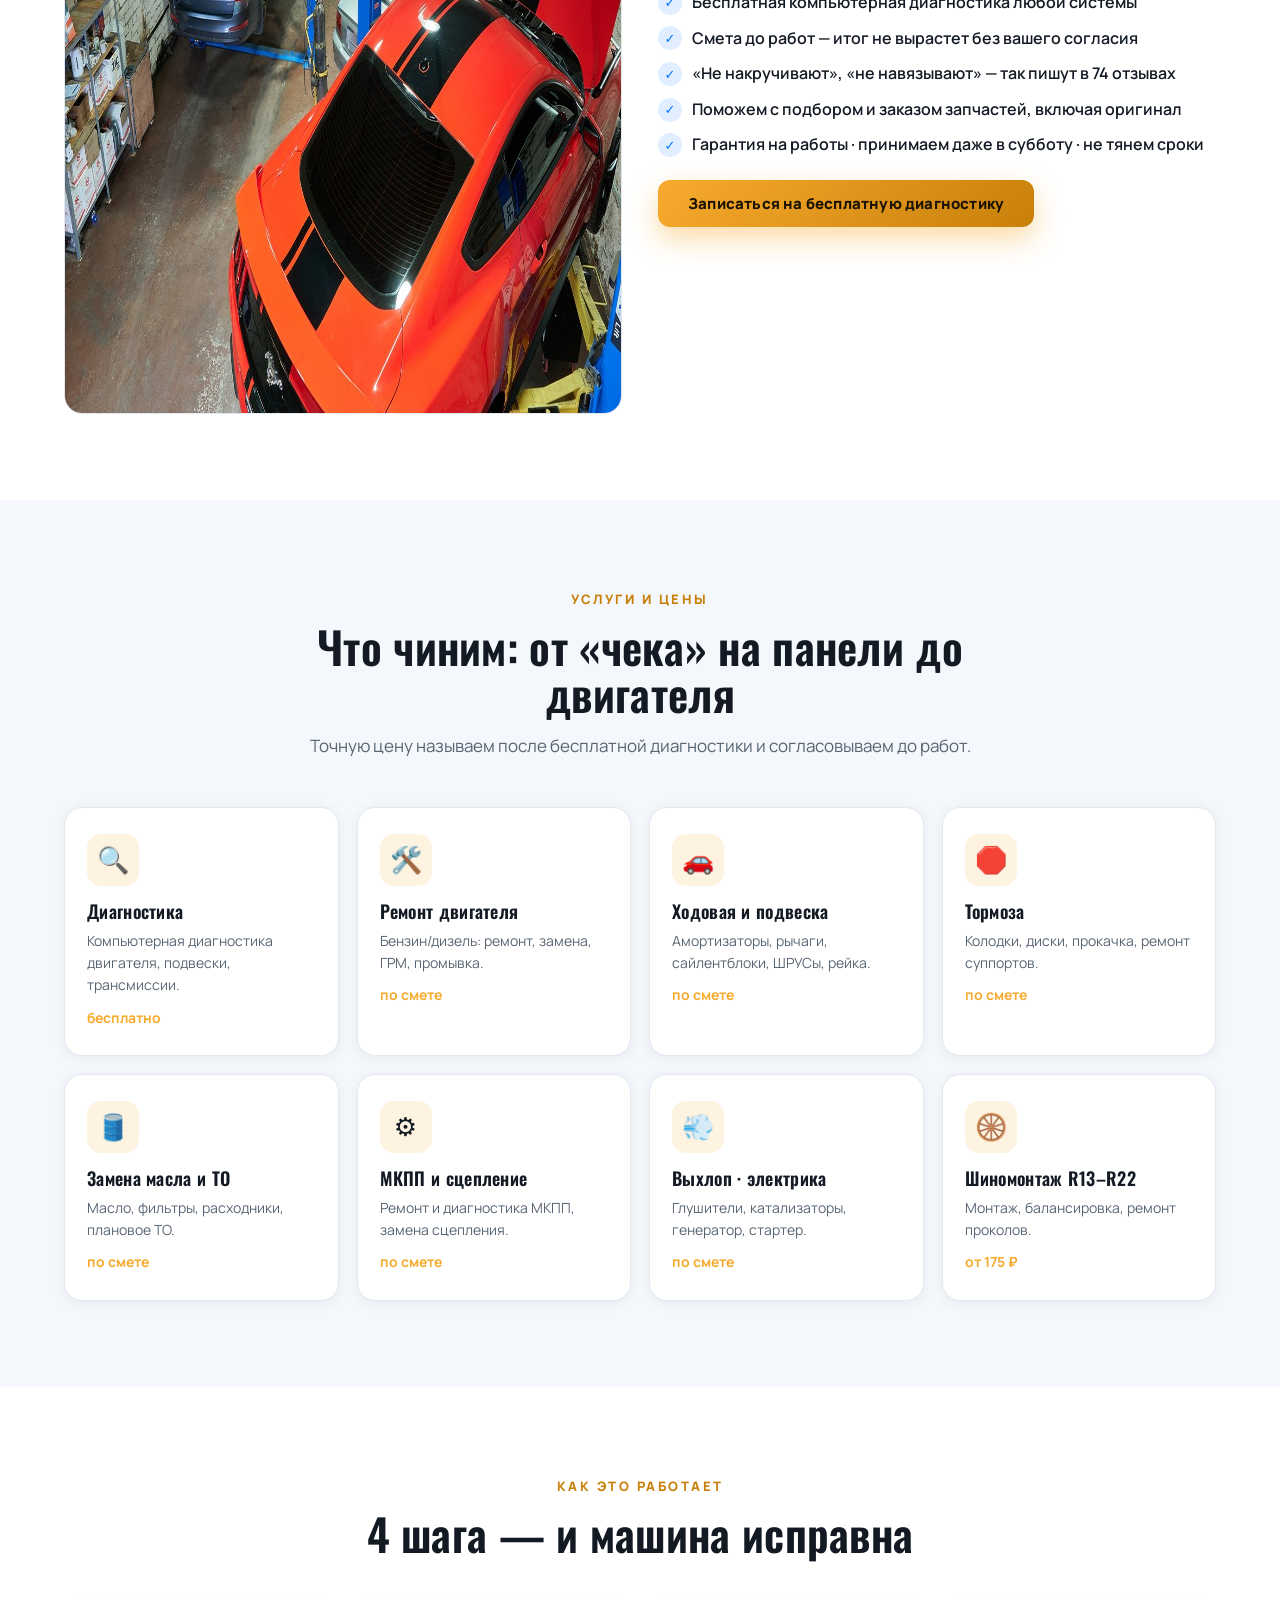
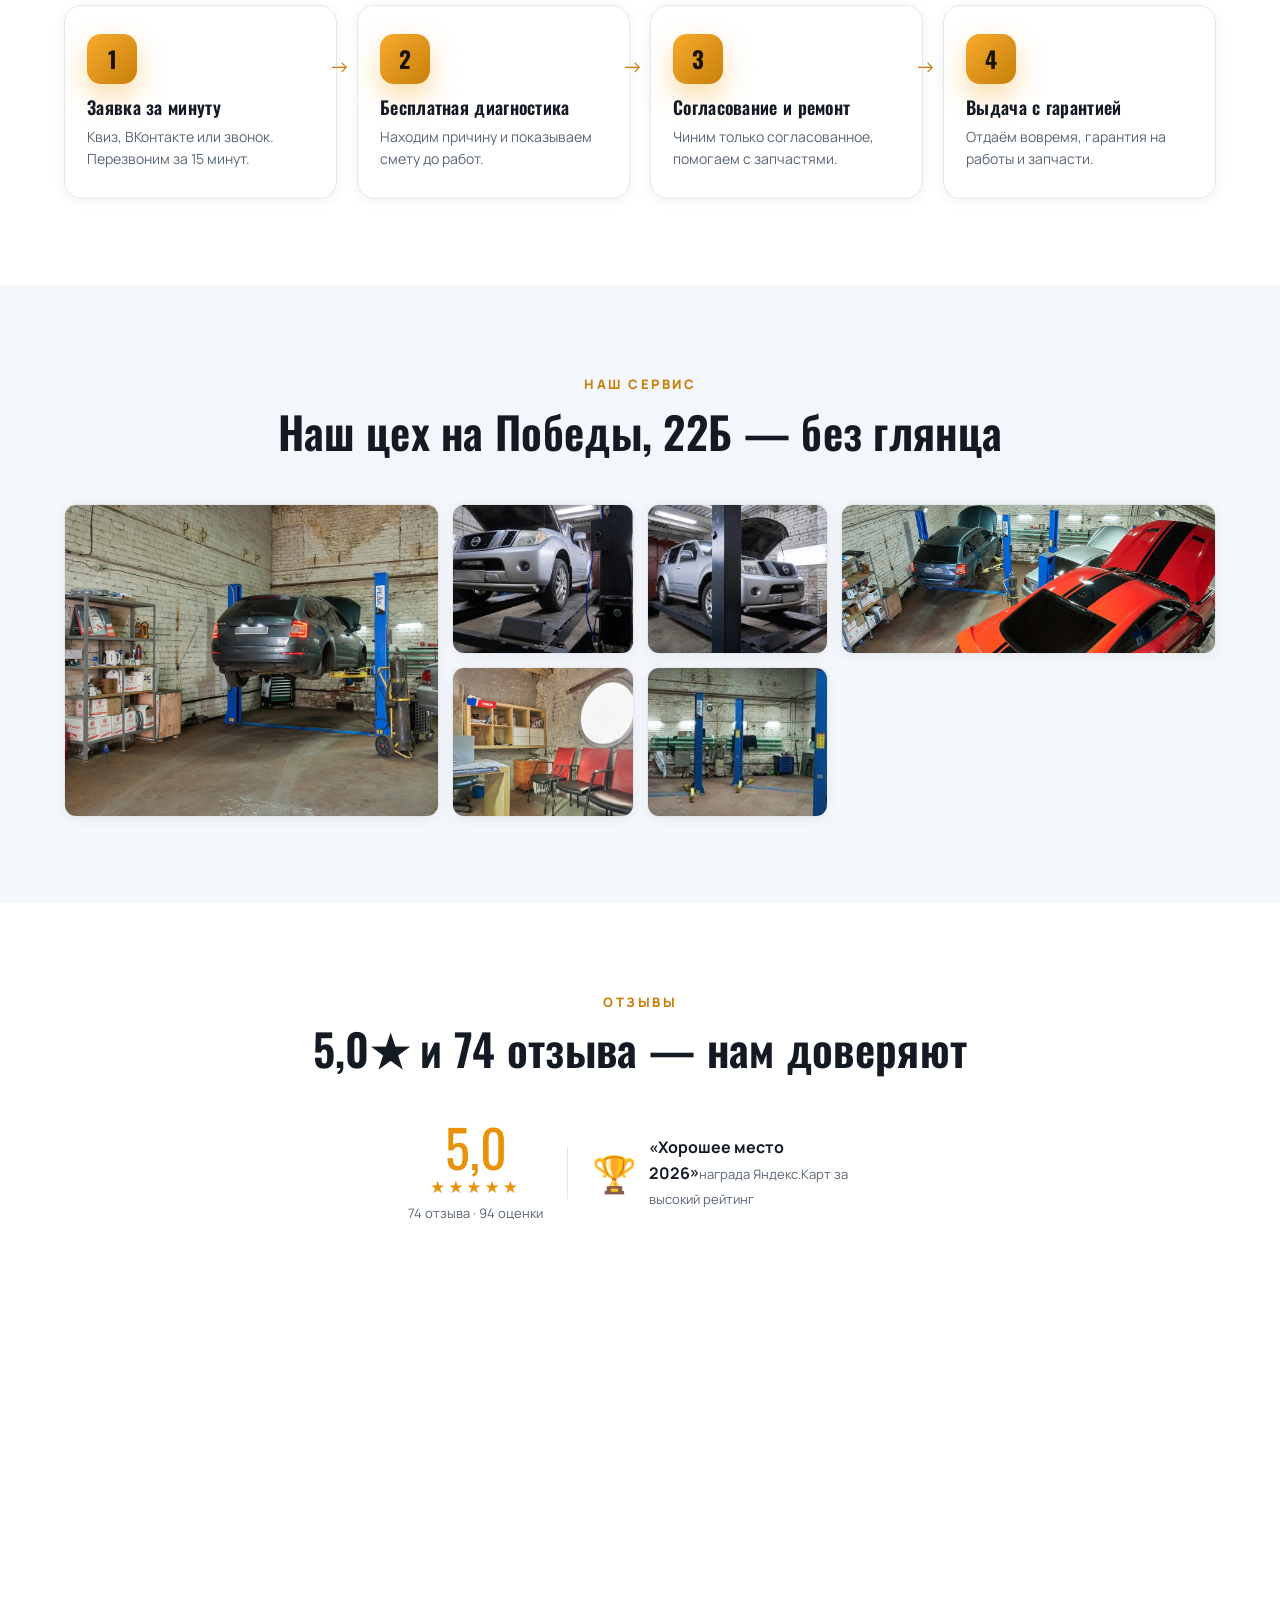
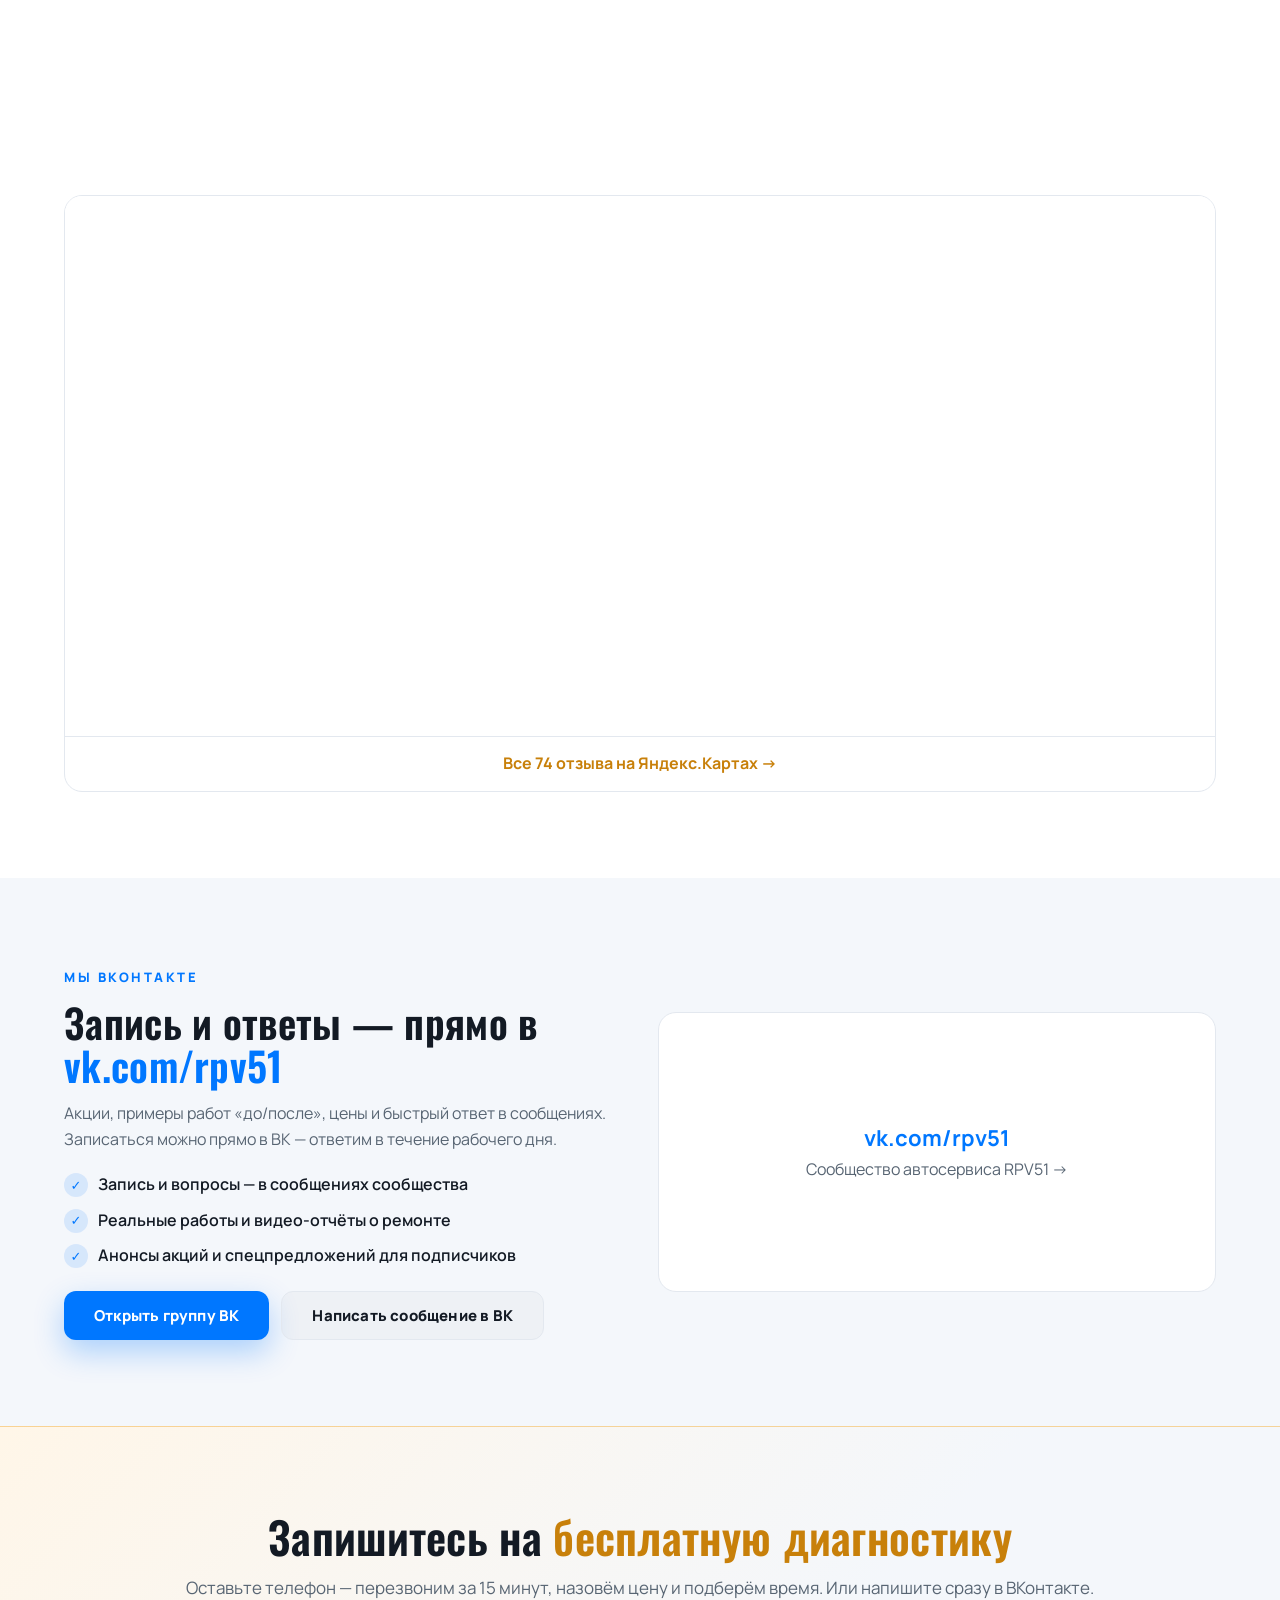
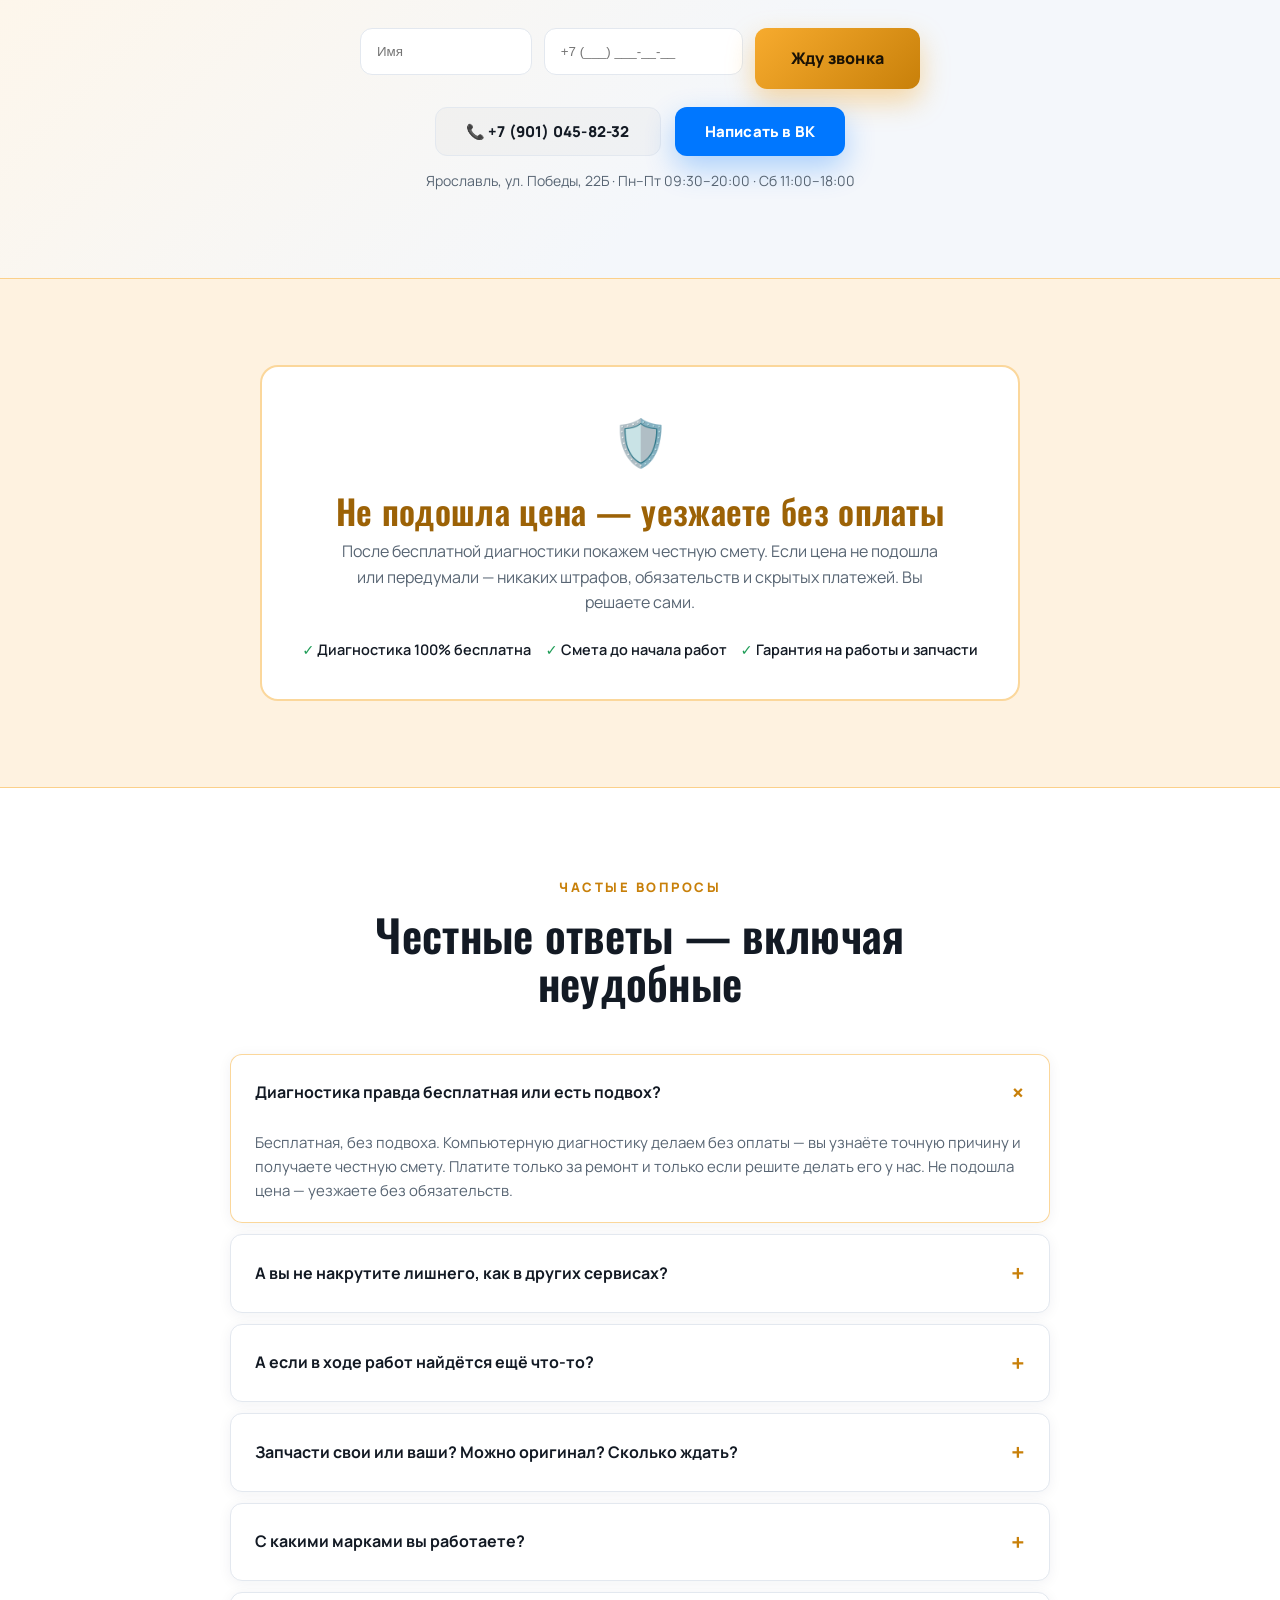
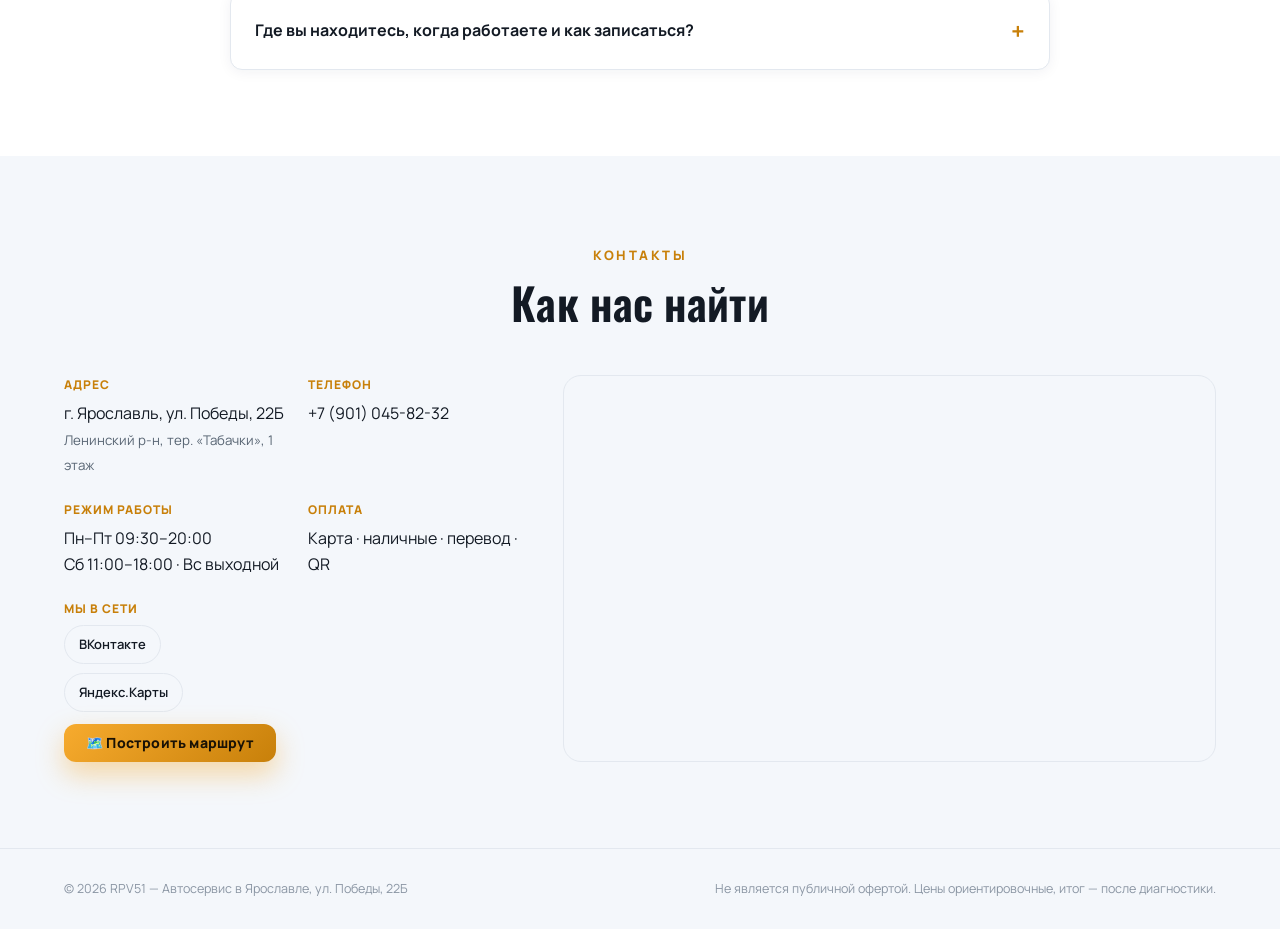
==== commit 5a860fc3: "Метрика 96237257: tag.js loader на / и /lp/ (init+reachGoal('lead') уже в script.js, библиотека не г" ====
--- a/lp/index.html
+++ b/lp/index.html
@@ -53,6 +53,13 @@
   <meta name="twitter:card" content="summary_large_image" />
   <meta name="twitter:title" content="RPV51 — чинят только то, что реально сломалось. Бесплатная диагностика" />
   <meta name="twitter:image" content="https://rpv51-yar.ru/lp/assets/work5.jpg" />
+  <!-- Yandex.Metrika 96237257 (N3 night 2026-09-06: tag.js loader; init/reachGoal live in script.js) -->
+  <script type="text/javascript">
+    (function(m,e,t,r,i,k,a){m[i]=m[i]||function(){(m[i].a=m[i].a||[]).push(arguments)};
+    m[i].l=1*new Date();k=e.createElement(t),a=e.getElementsByTagName(t)[0],k.async=1,k.src=r,a.parentNode.insertBefore(k,a)})
+    (window, document, "script", "https://mc.yandex.ru/metrika/tag.js", "ym");
+  </script>
+  <noscript><div><img src="https://mc.yandex.ru/watch/96237257" style="position:absolute;left:-9999px" alt=""></div></noscript>
 </head>
 <body>
 
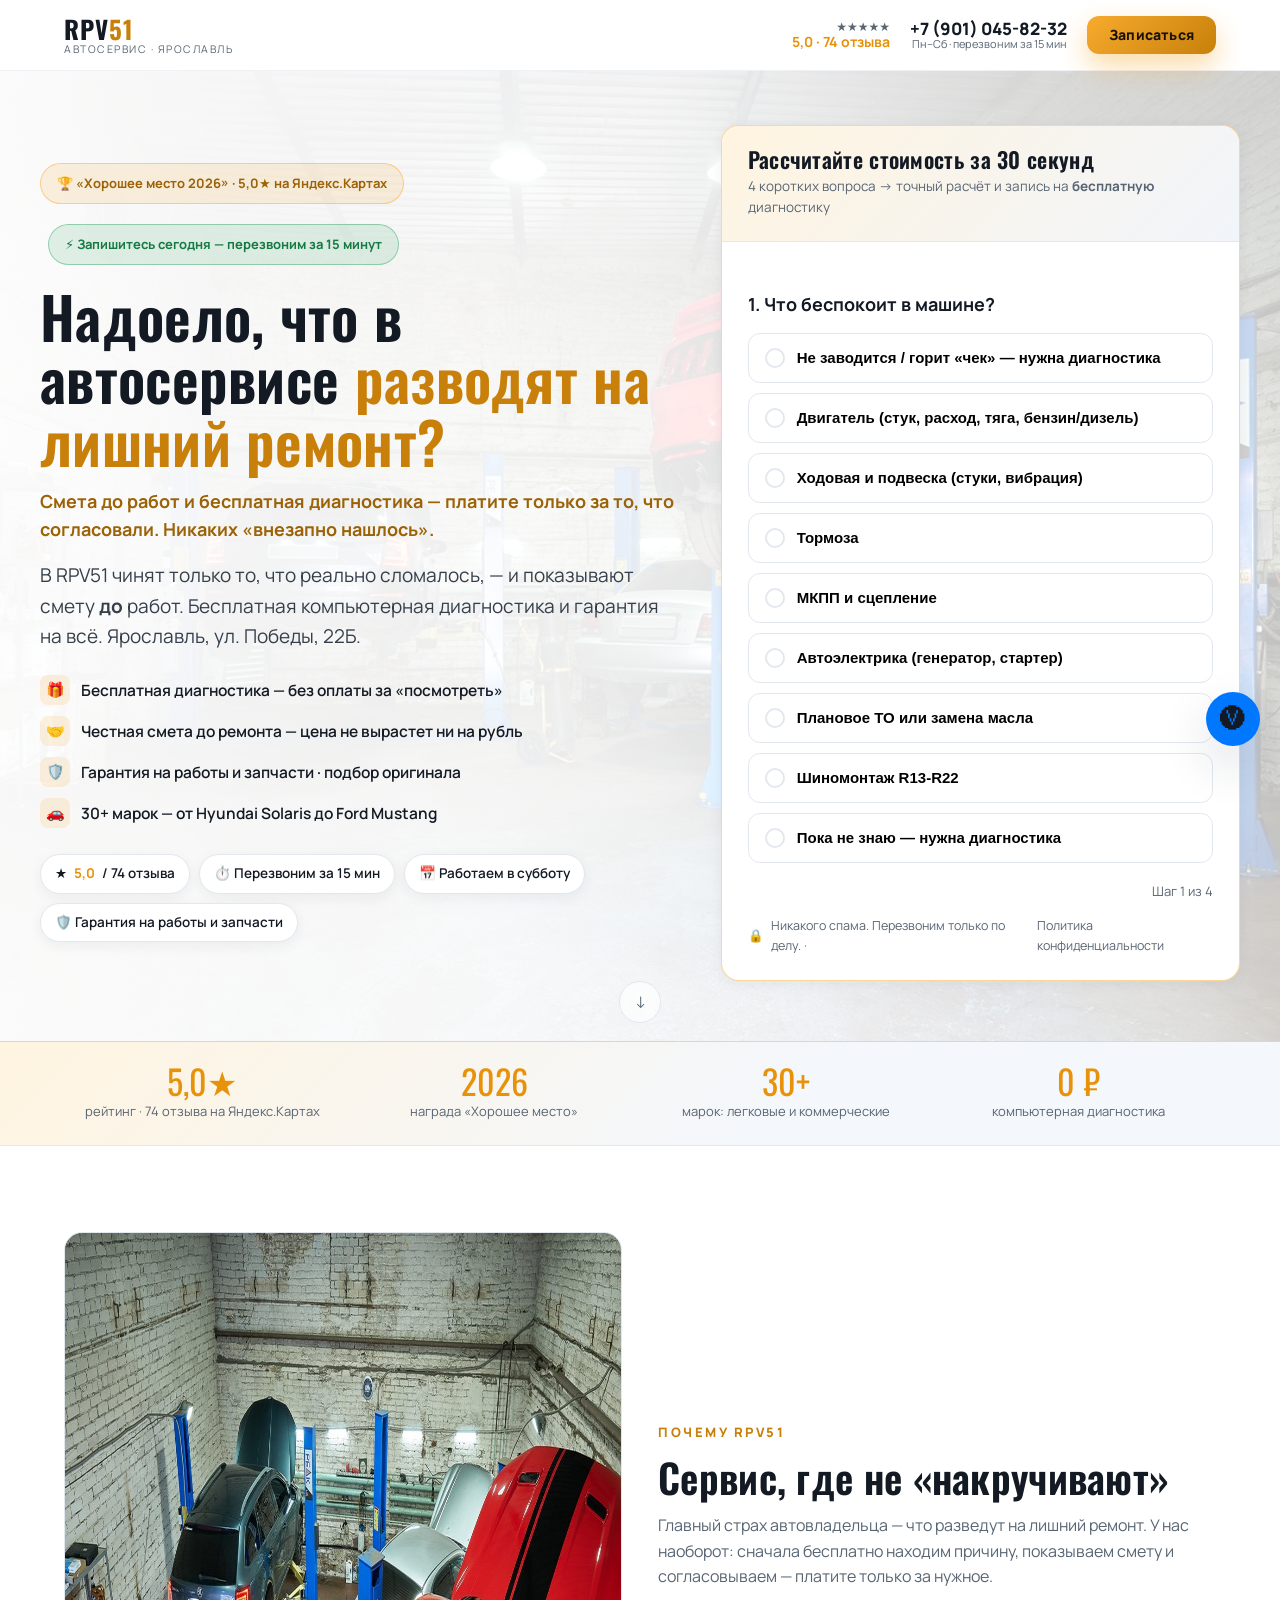
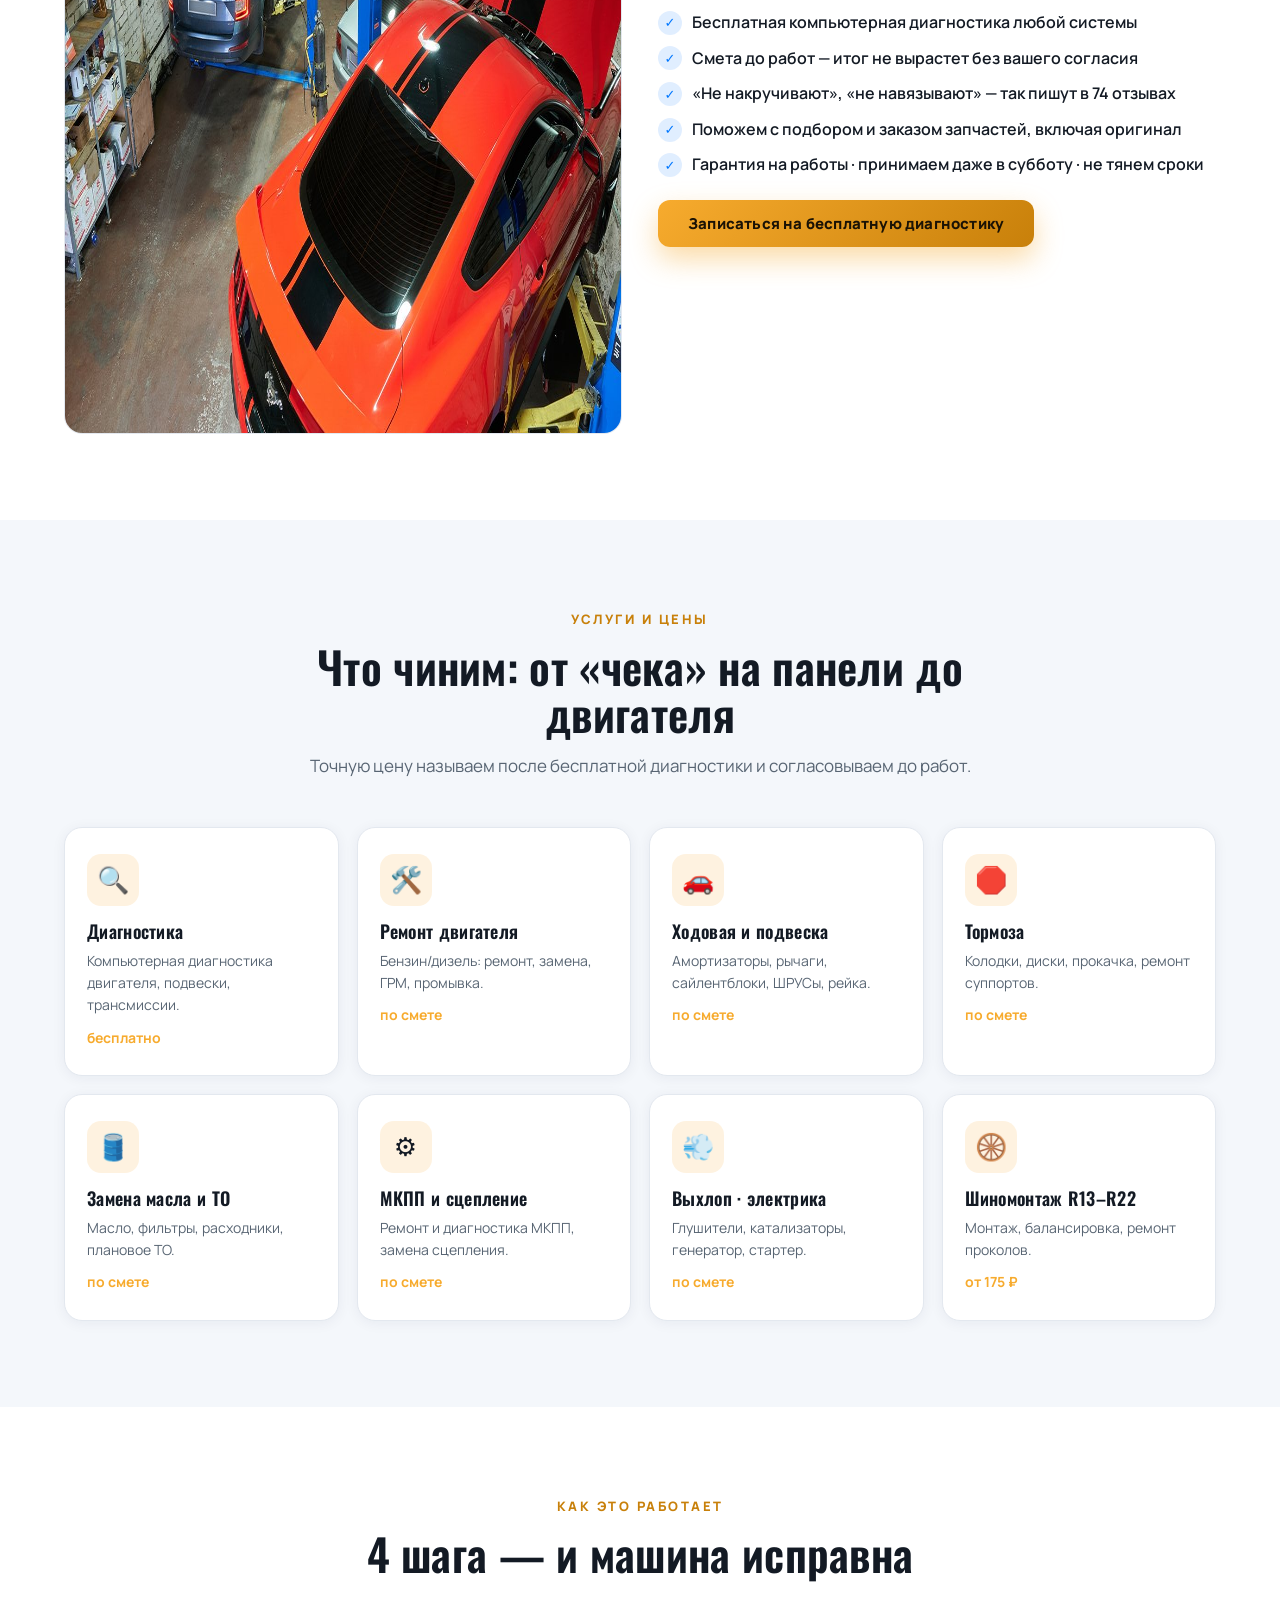
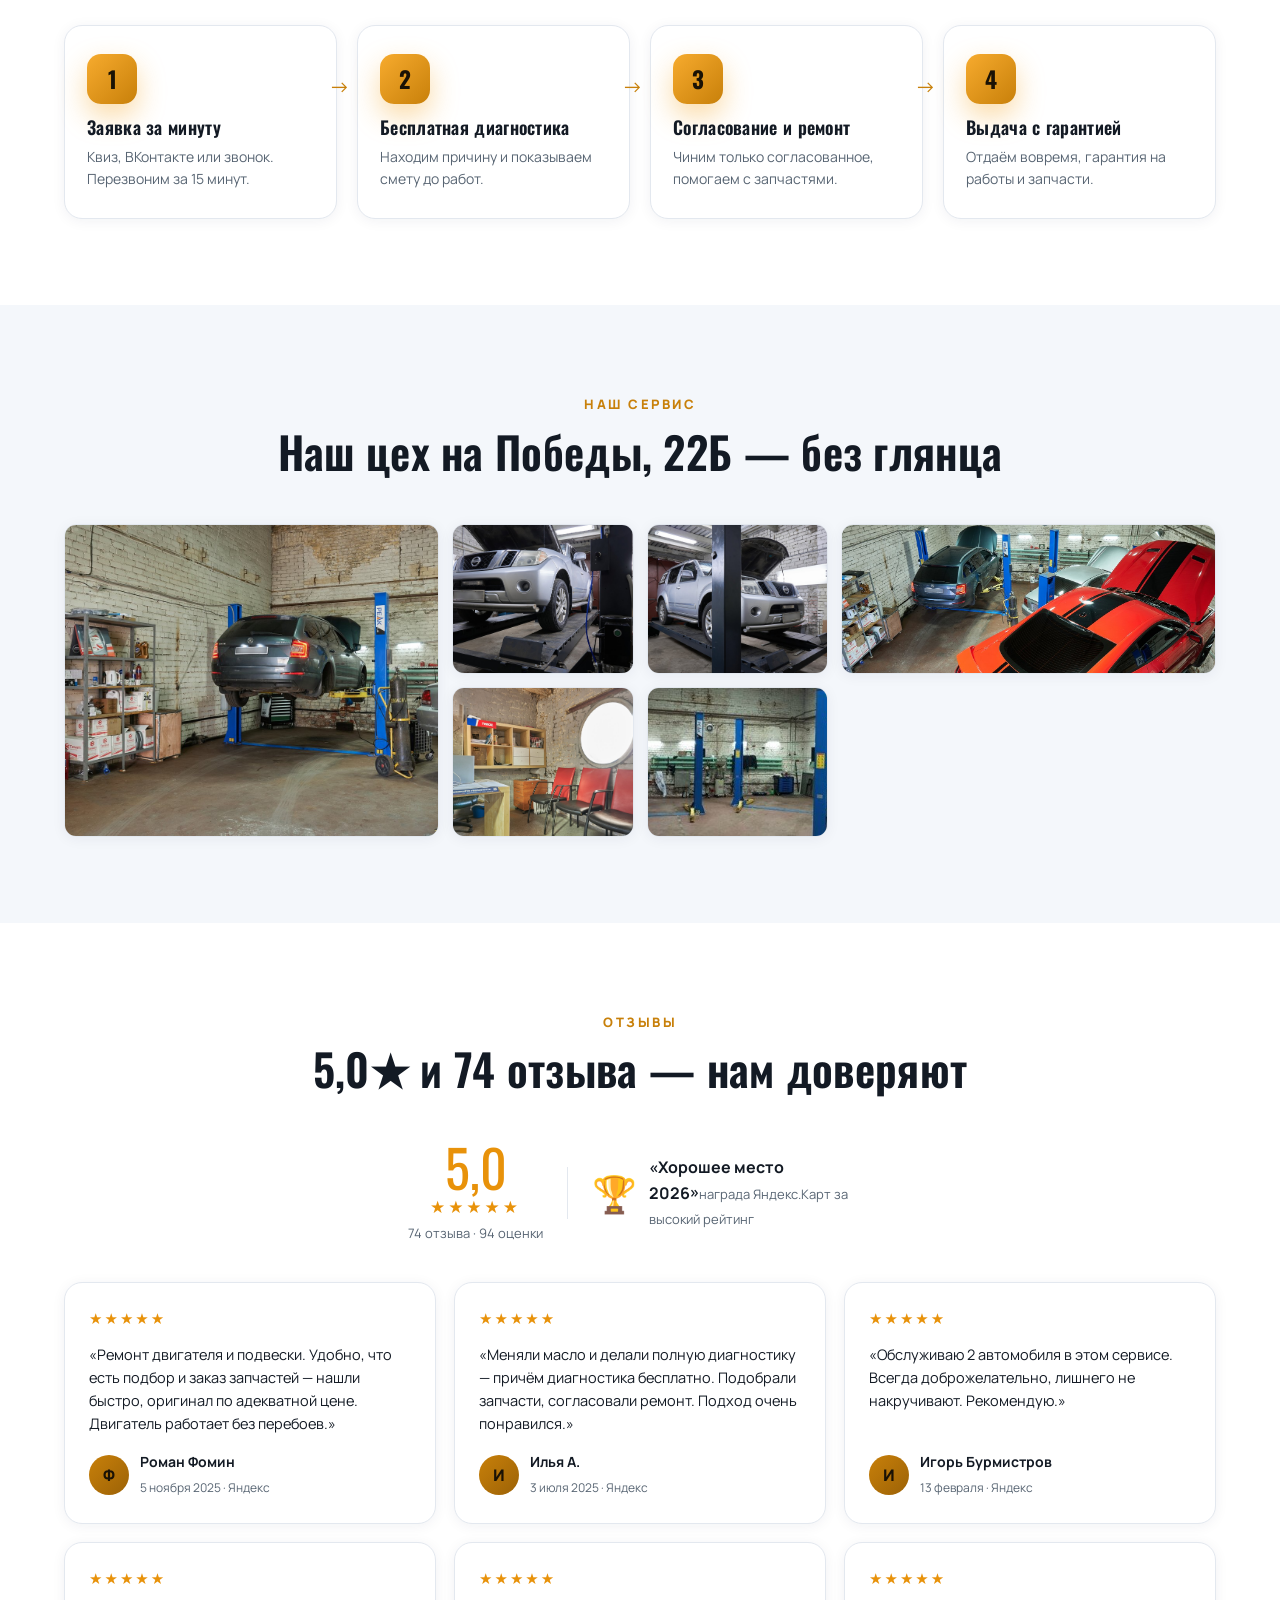
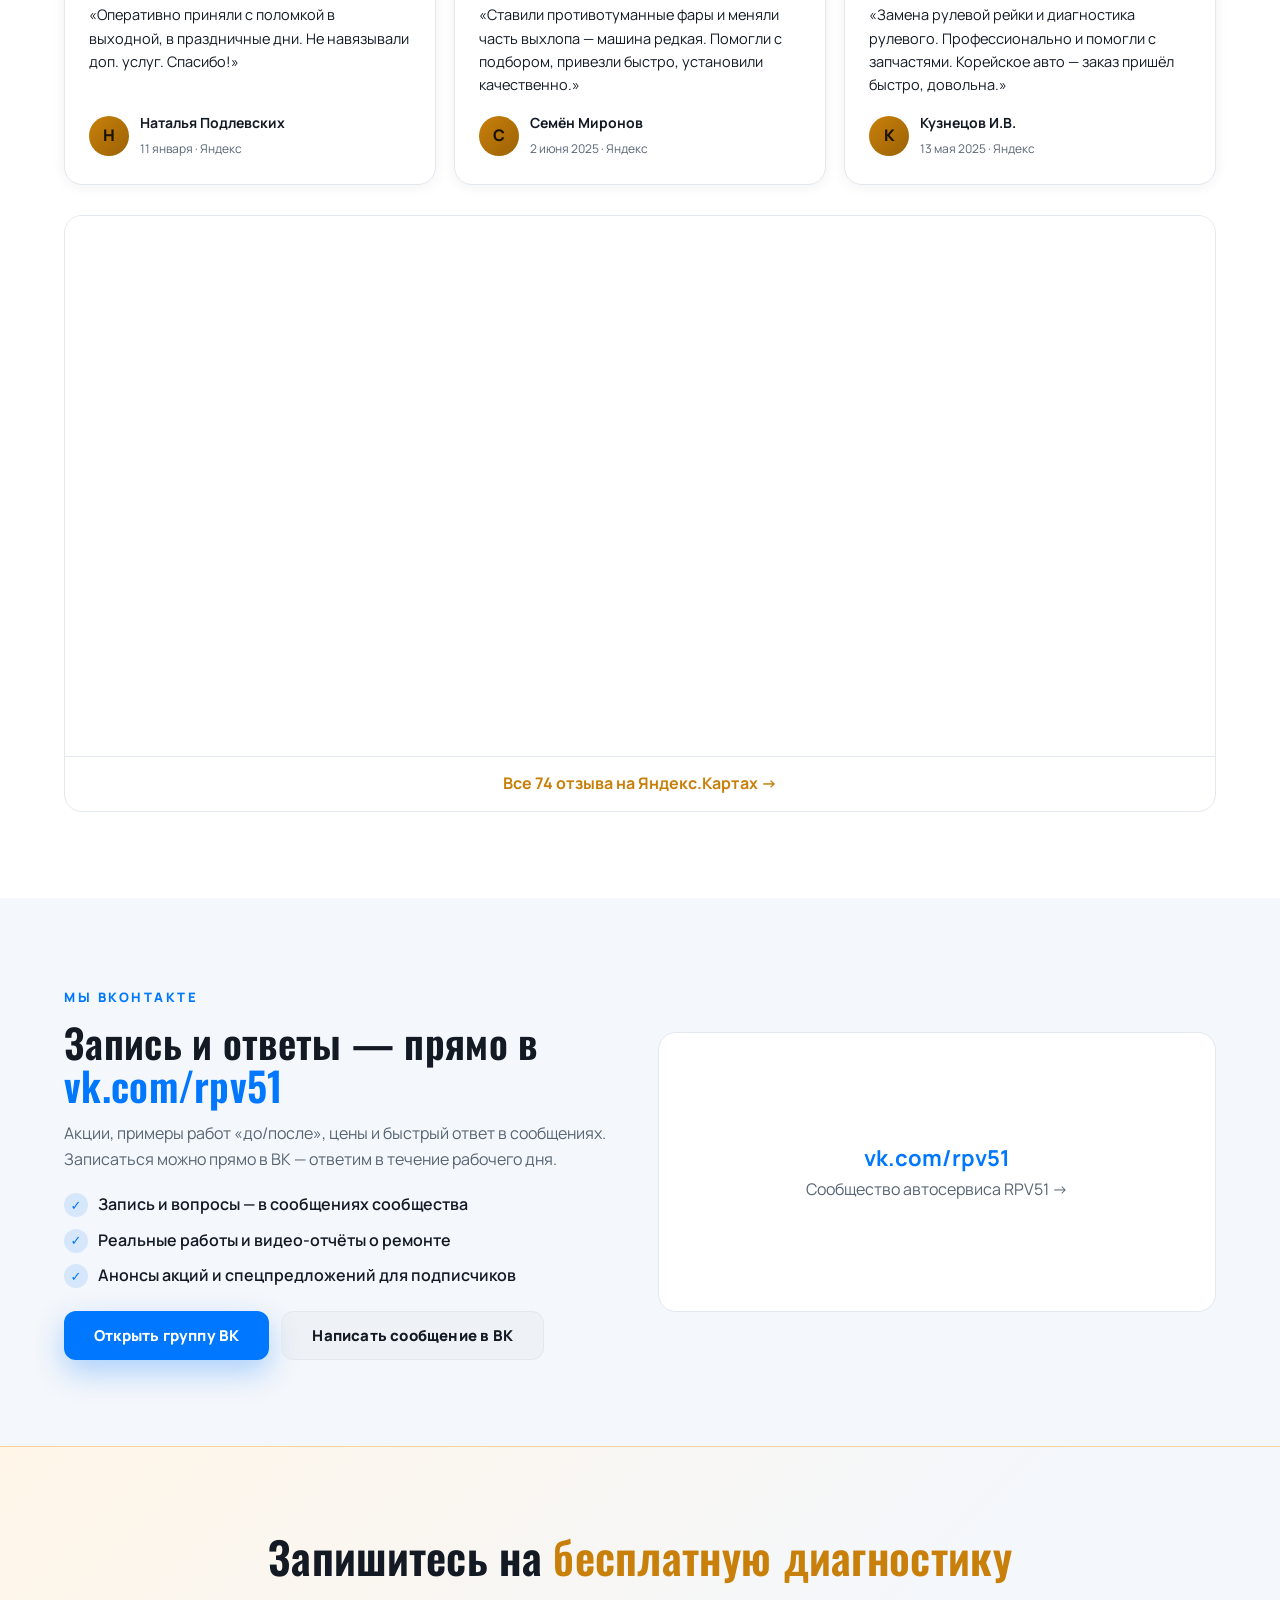
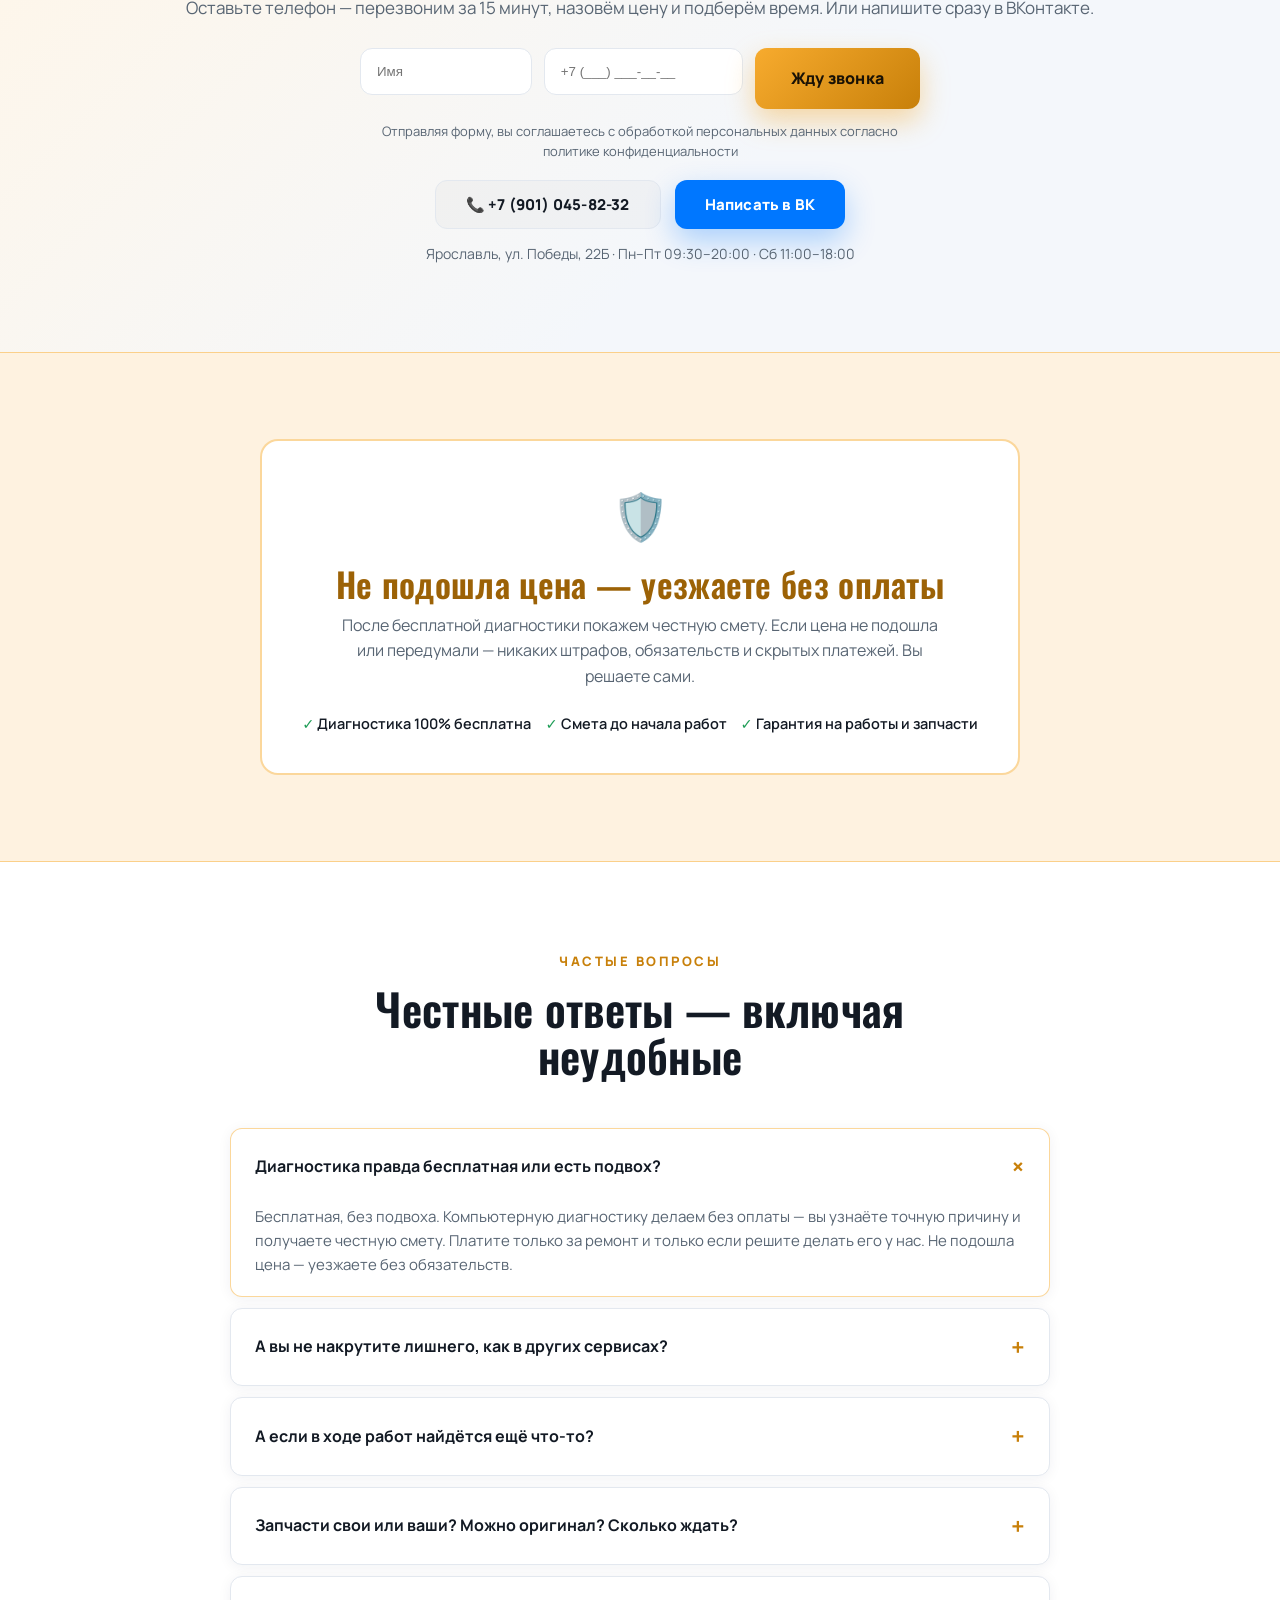
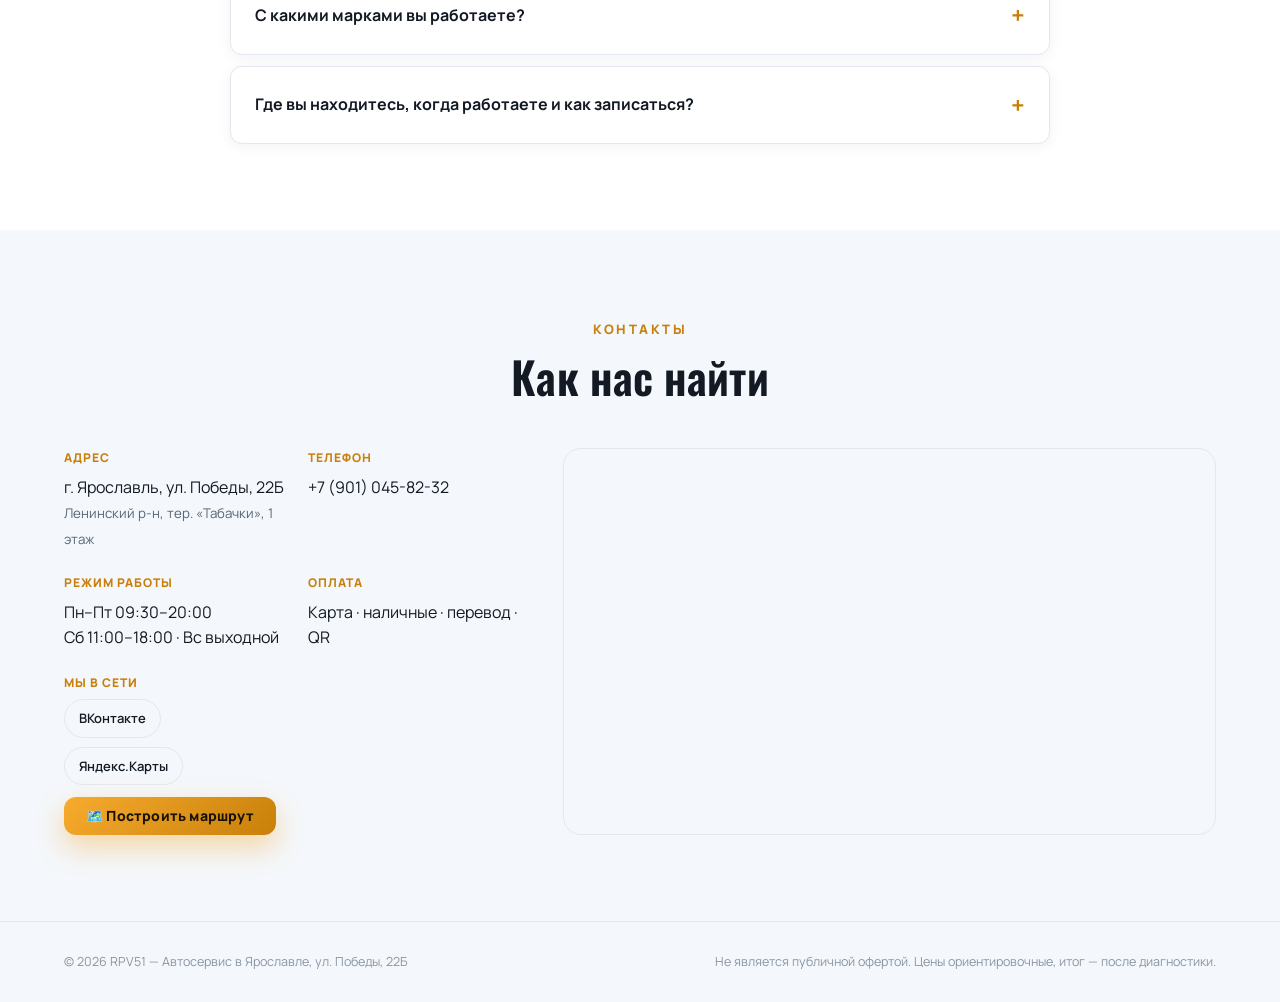
==== commit bb4ed23e: "Legal: канон-адрес 125222 в privacy; ссылки на политику у всех форм /lp/ (152-ФЗ)" ====
--- a/lp/index.html
+++ b/lp/index.html
@@ -114,7 +114,7 @@
             ✅ Заявка принята! Перезвоним в течение 15 минут.<br />
             <a class="btn btn--vk btn--full" id="successVk" target="_blank" rel="noopener" style="margin-top:14px">Написать в ВК</a>
           </div>
-          <p class="quiz__note">Никакого спама. Перезвоним только по делу.</p>
+          <p class="quiz__note">Никакого спама. Перезвоним только по делу. · <a href="/privacy.html" target="_blank" rel="noopener">Политика конфиденциальности</a></p>
         </div>
       </div>
     </div>
@@ -260,6 +260,7 @@
         <input class="field" type="tel" name="phone" aria-label="Телефон" placeholder="+7 (___) ___-__-__" required style="flex:1.2;min-width:140px;border:1.5px solid var(--line);border-radius:var(--radius-sm);background:var(--bg);color:var(--text);padding:15px 16px" />
         <button class="btn btn--primary btn--lg btn--pulse" type="submit">Жду звонка</button>
       </form>
+      <p style="max-width:560px;margin:-6px auto 18px;color:var(--muted);font-size:13px;text-align:center">Отправляя форму, вы соглашаетесь с обработкой персональных данных согласно <a href="/privacy.html" target="_blank" rel="noopener">политике конфиденциальности</a></p>
       <p class="lead__success" id="ctaSuccess" hidden style="max-width:560px;margin:0 auto 18px">✅ Спасибо! Перезвоним в ближайшее время.</p>
       <div class="ctaband__btns">
         <a href="tel:+79010458232" class="btn btn--ghost js-call">📞 +7 (901) 045-82-32</a>
@@ -348,7 +349,7 @@
         <button type="submit" class="btn btn--primary btn--full btn--lg">Жду звонка</button>
         <div class="lead__or">или напишите сразу</div>
         <a href="https://vk.me/rpv51" class="btn btn--vk btn--full js-vk" target="_blank" rel="noopener">Написать в ВК</a>
-        <p class="lead__note">Нажимая кнопку, вы соглашаетесь с обработкой персональных данных</p>
+        <p class="lead__note">Нажимая кнопку, вы соглашаетесь с обработкой персональных данных согласно <a href="/privacy.html" target="_blank" rel="noopener">политикой конфиденциальности</a></p>
         <p class="lead__success" id="modalSuccess" hidden style="margin-top:14px">✅ Спасибо! Перезвоним в ближайшее время.</p>
       </form>
     </div>
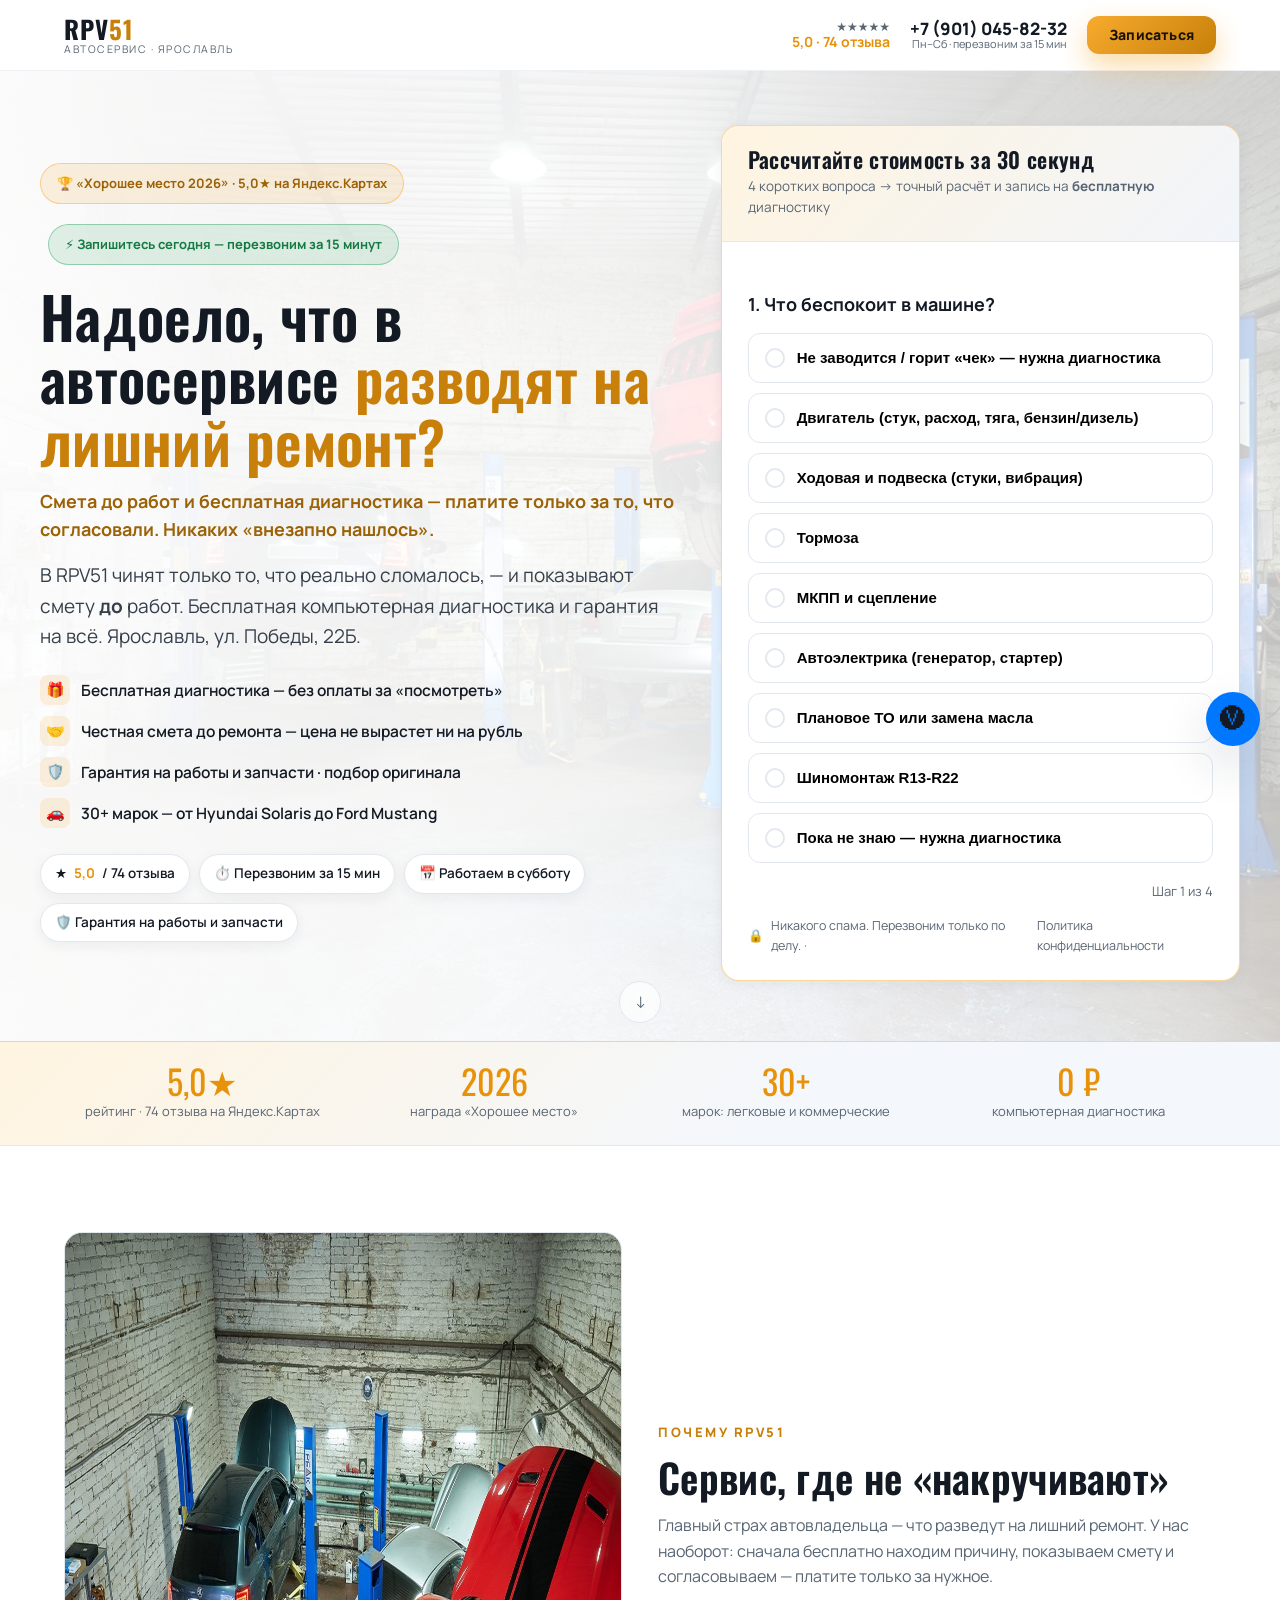
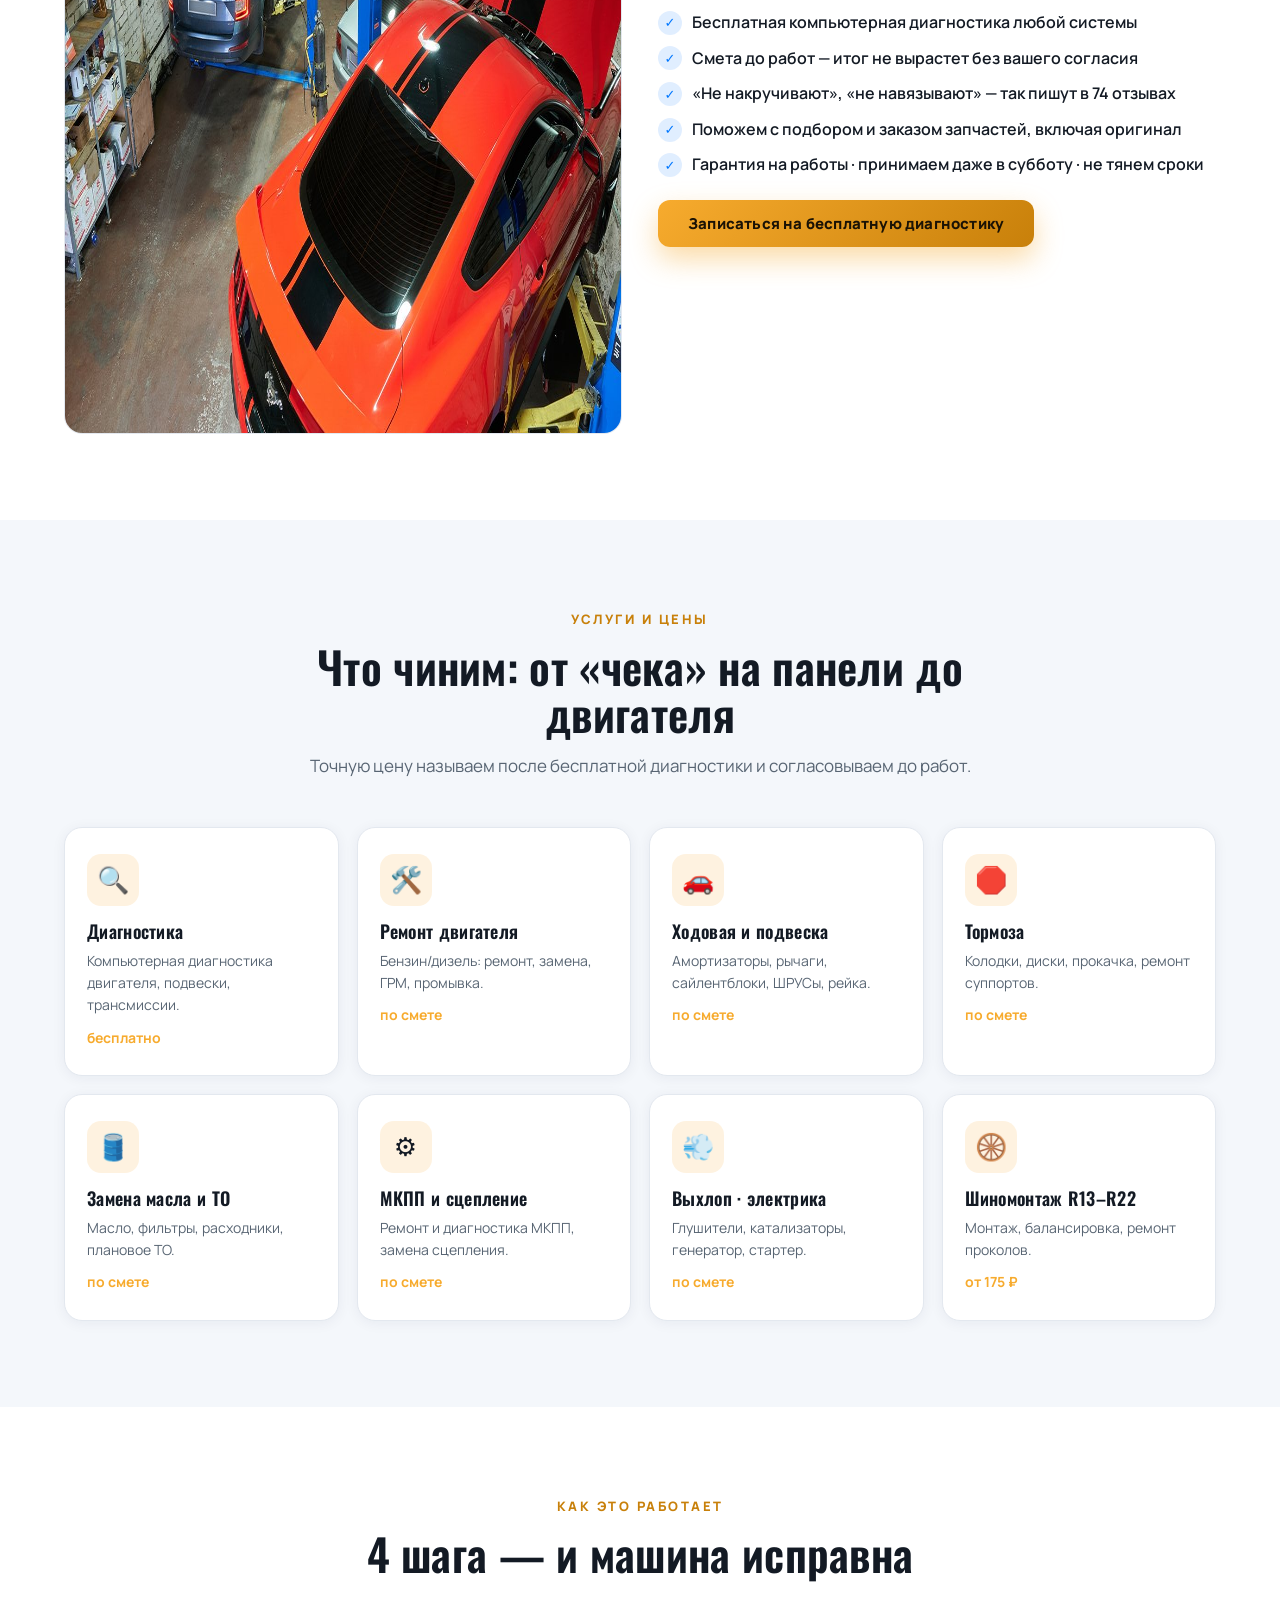
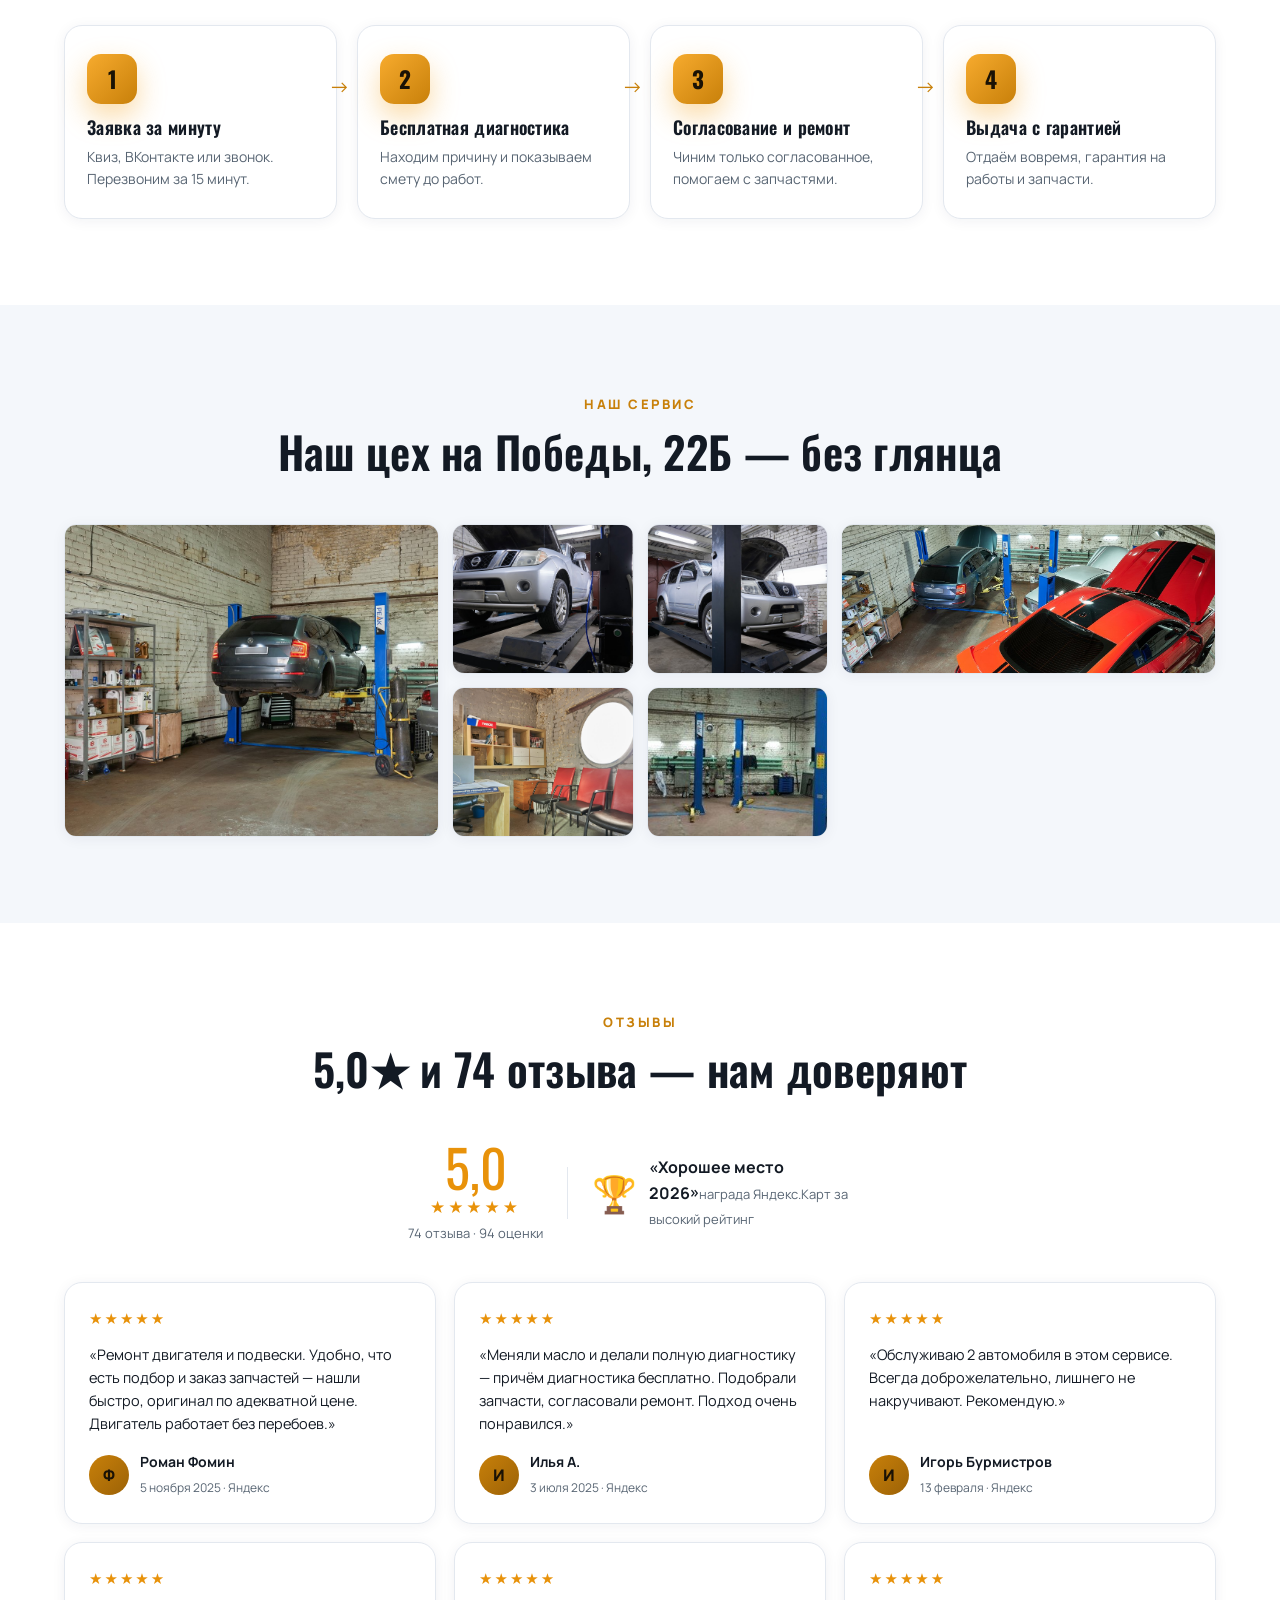
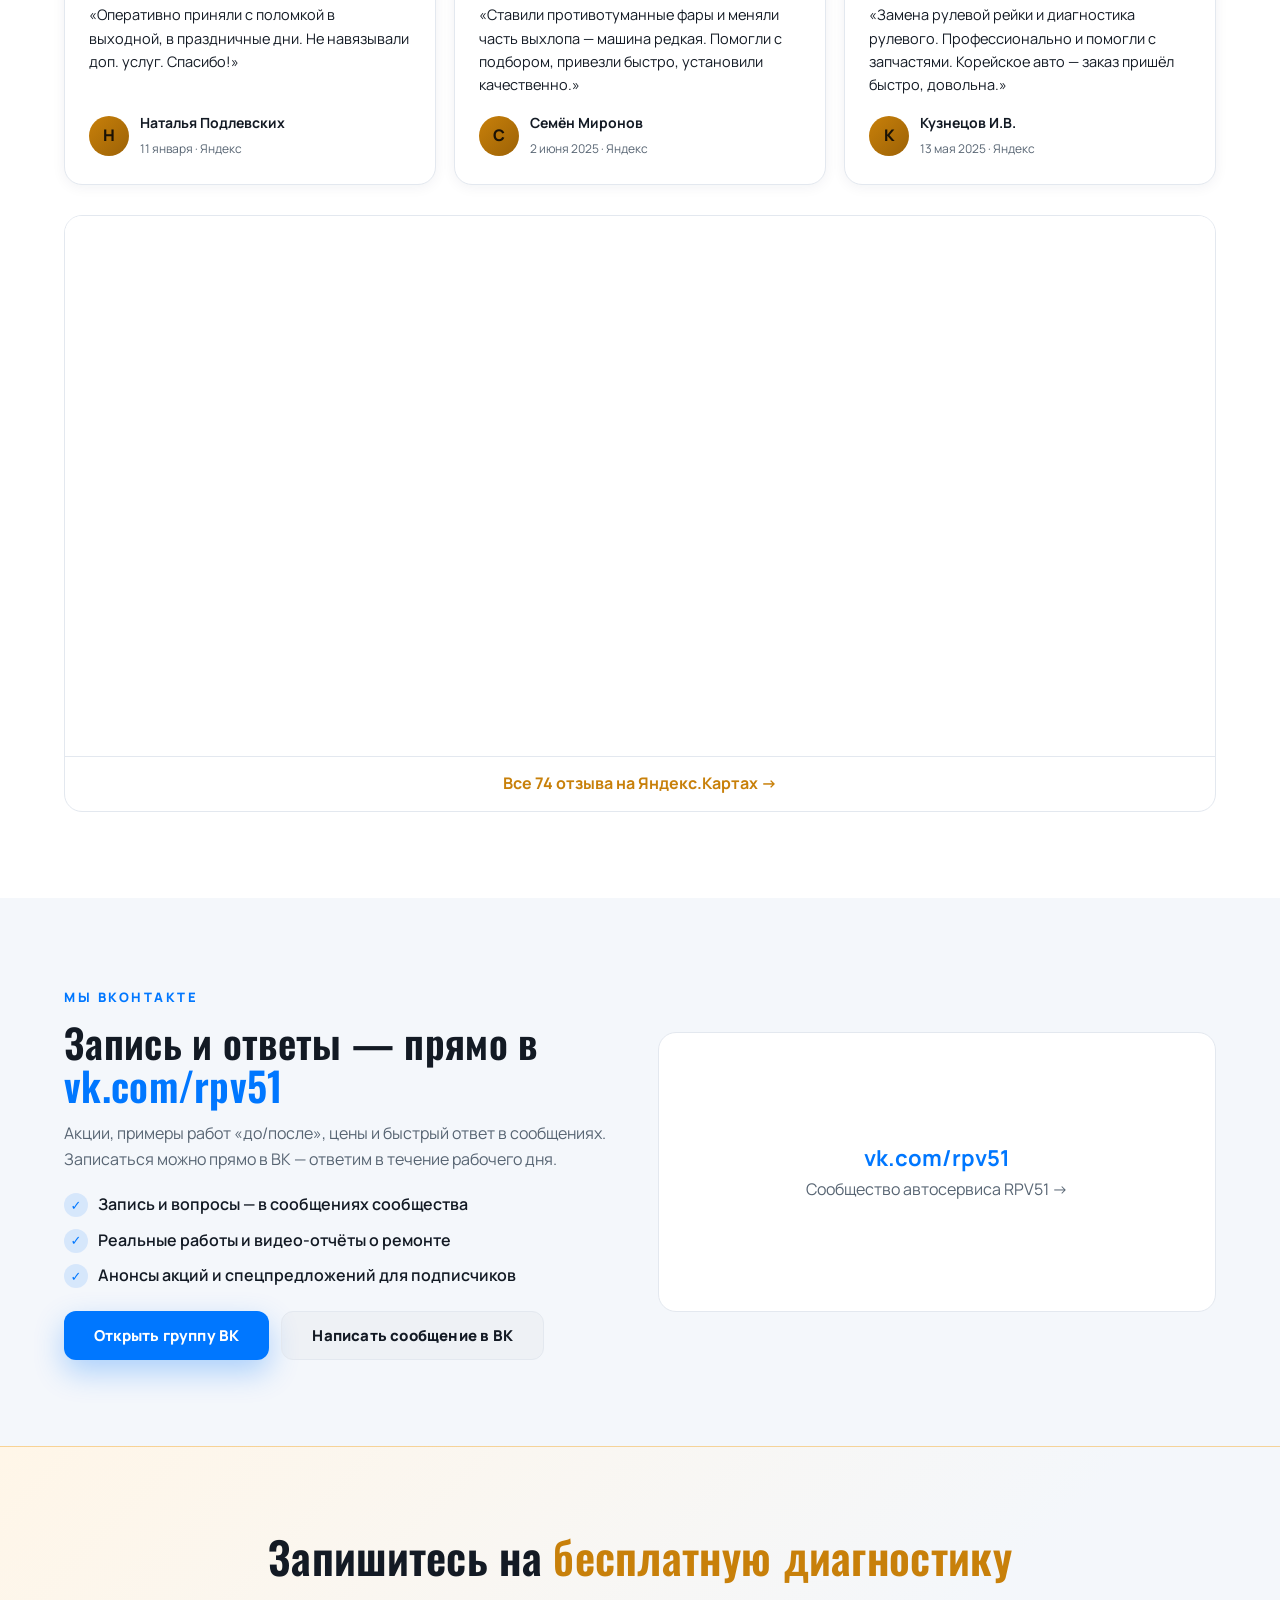
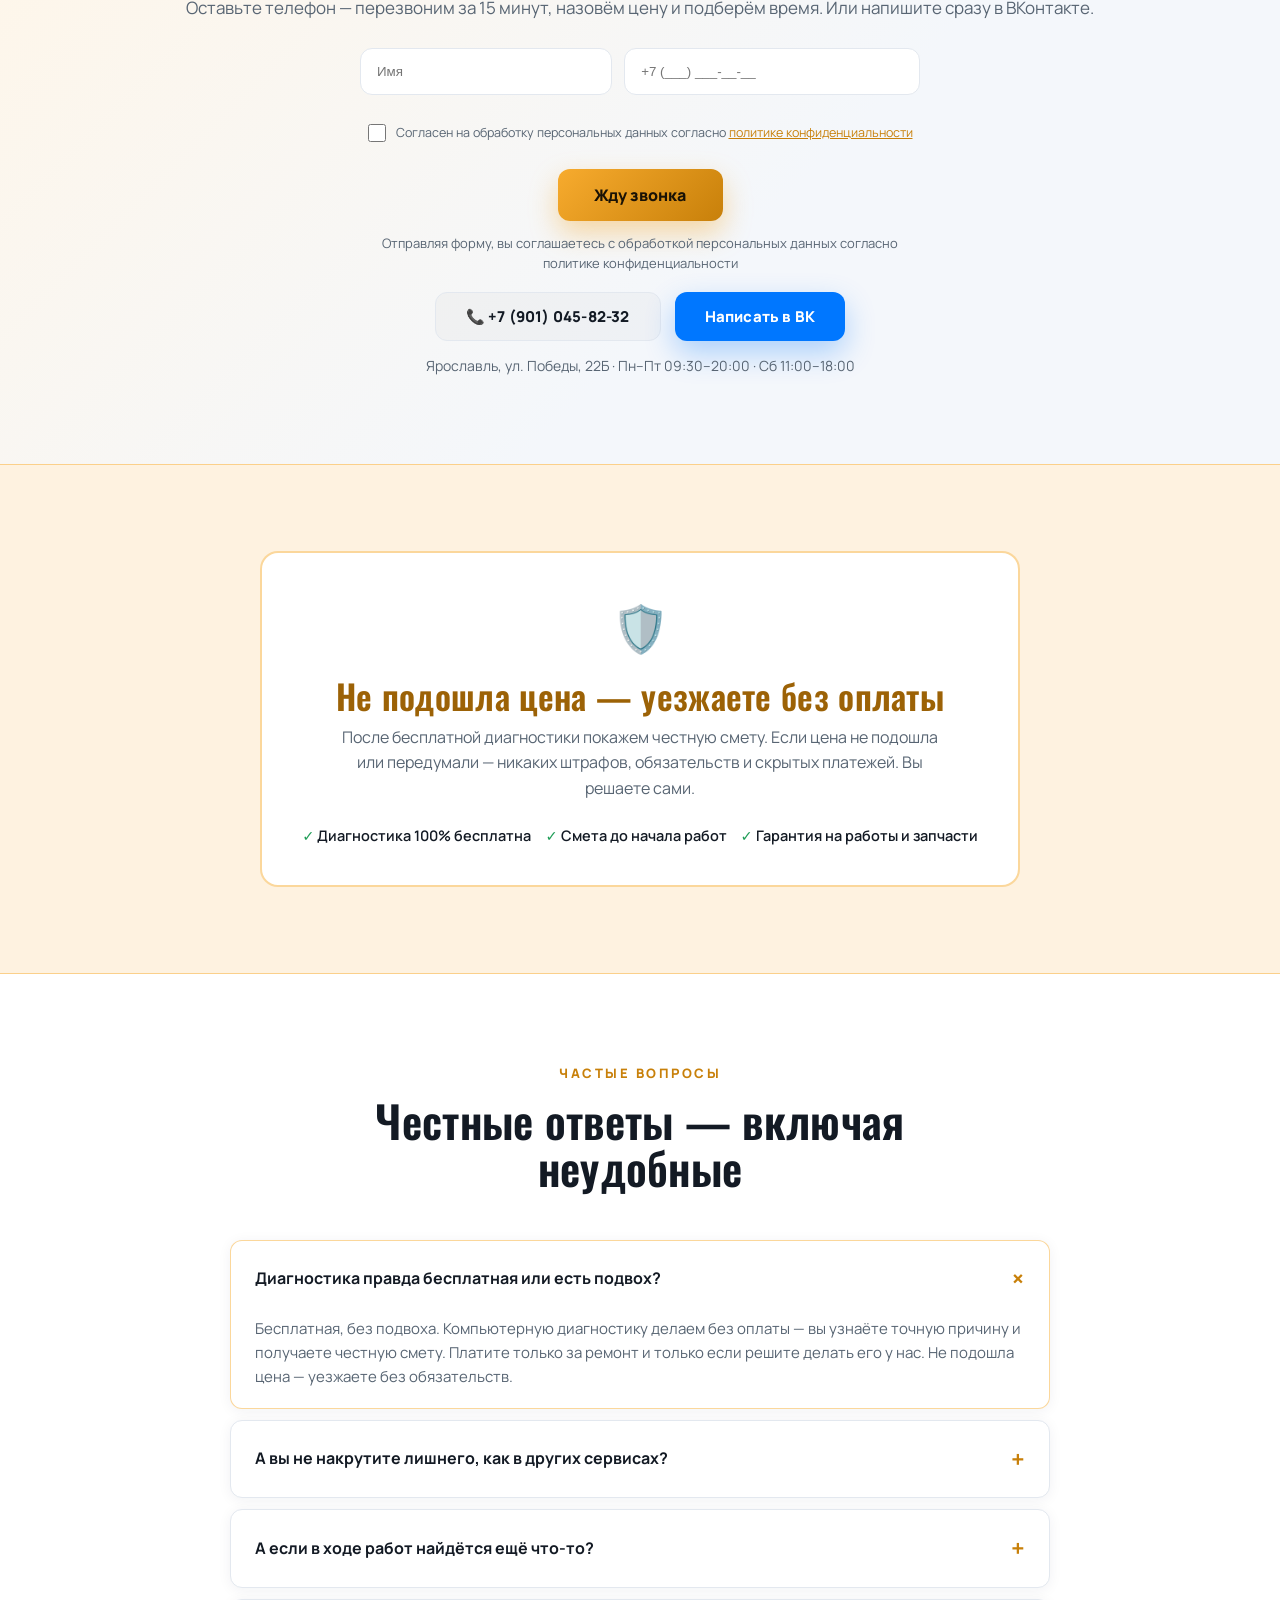
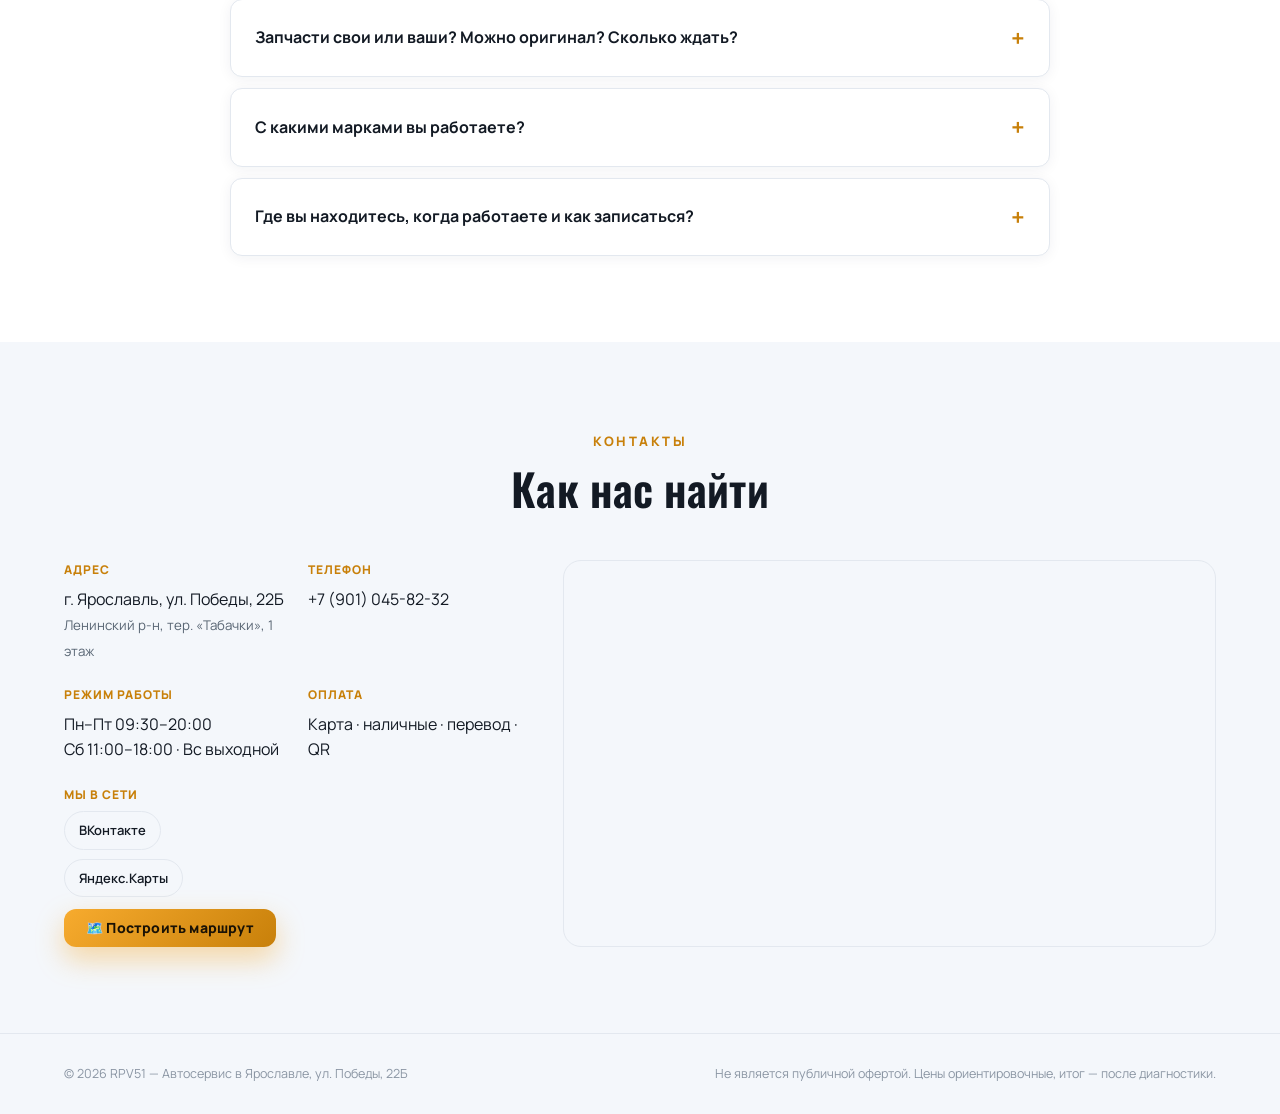
==== commit 22c31716: "F6: лиды /lp/ в пайплайн ВЫШКА + consent 152-ФЗ + цели lead_form/tel_click + счётчик 112323508 + fav" ====
--- a/lp/index.html
+++ b/lp/index.html
@@ -25,6 +25,7 @@
   <link rel="dns-prefetch" href="https://top-fwz1.mail.ru" />
   <link rel="dns-prefetch" href="https://vk.com" />
   <link rel="stylesheet" href="styles.css" />
+  <link rel="icon" type="image/svg+xml" href="/favicon.svg" />
   <link rel="icon" href="data:image/svg+xml,<svg xmlns='http://www.w3.org/2000/svg' viewBox='0 0 100 100'><rect width='100' height='100' rx='22' fill='%23f5a623'/><text x='50' y='70' font-size='54' font-family='Arial' font-weight='bold' fill='%231a1205' text-anchor='middle'>R</text></svg>" />
   <meta name="theme-color" content="#f5a623" />
   <meta name="apple-mobile-web-app-capable" content="yes" />
@@ -60,6 +61,23 @@
     (window, document, "script", "https://mc.yandex.ru/metrika/tag.js", "ym");
   </script>
   <noscript><div><img src="https://mc.yandex.ru/watch/96237257" style="position:absolute;left:-9999px" alt=""></div></noscript>
+  <!-- Yandex.Metrika 112323508 (сайтовый счётчик, привязка к Вебмастеру; 96237257 Яндекс Бизнес оставлен) -->
+  <script type="text/javascript">
+    (function(m,e,t,r,i,k,a){m[i]=m[i]||function(){(m[i].a=m[i].a||[]).push(arguments)};
+    m[i].l=1*new Date();
+    for (var j = 0; j < document.scripts.length; j++) {if (document.scripts[j].src === r) {return;}}
+    k=e.createElement(t),a=e.getElementsByTagName(t)[0],k.async=1,k.src=r,a.parentNode.insertBefore(k,a)})
+    (window, document, "script", "https://mc.yandex.ru/metrika/tag.js", "ym");
+
+    ym(112323508, "init", {
+      clickmap: true,
+      trackLinks: true,
+      accurateTrackBounce: true,
+      webvisor: true,
+      ssr: true
+    });
+  </script>
+  <noscript><div><img src="https://mc.yandex.ru/watch/112323508" style="position:absolute;left:-9999px" alt=""></div></noscript>
 </head>
 <body>
 
@@ -258,6 +276,7 @@
       <p>Оставьте телефон — перезвоним за 15 минут, назовём цену и подберём время. Или напишите сразу в ВКонтакте.</p><form id="ctaForm" style="max-width:560px;margin:0 auto 18px;display:flex;gap:12px;flex-wrap:wrap;justify-content:center">
         <input class="field" type="text" name="name" aria-label="Ваше имя" placeholder="Имя" required style="flex:1;min-width:120px;border:1.5px solid var(--line);border-radius:var(--radius-sm);background:var(--bg);color:var(--text);padding:15px 16px" />
         <input class="field" type="tel" name="phone" aria-label="Телефон" placeholder="+7 (___) ___-__-__" required style="flex:1.2;min-width:140px;border:1.5px solid var(--line);border-radius:var(--radius-sm);background:var(--bg);color:var(--text);padding:15px 16px" />
+        <label class="form__check" style="flex-basis:100%;justify-content:center"><input type="checkbox" name="consent" required /><span>Согласен на обработку персональных данных согласно <a href="/privacy.html" target="_blank" rel="noopener">политике конфиденциальности</a></span></label>
         <button class="btn btn--primary btn--lg btn--pulse" type="submit">Жду звонка</button>
       </form>
       <p style="max-width:560px;margin:-6px auto 18px;color:var(--muted);font-size:13px;text-align:center">Отправляя форму, вы соглашаетесь с обработкой персональных данных согласно <a href="/privacy.html" target="_blank" rel="noopener">политике конфиденциальности</a></p>
@@ -346,6 +365,7 @@
         <div class="field"><span>Ваше имя</span><input type="text" name="name" placeholder="Иван" required /></div>
         <div class="field"><span>Телефон</span><input type="tel" name="phone" placeholder="+7 (___) ___-__-__" required /></div>
         <div class="field"><span>Что беспокоит? (необязательно)</span><input type="text" name="comment" placeholder="Например, стук в подвеске" /></div>
+        <label class="form__check"><input type="checkbox" name="consent" required /><span>Согласен на обработку персональных данных согласно <a href="/privacy.html" target="_blank" rel="noopener">политике конфиденциальности</a></span></label>
         <button type="submit" class="btn btn--primary btn--full btn--lg">Жду звонка</button>
         <div class="lead__or">или напишите сразу</div>
         <a href="https://vk.me/rpv51" class="btn btn--vk btn--full js-vk" target="_blank" rel="noopener">Написать в ВК</a>
--- a/lp/styles.css
+++ b/lp/styles.css
@@ -108,6 +108,10 @@
 .field input::placeholder{color:var(--muted-2)}
 .field input:focus,.field textarea:focus{outline:none;border-color:var(--accent);box-shadow:0 0 0 3px var(--accent-soft)}
 .field input.invalid{border-color:#ff5b5b;box-shadow:0 0 0 3px rgba(255,91,91,.12)}
+.form__check{display:flex;align-items:flex-start;gap:10px;margin:2px 0 14px;font-size:12.5px;color:var(--muted);text-align:left}
+.form__check input{width:18px;height:18px;margin-top:1px;accent-color:var(--accent);flex:none;cursor:pointer}
+.form__check a{color:var(--accent);text-decoration:underline}
+.form__check.invalid{color:#ff5b5b}
 .lead__or{display:flex;align-items:center;gap:12px;margin:16px 0;color:var(--muted-2);font-size:12.5px}
 .lead__or::before,.lead__or::after{content:"";flex:1;height:1px;background:var(--line)}
 .lead__alt{display:grid;grid-template-columns:1fr 1fr;gap:10px}
